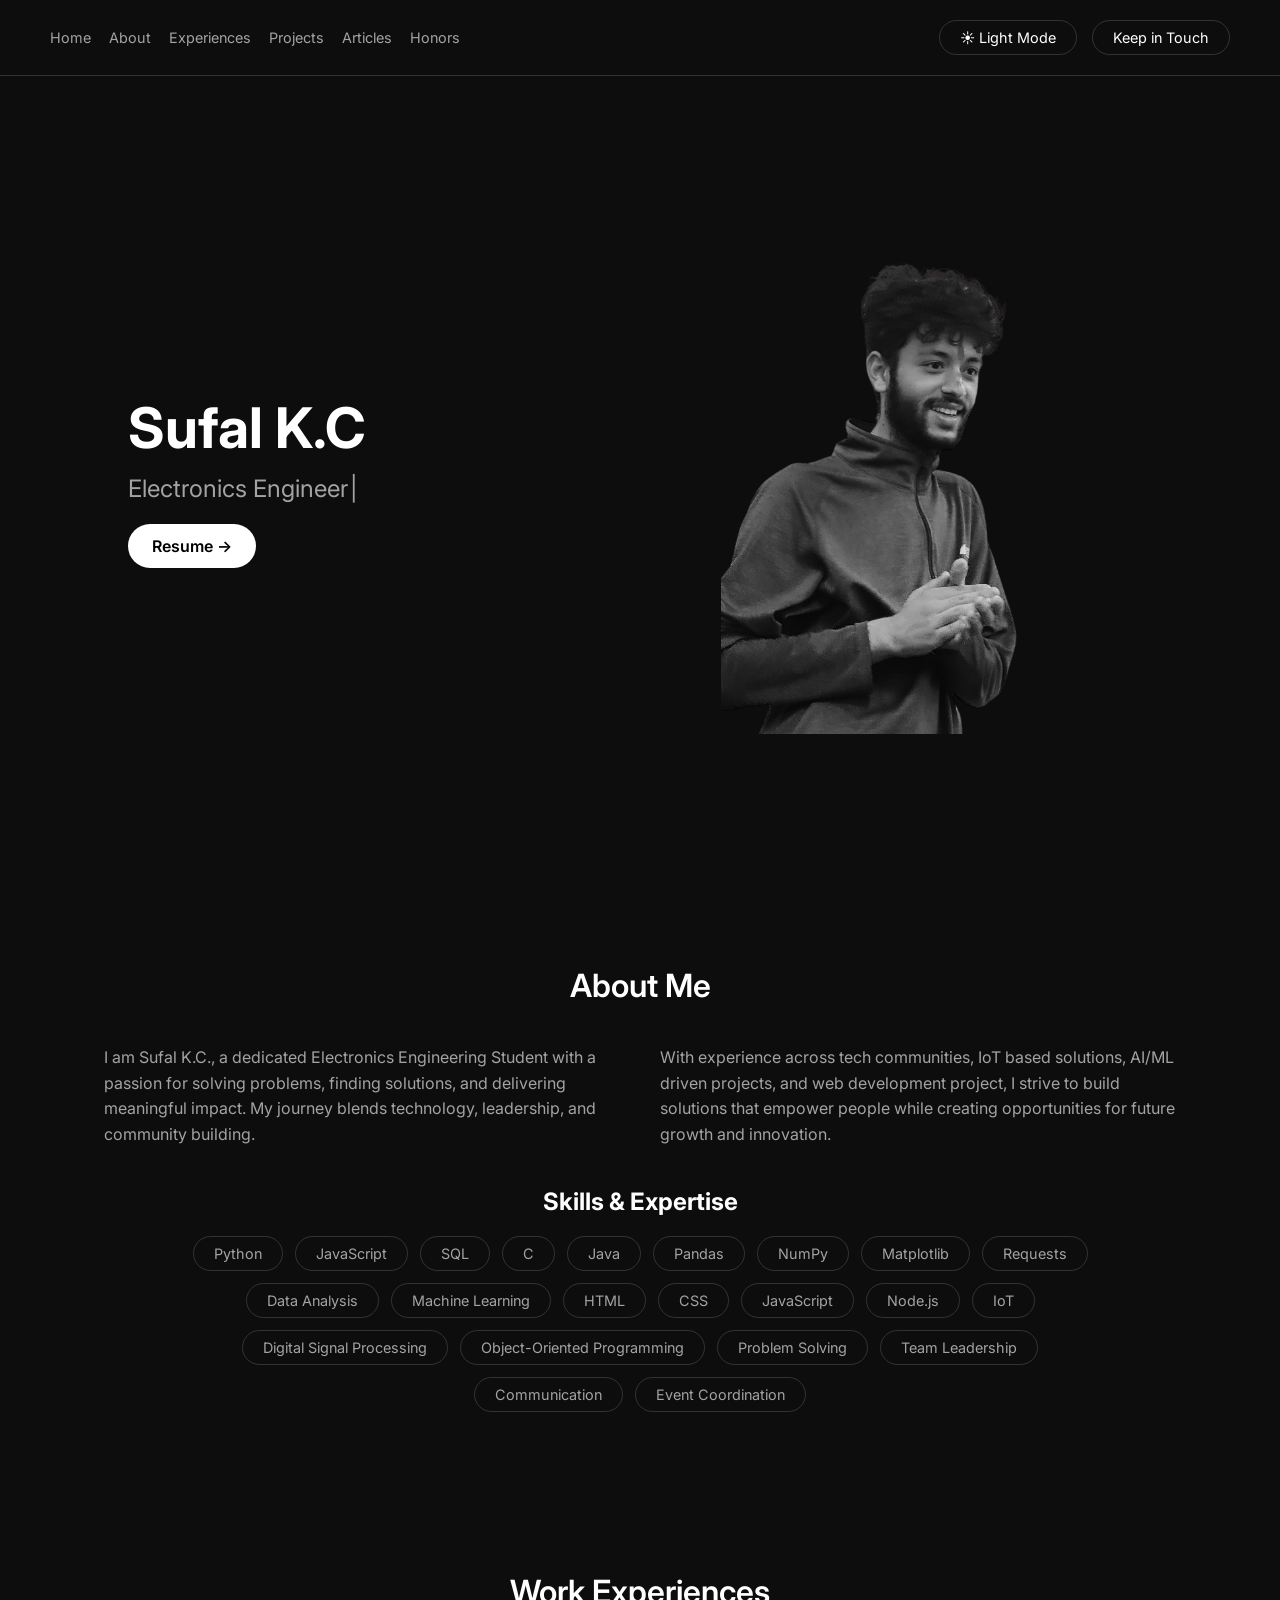
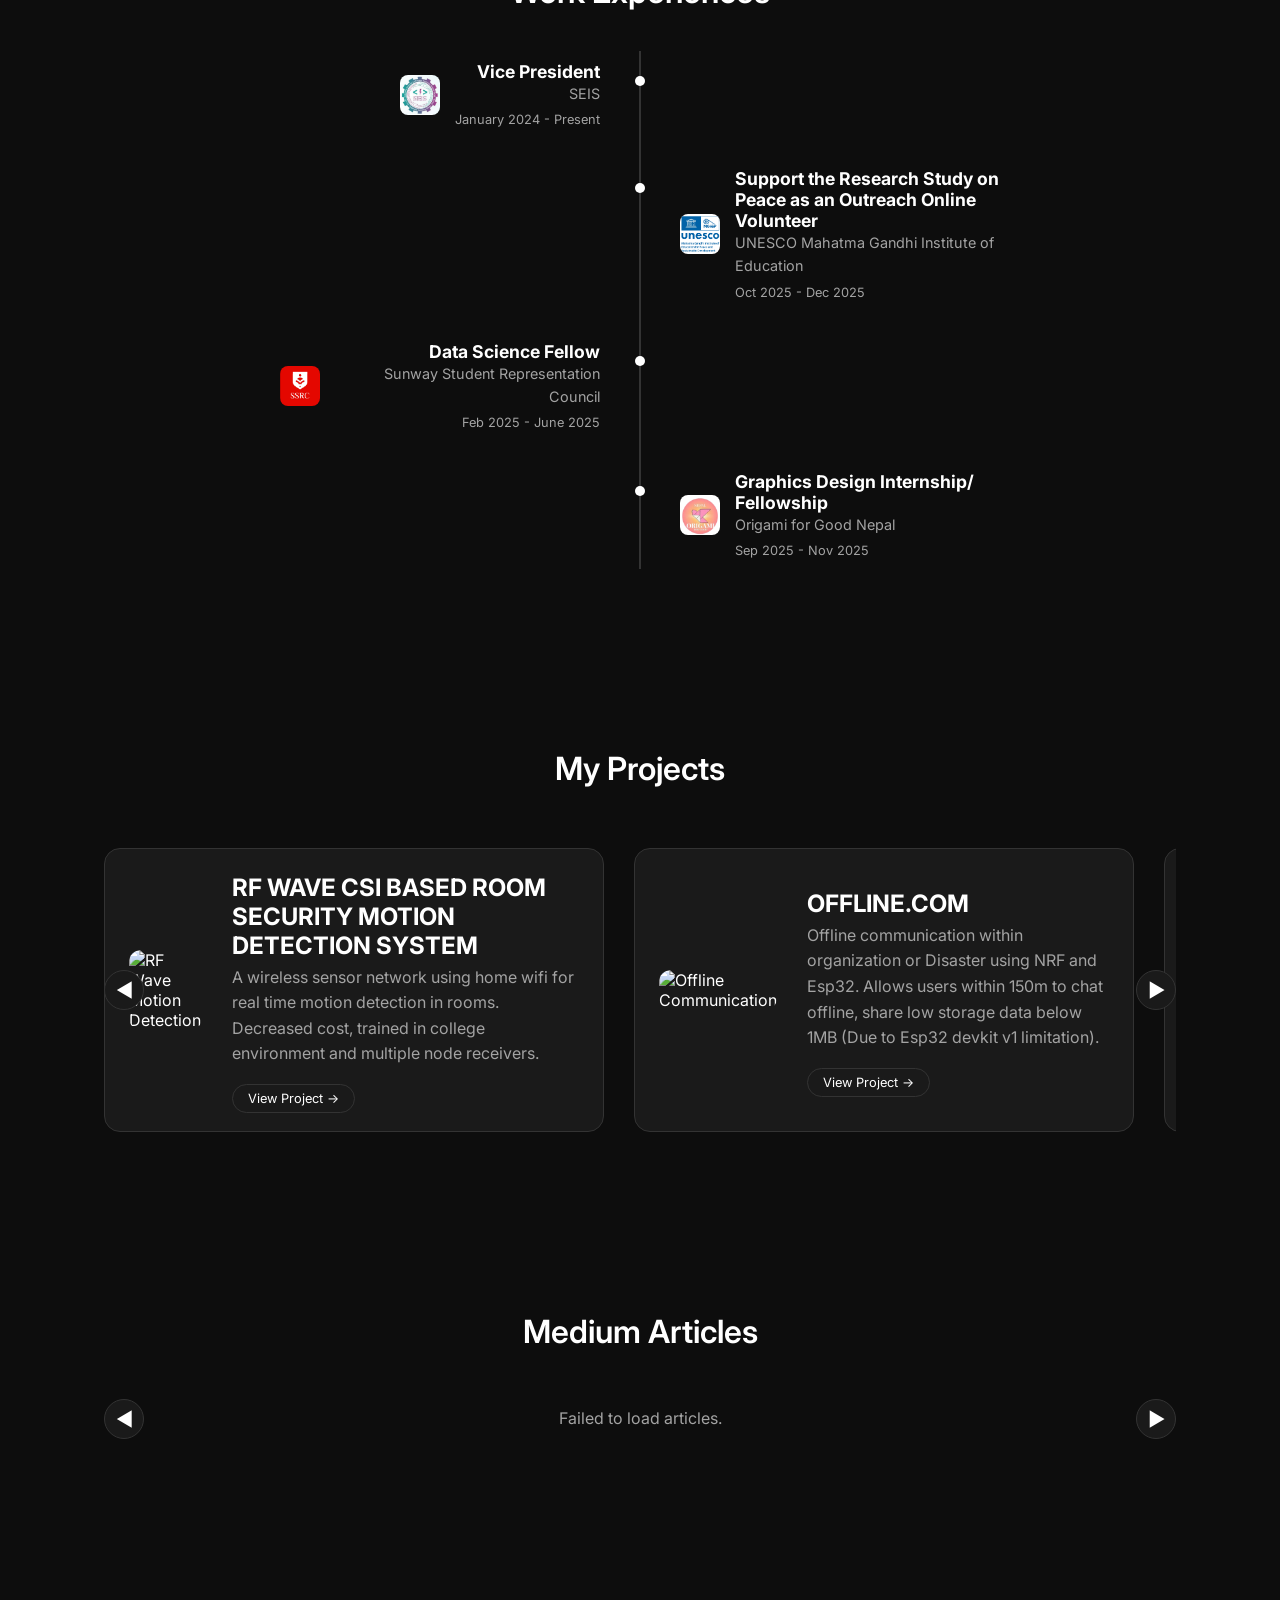
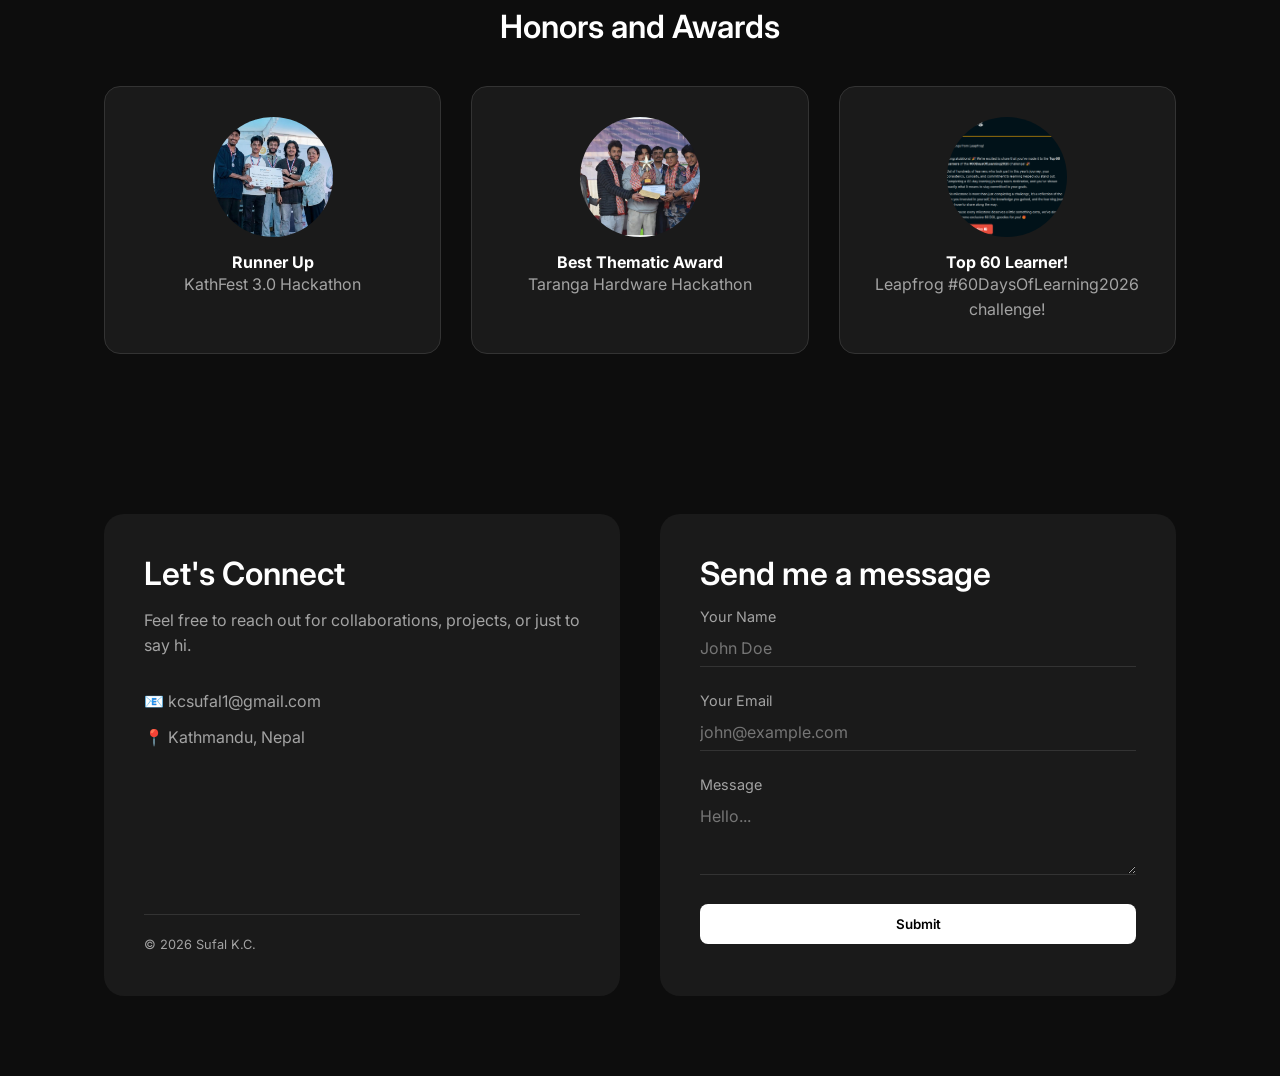
==== index.html @ 08787263 "Added image on click effect for image" ====
<!DOCTYPE html>
<html lang="en">
<head>
    <meta charset="UTF-8">
    <meta name="viewport" content="width=device-width, initial-scale=1.0">
    <title>Sufal K.C.</title>
    <link rel="stylesheet" href="./styles.css">
    <link href="https://fonts.googleapis.com/css2?family=Inter:wght@300;400;600;700&display=swap" rel="stylesheet">
</head>
<!-- Image Modal -->
<div id="image-modal" class="modal-overlay" aria-hidden="true">
    <div class="modal-content">
        <button class="modal-close" aria-label="Close modal">&times;</button>
        <img id="modal-img" src="" alt="Enlarged Honor Photo">
        <p id="modal-caption"></p>
    </div>
</div>
<body>

    <nav>
        <button class="menu-toggle" aria-label="Toggle navigation" aria-expanded="false">
            <span></span>
            <span></span>
            <span></span>
        </button>

        <div class="nav-menu">
            <div class="nav-links">
                <a href="#home">Home</a>
                <a href="#about">About</a>
                <a href="#experiences">Experiences</a>
                <a href="#projects">Projects</a>
                <a href="#articles">Articles</a>
                <a href="#honors">Honors</a>
            </div>

            <div class="nav-right">
                <button id="theme-toggle" class="btn-outline">☀️ Light Mode</button>
                <a href="#contact" class="btn-outline">Keep in Touch</a>
            </div>
        </div>
    </nav>

    <section id="home" class="hero">
        <div class="hero-content">
            <h1>Sufal K.C</h1>
            <div class="typewriter-container">
                <span id="typed-text"></span><span class="cursor">|</span>
            </div>
            <a href="/assets/resume/Sufal.pdf" class="btn-primary">Resume &rarr;</a>
        </div>
        <div class="hero-image">
            <img src="assets/img/hero/hero_1.png" alt="Sufal K.C">
        </div>
    </section>

    <section id="about" class="section">
        <h2>About Me</h2>
        <div class="about-grid">
            <p>I am Sufal K.C., a dedicated Electronics Engineering Student with a passion for solving problems, finding solutions, and delivering meaningful impact. My journey blends technology, leadership, and community building.</p>
            <p>With experience across tech communities, IoT based solutions, AI/ML driven projects, and web development project, I strive to build solutions that empower people while creating opportunities for future growth and innovation.</p>
        </div>

        
<h3>Skills & Expertise</h3>
        <div class="skills-container">

            <!-- Programming Languages -->
            <span class="skill-tag">Python</span>
            <span class="skill-tag">JavaScript</span>
            <span class="skill-tag">SQL</span>
            <span class="skill-tag">C</span>
            <span class="skill-tag">Java</span>

            <!-- AI / ML & Data -->
            <span class="skill-tag">Pandas</span>
            <span class="skill-tag">NumPy</span>
            <span class="skill-tag">Matplotlib</span>
            <span class="skill-tag">Requests</span>
            <span class="skill-tag">Data Analysis</span>
            <span class="skill-tag">Machine Learning</span>

            <!-- Web Development -->
            <span class="skill-tag">HTML</span>
            <span class="skill-tag">CSS</span>
            <span class="skill-tag">JavaScript</span>
            <span class="skill-tag">Node.js</span>

            <!-- Engineering & Concepts -->
            <span class="skill-tag">IoT</span>
            <span class="skill-tag">Digital Signal Processing</span>
            <span class="skill-tag">Object-Oriented Programming</span>

            <!-- Soft Skills -->
            <span class="skill-tag">Problem Solving</span>
            <span class="skill-tag">Team Leadership</span>
            <span class="skill-tag">Communication</span>
            <span class="skill-tag">Event Coordination</span>

        </div>

        <!-- <div class="skills-container">
            <span class="skill-tag">Agile Methodologies</span>
            <span class="skill-tag">Risk Mitigation</span>
            <span class="skill-tag">Team Leadership</span>
            <span class="skill-tag">Communication Skills</span>
            <span class="skill-tag">Python</span>
            <span class="skill-tag">Data Analysis</span>
            <span class="skill-tag">Machine Learning</span>
            <span class="skill-tag">IoT Development</span>
            <span class="skill-tag">Community Building</span>
            <span class="skill-tag">Moderator</span>
            <span class="skill-tag">Event Coordination</span>
        </div> -->
    </section>

    <section id="experiences" class="section">
        <h2>Work Experiences</h2>
        <div class="timeline">
            <div class="timeline-item left">
                <div class="timeline-content">
                    <img src="assets/img/company/seis.png" alt="Logo" class="company-logo">
                    <div>
                        <h4>Vice President</h4>
                        <p>SEIS</p>
                        <span>January 2024 - Present</span>
                    </div>
                </div>
            </div>
            <div class="timeline-item right">
                <div class="timeline-content">
                    <img src="assets/img/company/unesco.png" alt="Logo" class="company-logo">
                    <div>
                        <h4>Support the Research Study on Peace as an Outreach Online Volunteer</h4>
                        <p>UNESCO Mahatma Gandhi Institute of Education</p>
                        <span>Oct 2025 - Dec 2025</span>
                    </div>
                </div>
            </div>
            <div class="timeline-item left">
                <div class="timeline-content">
                    <img src="assets/img/company/sunway.png" alt="Logo" class="company-logo">
                    <div>
                        <h4>Data Science Fellow</h4>
                        <p>Sunway Student Representation Council</p>
                        <span>Feb 2025 - June 2025</span>
                    </div>
                </div>
            </div>
            
            <div class="timeline-item right">
                <div class="timeline-content">
                    <img src="assets/img/company/origami.png" alt="Logo" class="company-logo">
                    <div>
                        <h4>Graphics Design Internship/ Fellowship</h4>
                        <p>Origami for Good Nepal</p>
                        <span>Sep 2025 - Nov 2025</span>
                    </div>
                </div>
            </div>
        </div>
    </section>

    <section id="projects" class="section">
    <h2>My Projects</h2>
    <div class="carousel-wrapper">
        <!-- Left Arrow Button -->
        <button class="scroll-btn left-btn" onclick="scrollProjects(-350)">&#9664;</button>
        
        <!-- Carousel Container with Unique ID -->
        <div class="carousel project-carousel" id="projects-scroll">
            <div class="project-card">
                <img src="https://via.placeholder.com/200" alt="RF Wave Motion Detection">
                <div class="project-info">
                    <h4>RF WAVE CSI BASED ROOM SECURITY MOTION DETECTION SYSTEM</h4>
                    <p>A wireless sensor network using home wifi for real time motion detection in rooms. Decreased cost, trained in college environment and multiple node receivers.</p>
                    <a href="https://github.com/Sufal-kc/RF-WAVE-CSI-BASED-ROOM-SECURITY-MOTION-DETECTION-SYSTEM.git" class="btn-outline small-btn" target="_blank">View Project &rarr;</a>
                </div>
            </div>
            
            <div class="project-card">
                <img src="https://via.placeholder.com/200" alt="Offline Communication">
                <div class="project-info">
                    <h4>OFFLINE.COM</h4>
                    <p>Offline communication within organization or Disaster using NRF and Esp32. Allows users within 150m to chat offline, share low storage data below 1MB (Due to Esp32 devkit v1 limitation).</p>
                    <a href="https://github.com/Sufal-kc/offline.com.git" class="btn-outline small-btn" target="_blank">View Project &rarr;</a>
                </div>
            </div>

            <div class="project-card">
                <img src="https://via.placeholder.com/200" alt="Bus Route Navigator">
                <div class="project-info">
                    <h4>AI POWERED BUS ROUTE NAVIGATOR</h4>
                    <p>Allows tourist to naviagate to Kathmandu valley with Proper fare. Also has emergency, student discount, disability discount and user interface to add new routes too.</p>
                    <a href="https://github.com/Sufal-kc/AI-Powered-Bus-Route-Navigator.git" class="btn-outline small-btn" target="_blank">View Project &rarr;</a>
                </div>
            </div>

            <div class="project-card">
                <img src="https://via.placeholder.com/200" alt="Eye Controlled Wheelchair">
                <div class="project-info">
                    <h4>AI POWERED EYE CONTROLLED WHEELCHAIR</h4>
                    <p>A prototype assistive mobility system that maps eye blink and head pose gestures to vehicle movement commands. Additionally worked on joystick based and emergency features.</p>
                    <a href="https://github.com/Sufal-kc/AI-Powered-Eye-controlled-Wheelchair.git" class="btn-outline small-btn" target="_blank">View Project &rarr;</a>
                </div>
            </div>

            <div class="project-card">
                <img src="https://via.placeholder.com/200" alt="Eye Controlled Wheelchair">
                <div class="project-info">
                    <h4>QR code attendance system</h4>
                    <p>A Web app containing admin(Teacher) and user(Student) for attendance using QR Code built as project of Java and mysql database.
                        Implemented RESTful APIs to handle user authentication and secure data retrieval
                    </p>
                    <a href="https://github.com/Sufal-kc/QR-code-attendance-.git" class="btn-outline small-btn" target="_blank">View Project &rarr;</a>
                </div>
            </div>
        </div>

        <!-- Right Arrow Button -->
        <button class="scroll-btn right-btn" onclick="scrollProjects(350)">&#9654;</button>
    </div>
    </section>
    
<section id="articles" class="section">
    <h2>Medium Articles</h2>
    <div class="carousel-wrapper">
        <!-- Scroll Left Button -->
        <button class="scroll-btn left-btn" onclick="scrollArticles(-320)">&#9664;</button>
        
        <!-- Articles Dynamic Container -->
        <div class="carousel articles-carousel" id="articles-scroll">
            <p id="articles-loading" style="color: var(--text-muted); padding: 20px;">Loading articles from Medium...</p>
        </div>

        <!-- Scroll Right Button -->
        <button class="scroll-btn right-btn" onclick="scrollArticles(320)">&#9654;</button>
    </div>
</section>


    <section id="honors" class="section">
        <h2>Honors and Awards</h2>
        <div class="honors-grid">
            <div class="honor-card">
                <img src="assets/img/honor/kathfest.jpg" alt="Trophy" class="circle-img">
                <h4>Runner Up</h4>
                <p>KathFest 3.0 Hackathon</p>
            </div>
            <div class="honor-card">
                <img src="assets/img/honor/Taranga.png" alt="Award" class="circle-img">
                <h4>Best Thematic Award</h4>
                <p>Taranga Hardware Hackathon</p>
            </div>
            <div class="honor-card">
                <img src="assets/img/honor/lsp2.png" alt="Trophy" class="circle-img">
                <h4>Top 60 Learner!</h4>
                <p>Leapfrog #60DaysOfLearning2026 challenge!</p>
            </div>
            <!-- <div class="honor-card">
                <img src="https://via.placeholder.com/150" alt="Award" class="circle-img">
                <h4>Best Pitch Award</h4>
                <p>Deerhack'23</p>
            </div> -->
        </div>
    </section>

    <section id="contact" class="section contact-section">
        <div class="contact-card">
            <div class="contact-info">
                <h2>Let's Connect</h2>
                <p>Feel free to reach out for collaborations, projects, or just to say hi.</p>
                <div class="contact-details">
                    <p>📧 kcsufal1@gmail.com</p>
                    <p>📍 Kathmandu, Nepal</p>
                </div>
                <div class="footer-copy">
                    <p>&copy; <span id="year"></span> Sufal K.C.</p>
                </div>
            </div>
            <!-- <div class="contact-form">
                <h2>Send me a message</h2>
                <form>
                    <div class="input-group">
                        <label>Your Name</label>
                        <input type="text" placeholder="">
                    </div>
                    <div class="input-group">
                        <label>Your Email</label>
                        <input type="email" placeholder="">
                    </div>
                    <div class="input-group">
                        <label>Message</label>
                        <textarea rows="3" placeholder=""></textarea>
                    </div>
                    <button type="submit" class="btn-submit">Submit</button>
                </form>
            </div> -->
            <div class="contact-form">
                <h2>Send me a message</h2>
                <form id="contact-form">
                    <!-- Paste my Web3Forms Access Key here -->
                    <input type="hidden" name="access_key" value="34ba28f0-e757-4d7f-a1b6-13ea565d9683">

                    <div class="input-group">
                        <label for="userName">Your Name</label>
                        <input type="text" id="userName" name="name" placeholder="John Doe" required>
                    </div>
                    <div class="input-group">
                        <label for="userEmail">Your Email</label>
                        <input type="email" id="userEmail" name="email" placeholder="john@example.com" required>
                    </div>
                    <div class="input-group">
                        <label for="userMessage">Message</label>
                        <textarea id="userMessage" name="message" rows="3" placeholder="Hello..." required></textarea>
                    </div>
                    <button type="submit" id="btn-submit" class="btn-submit">Submit</button>
                    <p id="form-status" style="margin-top: 12px; font-size: 0.9rem;"></p>
                </form>
            </div>
        </div>
    </section>

    <script src="script.js"></script>
</body>
</html>
---- styles.css ----
:root {
    --bg-color: #0d0d0d;
    --card-bg: #1a1a1a;
    --text-main: #ffffff;
    --text-muted: #a3a3a3;
    --border-color: #333333;
    --accent: #2c2c2c;
    --btn-bg: #ffffff;
    --btn-text: #000000;
}
[data-theme="light"] {
    /* Inverted Light Mode (Light background, Dark text) */
    --bg-color: #ffffff;
    --card-bg: #f0f0f0;
    --text-main: #0d0d0d;
    --text-muted: #555555;
    --border-color: #cccccc;
    --accent: #e0e0e0;
    --btn-bg: #000000;
    --btn-text: #ffffff;
}
/* Container for right-aligned nav items */
.nav-right {
    display: flex;
    align-items: center;
    justify-content: flex-end;
    gap: 15px;
    flex-wrap: wrap;
}

.nav-menu {
    display: flex;
    align-items: center;
    justify-content: space-between;
    gap: 25px;
    width: 100%;
}

.nav-links {
    display: flex;
    align-items: center;
    flex-wrap: wrap;
    gap: 18px;
}

.menu-toggle {
    display: none;
    width: 48px;
    height: 48px;
    border-radius: 12px;
    border: 1px solid var(--border-color);
    background: transparent;
    padding: 10px 12px;
    cursor: pointer;
    z-index: 1002;
}

.menu-toggle span {
    display: block;
    width: 100%;
    height: 2px;
    background: var(--text-main);
    border-radius: 5px;
    margin: 5px 0;
    transition: transform 0.3s ease, opacity 0.3s ease;
}

.theme-toggle-btn {
    position: static;
    background-color: var(--btn-bg);
    color: var(--btn-text);
    border: 1px solid var(--border-color);
    border-radius: 20px;
    padding: 8px 16px;
    font-size: 0.85rem;
    font-weight: 600;
    cursor: pointer;
    transition: background-color 0.3s, color 0.3s;
}

* {
    margin: 0;
    padding: 0;
    box-sizing: border-box;
    font-family: 'Inter', sans-serif;
}

html {
    scroll-behavior: smooth;
}

body {
    background-color: var(--bg-color);
    color: var(--text-main);
    transition: background-color 0.3s ease, color 0.3s ease;
    overflow-x: hidden;
}

img {
    max-width: 100%;
    display: block;
}

/* Typography */
h1 { font-size: 3.5rem; font-weight: 700; margin-bottom: 10px; }
h2 { font-size: 2rem; text-align: center; margin-bottom: 40px; font-weight: 600; }
h3 { font-size: 1.5rem; text-align: center; margin: 40px 0 20px; }
p { color: var(--text-muted); line-height: 1.6; }

/* Navigation */
nav {
    display: flex;
    justify-content: space-between;
    align-items: center;
    padding: 20px 50px;
    position: sticky;
    top: 0;
    background-color: var(--bg-color);
    z-index: 1000;
    border-bottom: 1px solid var(--border-color);
}

.nav-links a {
    color: var(--text-muted);
    text-decoration: none;
    font-size: 0.9rem;
    transition: color 0.3s;
}

.nav-links a:hover { color: var(--text-main); }

/* Buttons */
.btn-primary {
    background: var(--btn-bg);
    color: var(--btn-text);
    padding: 12px 24px;
    border-radius: 30px;
    text-decoration: none;
    font-weight: 600;
    display: inline-block;
    transition: opacity 0.3s ease;
}

.btn-primary:hover { opacity: 0.8; }

.btn-outline {
    background: transparent;
    color: var(--text-main);
    border: 1px solid var(--border-color);
    padding: 8px 20px;
    border-radius: 30px;
    text-decoration: none;
    font-size: 0.9rem;
    white-space: nowrap;
    transition: background 0.3s ease;
}

.btn-outline:hover { background: var(--accent); }

/* Sections */
.section { padding: 80px 5vw; max-width: 1200px; margin: 0 auto; }

/* Hero */
.hero {
    display: flex;
    justify-content: center;
    align-items: center;
    min-height: 90vh;
    padding: 0 10vw;
    gap: 100px;
}

.hero-content {
    flex: 1;
}

.hero-content .cursor-line {
    font-size: 2rem;
    margin-bottom: 20px;
    color: var(--text-muted);
}

.hero-image {
    flex: 1;
    display: flex;
    justify-content: center;
}

.hero-image img {
    max-width: 400px;
    width: 100%;
    border-radius: 20px;
}

/* Typewriter effect */
.typewriter-container {
    font-size: 1.5rem;
    color: var(--text-muted);
    margin-bottom: 20px;
    height: 2rem;
    display: flex;
    align-items: center;
}

/* About */
.about-grid {
    display: grid;
    grid-template-columns: 1fr 1fr;
    gap: 40px;
    text-align: left;
}

.skills-container {
    display: flex;
    flex-wrap: wrap;
    justify-content: center;
    gap: 12px;
    max-width: 900px;
    margin: 0 auto;
}

.skill-tag {
    border: 1px solid var(--border-color);
    padding: 8px 20px;
    border-radius: 20px;
    font-size: 0.9rem;
    color: var(--text-muted);
}

/* Timeline */
.timeline {
    position: relative;
    max-width: 800px;
    margin: 0 auto;
}

.timeline::after {
    content: '';
    position: absolute;
    width: 2px;
    background-color: var(--border-color);
    top: 0;
    bottom: 0;
    left: 50%;
    margin-left: -1px;
}

.timeline-item {
    padding: 10px 40px;
    position: relative;
    width: 50%;
    margin-bottom: 20px;
}

.timeline-item.left { left: 0; text-align: right; }
.timeline-item.right { left: 50%; text-align: left; }

.timeline-item::after {
    content: '';
    position: absolute;
    width: 10px;
    height: 10px;
    right: -5px;
    background-color: var(--text-main);
    top: 25px;
    border-radius: 50%;
    z-index: 1;
}

.timeline-item.right::after { left: -5px; }

.timeline-content {
    display: flex;
    align-items: center;
    gap: 15px;
    justify-content: flex-end;
}
.timeline-item.right .timeline-content { justify-content: flex-start; }

.timeline-content h4 { font-size: 1.1rem; }
.timeline-content p { font-size: 0.9rem; margin-bottom: 3px; }
.timeline-content span { font-size: 0.8rem; color: var(--text-muted); }
.company-logo { width: 40px; height: 40px; border-radius: 8px; }

/* Carousels */
.carousel-wrapper {
    display: flex;
    align-items: center;
    position: relative;
}

.carousel {
    display: flex;
    gap: 30px;
    overflow-x: auto;
    scroll-behavior: smooth;
    padding: 20px 0;
    scrollbar-width: none;
    margin: 0 auto;
}
.carousel::-webkit-scrollbar { display: none; }

.scroll-btn {
    background: var(--card-bg);
    border: 1px solid var(--border-color);
    color: var(--text-main);
    width: 40px;
    height: 40px;
    border-radius: 50%;
    cursor: pointer;
    font-size: 1.2rem;
    position: absolute;
    z-index: 10;
    transition: background 0.3s ease;
}

.scroll-btn:hover {
    background: var(--accent);
}
.left-btn { left: 0; }
.right-btn { right: 0; }

.card {
    background: transparent;
    text-align: center;
    min-width: 300px;
}
.card img {
    width: 100%;
    border-radius: 12px;
    margin-bottom: 15px;
}

/* Projects */
.project-card {
    display: flex;
    background: transparent;
    align-items: center;
    gap: 30px;
    min-width: 500px;
    margin: 0 auto;
}
.project-card img {
    width: 250px;
    border-radius: 12px;
}
.project-info h4 { font-size: 1.5rem; margin-bottom: 5px; }
.project-info p { margin-bottom: 20px; }
.small-btn { font-size: 0.8rem; padding: 6px 15px; }

/* Honors Grid */
.honors-grid {
    display: grid;
    grid-template-columns: repeat(auto-fit, minmax(200px, 1fr));
    gap: 30px;
    text-align: center;
}
.honor-card {
    background: var(--card-bg);
    padding: 30px 20px;
    border-radius: 16px;
    display: flex;
    flex-direction: column;
    align-items: center;
}
.circle-img {
    width: 120px;
    height: 120px;
    border-radius: 50%;
    object-fit: cover;
    margin-bottom: 15px;
}

/* Contact */
.contact-card {
    display: grid;
    grid-template-columns: 1fr 1fr;
    gap: 40px;
}
.contact-info, .contact-form {
    background: var(--card-bg);
    padding: 40px;
    border-radius: 20px;
    display: flex;
    flex-direction: column;
}
.contact-info h2, .contact-form h2 {
    text-align: left;
    margin-bottom: 15px;
}
.contact-details { margin-top: 30px; flex-grow: 1;}
.contact-details p { margin-bottom: 10px; }
.footer-copy {
    border-top: 1px solid var(--border-color);
    padding-top: 20px;
    font-size: 0.8rem;
}

.input-group { margin-bottom: 25px; }
.input-group label {
    display: block;
    color: var(--text-muted);
    font-size: 0.9rem;
    margin-bottom: 5px;
}
.input-group input, .input-group textarea {
    width: 100%;
    background: transparent;
    border: none;
    border-bottom: 1px solid var(--border-color);
    color: var(--text-main);
    padding: 8px 0;
    font-size: 1rem;
    outline: none;
    transition: border-bottom-color 0.3s ease;
}
.input-group input:focus, .input-group textarea:focus {
    border-bottom-color: var(--text-main);
}
.btn-submit {
    background: var(--btn-bg);
    color: var(--btn-text);
    border: none;
    padding: 12px;
    border-radius: 8px;
    cursor: pointer;
    font-weight: 600;
    width: 100%;
    transition: opacity 0.3s ease;
}
.btn-submit:hover { opacity: 0.8; }

/* Responsive adjustments */
@media (max-width: 900px) {
    nav {
        flex-wrap: wrap;
        padding: 18px 20px;
    }

    .menu-toggle {
        display: inline-block;
    }

    .nav-menu {
        display: none;
        flex-direction: column;
        align-items: flex-start;
        width: 100%;
        gap: 18px;
        padding-top: 10px;
    }

    .nav-menu.open {
        display: flex;
    }

    .nav-links {
        flex-direction: column;
        align-items: flex-start;
        width: 100%;
        gap: 12px;
    }

    .nav-right {
        width: 100%;
        justify-content: flex-start;
        gap: 10px;
    }

    .hero {
        flex-direction: column;
        gap: 30px;
        padding: 40px 25px 20px;
        min-height: auto;
        text-align: center;
    }

    .about-grid,
    .contact-card {
        grid-template-columns: 1fr;
    }

    .project-card {
        flex-direction: column;
        min-width: 85vw;
    }

    .project-card img {
        width: 100%;
    }
}

@media (max-width: 768px) {
    .section {
        padding-top: 60px;
        padding-bottom: 60px;
    }

    h1 {
        font-size: 2.5rem;
    }

    h2 {
        font-size: 1.7rem;
    }

    .typewriter-container {
        font-size: 1.15rem;
    }

    .timeline::after { left: 31px; }
    .timeline-item { width: 100%; padding-left: 70px; padding-right: 25px; }
    .timeline-item.left, .timeline-item.right { left: 0; text-align: left; }
    .timeline-item.left::after, .timeline-item.right::after { left: 26px; }
    .timeline-item.left .timeline-content { flex-direction: row-reverse; justify-content: flex-end; }

    .contact-info, .contact-form {
        padding: 24px 18px;
    }

    .article-card {
        min-width: 260px;
        max-width: 260px;
    }
}

@media (max-width: 480px) {
    nav {
        padding: 14px 16px;
    }

    .btn-outline,
    .btn-primary {
        width: 100%;
        text-align: center;
    }

    .nav-right {
        flex-direction: column;
        align-items: stretch;
    }

    .scroll-btn {
        display: none;
    }

    .project-card {
        min-width: 100%;
    }

    .project-info h4 {
        font-size: 1.2rem;
    }

    .contact-details {
        margin-top: 20px;
    }
}

.cursor {
    display: inline-block;
    margin-left: 2px;
    animation: blink 0.7s infinite;
}

@keyframes blink {
    0%, 100% { opacity: 1; }
    50% { opacity: 0; }
}

/* Articles Carousel Specifics */
.articles-carousel {
    display: flex;
    gap: 20px;
    overflow-x: auto;
    scroll-behavior: smooth;
    padding: 15px 5px;
    scrollbar-width: none;
}

.articles-carousel::-webkit-scrollbar {
    display: none;
}

/* Card Container */
.article-card {
    min-width: 300px;
    max-width: 300px;
    background-color: var(--card-bg);
    border: 1px solid var(--border-color);
    border-radius: 12px;
    overflow: hidden;
    flex-shrink: 0;
    transition: transform 0.3s ease, border-color 0.3s ease, box-shadow 0.3s ease;
}

.article-card:hover {
    transform: translateY(-5px);
    border-color: var(--text-muted);
    box-shadow: 0 10px 20px rgba(0, 0, 0, 0.2);
}

/* Card Link Reset */
.article-link {
    text-decoration: none;
    color: inherit;
    display: flex;
    flex-direction: column;
    height: 100%;
}

/* Image & Badge Wrapper */
.image-wrapper {
    position: relative;
    width: 100%;
    height: 160px;
    overflow: hidden;
}

.image-wrapper img {
    width: 100%;
    height: 100%;
    object-fit: cover;
    transition: transform 0.4s ease;
}

.article-card:hover .image-wrapper img {
    transform: scale(1.05);
}

.badge {
    position: absolute;
    top: 12px;
    right: 12px;
    background: rgba(0, 0, 0, 0.7);
    color: #fff;
    font-size: 0.75rem;
    padding: 4px 10px;
    border-radius: 20px;
    backdrop-filter: blur(4px);
    border: 1px solid rgba(255, 255, 255, 0.2);
}

/* Article Text Content */
.article-content {
    padding: 18px;
    display: flex;
    flex-direction: column;
    justify-content: space-between;
    flex-grow: 1;
}

.article-content h4 {
    font-size: 1.05rem;
    font-weight: 600;
    line-height: 1.4;
    color: var(--text-main);
    margin-bottom: 15px;
    display: -webkit-box;
    line-clamp: 3;
    -webkit-line-clamp: 3;
    -webkit-box-orient: vertical;
    max-height: calc(1.4em * 3);
    overflow: hidden;
}

.read-more {
    font-size: 0.85rem;
    font-weight: 600;
    color: var(--text-muted);
    transition: color 0.3s ease;
}

.article-card:hover .read-more {
    color: var(--text-main);
}

/* ==========================================
   Project Cards Hover Animation
   ========================================== */
.project-card {
    display: flex;
    background: var(--card-bg);
    border: 1px solid var(--border-color);
    padding: 24px;
    border-radius: 16px;
    align-items: center;
    gap: 30px;
    min-width: 500px;
    margin: 0 auto;
    transition: transform 0.3s ease, border-color 0.3s ease, box-shadow 0.3s ease;
}

.project-card:hover {
    transform: translateY(-5px);
    border-color: var(--text-muted);
    box-shadow: 0 10px 20px rgba(0, 0, 0, 0.2);
}

.project-card img {
    width: 250px;
    border-radius: 12px;
    transition: transform 0.3s ease;
}

.project-card:hover img {
    transform: scale(1.03);
}


/* ==========================================
   Honor Cards Hover Animation
   ========================================== */
.honor-card {
    background: var(--card-bg);
    border: 1px solid var(--border-color);
    padding: 30px 20px;
    border-radius: 16px;
    display: flex;
    flex-direction: column;
    align-items: center;
    transition: transform 0.3s ease, border-color 0.3s ease, box-shadow 0.3s ease;
}

.honor-card:hover {
    transform: translateY(-5px);
    border-color: var(--text-muted);
    box-shadow: 0 10px 20px rgba(0, 0, 0, 0.2);
}

.honor-card .circle-img {
    transition: transform 0.3s ease;
}

.honor-card:hover .circle-img {
    transform: scale(1.08);
}

/* Honor Card Cursor & Modal Styling */
.honor-card {
    cursor: pointer;
}

.modal-overlay {
    position: fixed;
    top: 0;
    left: 0;
    width: 100%;
    height: 100%;
    background: rgba(0, 0, 0, 0.7);
    backdrop-filter: blur(4px);
    display: flex;
    align-items: center;
    justify-content: center;
    z-index: 2000;
    opacity: 0;
    pointer-events: none;
    transition: opacity 0.3s ease;
}

.modal-overlay.active {
    opacity: 1;
    pointer-events: auto;
}

/* Modal Content Container - Controlled max dimensions */
.modal-content {
    background: var(--card-bg);
    border: 1px solid var(--border-color);
    padding: 24px;
    border-radius: 16px;
    position: relative;
    max-width: 450px;
    width: 90%;
    display: flex;
    flex-direction: column;
    align-items: center;
    box-shadow: 0 15px 30px rgba(0, 0, 0, 0.4);
    transform: scale(0.9);
    transition: transform 0.3s ease;
}

.modal-overlay.active .modal-content {
    transform: scale(1);
}

.modal-content img {
    max-width: 100%;
    max-height: 50vh;
    object-fit: contain;
    border-radius: 12px;
}

.modal-close {
    position: absolute;
    top: 10px;
    right: 16px;
    background: transparent;
    border: none;
    color: var(--text-main);
    font-size: 1.8rem;
    cursor: pointer;
    line-height: 1;
}

#modal-caption {
    margin-top: 14px;
    font-weight: 600;
    color: var(--text-main);
    text-align: center;
}
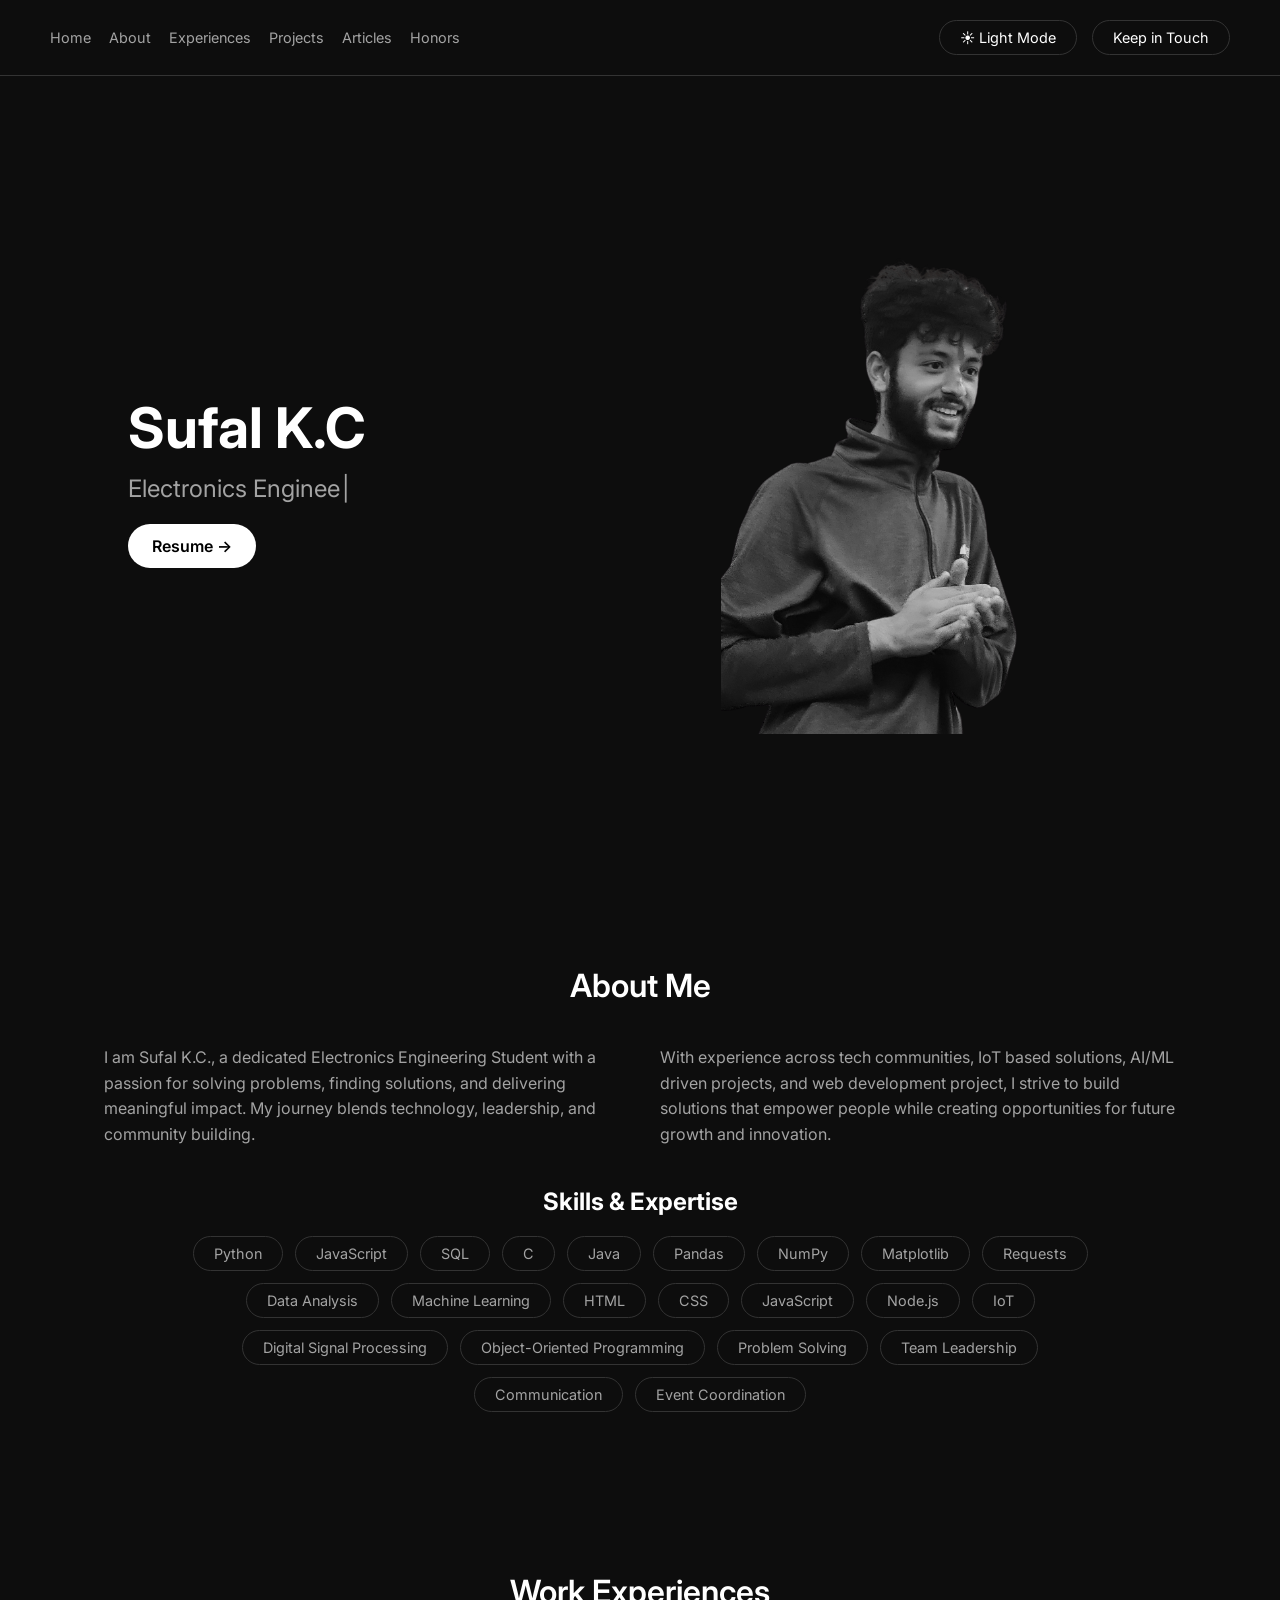
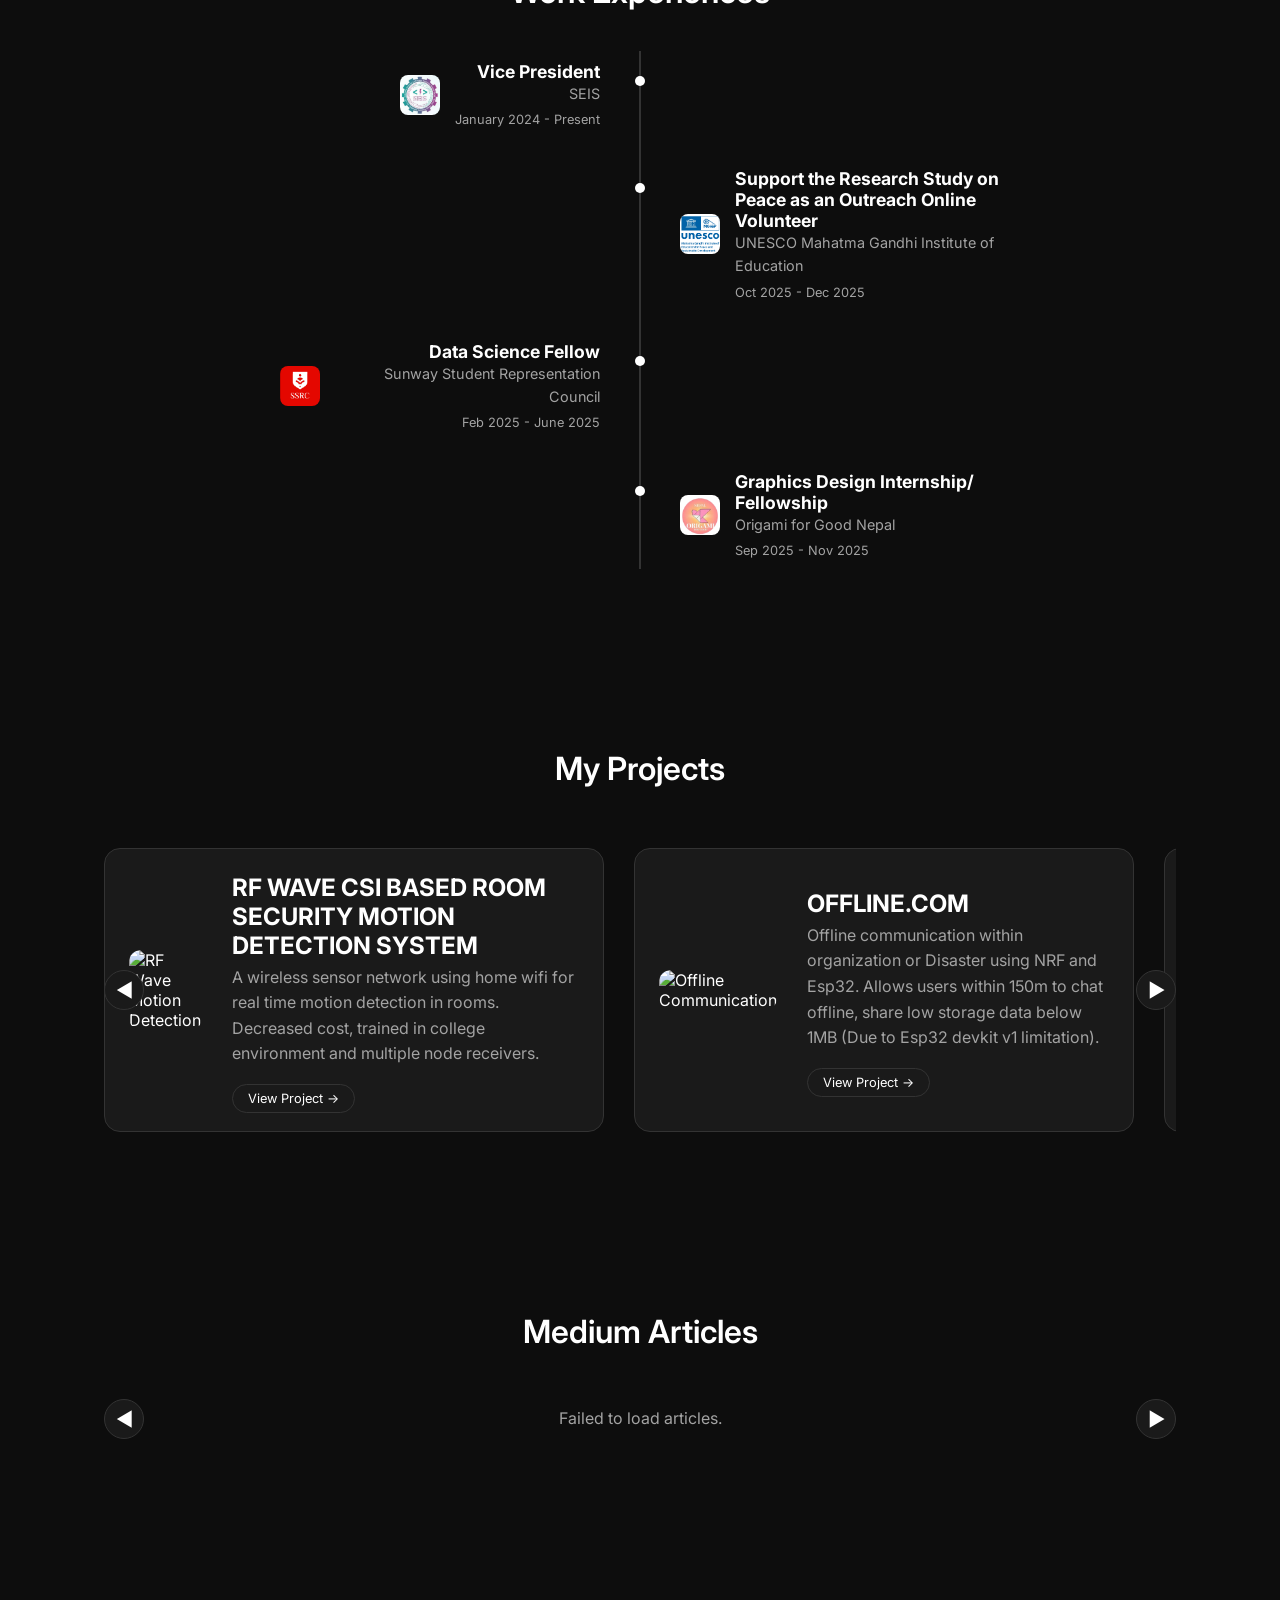
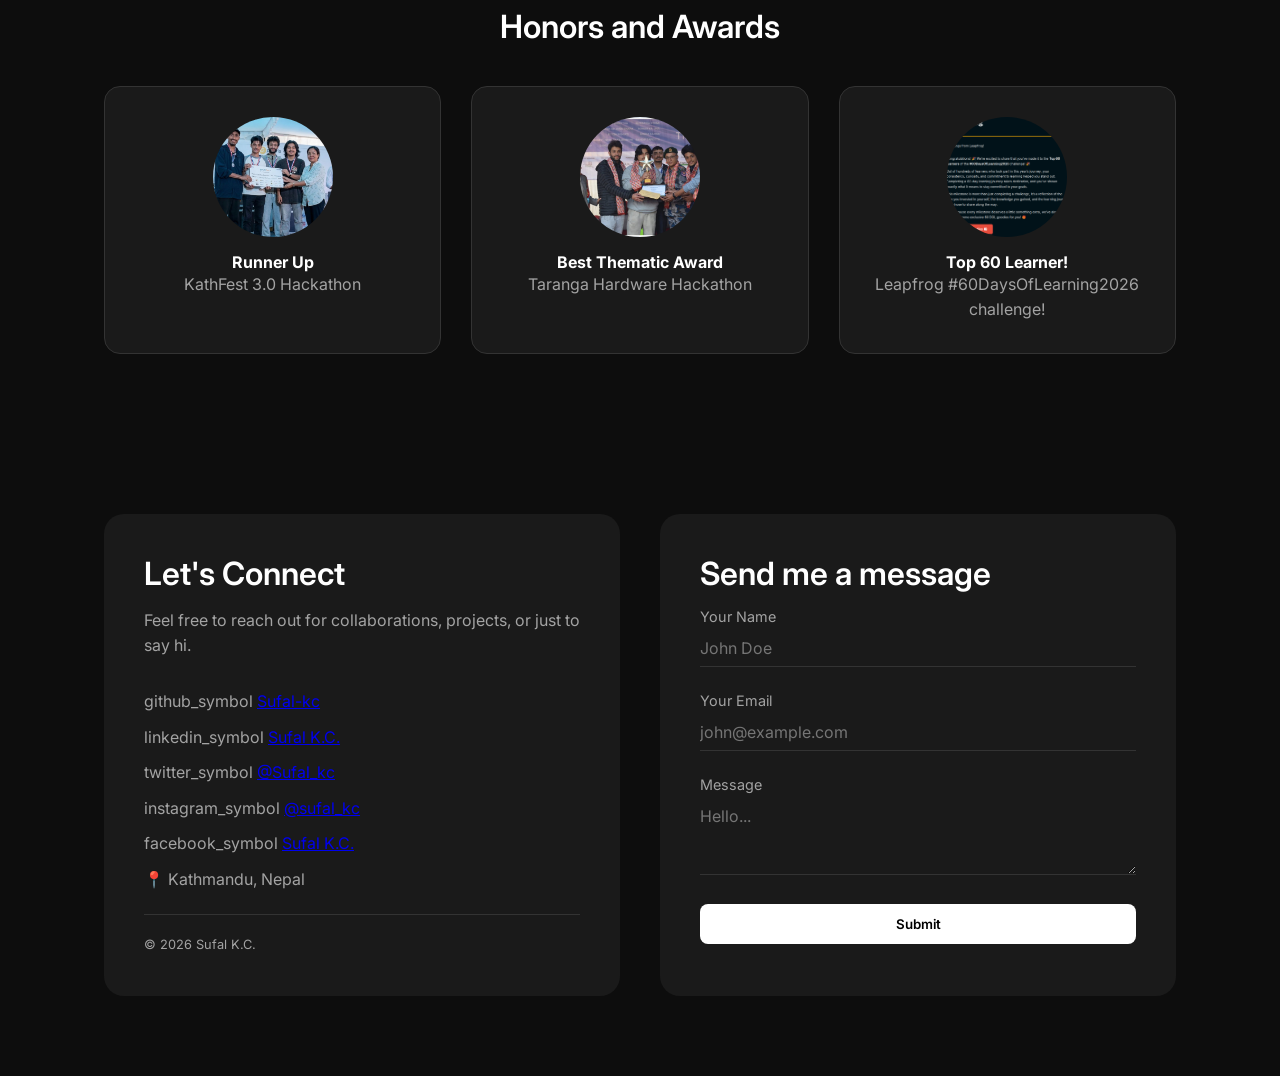
==== commit 7cd75fa0: "Added social media handles" ====
--- a/index.html
+++ b/index.html
@@ -271,7 +271,11 @@
                 <h2>Let's Connect</h2>
                 <p>Feel free to reach out for collaborations, projects, or just to say hi.</p>
                 <div class="contact-details">
-                    <p>📧 kcsufal1@gmail.com</p>
+                    <p>github_symbol <a href="https://github.com/Sufal-kc" target="_blank" rel="noopener noreferrer">Sufal-kc</a></p>
+                    <p>linkedin_symbol <a href="https://www.linkedin.com/in/sufal-kc/" target="_blank" rel="noopener noreferrer">Sufal K.C.</a></p>
+                    <p>twitter_symbol <a href="https://twitter.com/Sufal_kc" target="_blank" rel="noopener noreferrer">@Sufal_kc</a></p>
+                    <p>instagram_symbol <a href="https://www.instagram.com/sufal_kc/" target="_blank" rel="noopener noreferrer">@sufal_kc</a></p>
+                    <p>facebook_symbol <a href="https://www.facebook.com/sufal.kc.3" target="_blank" rel="noopener noreferrer">Sufal K.C.</a></p>
                     <p>📍 Kathmandu, Nepal</p>
                 </div>
                 <div class="footer-copy">
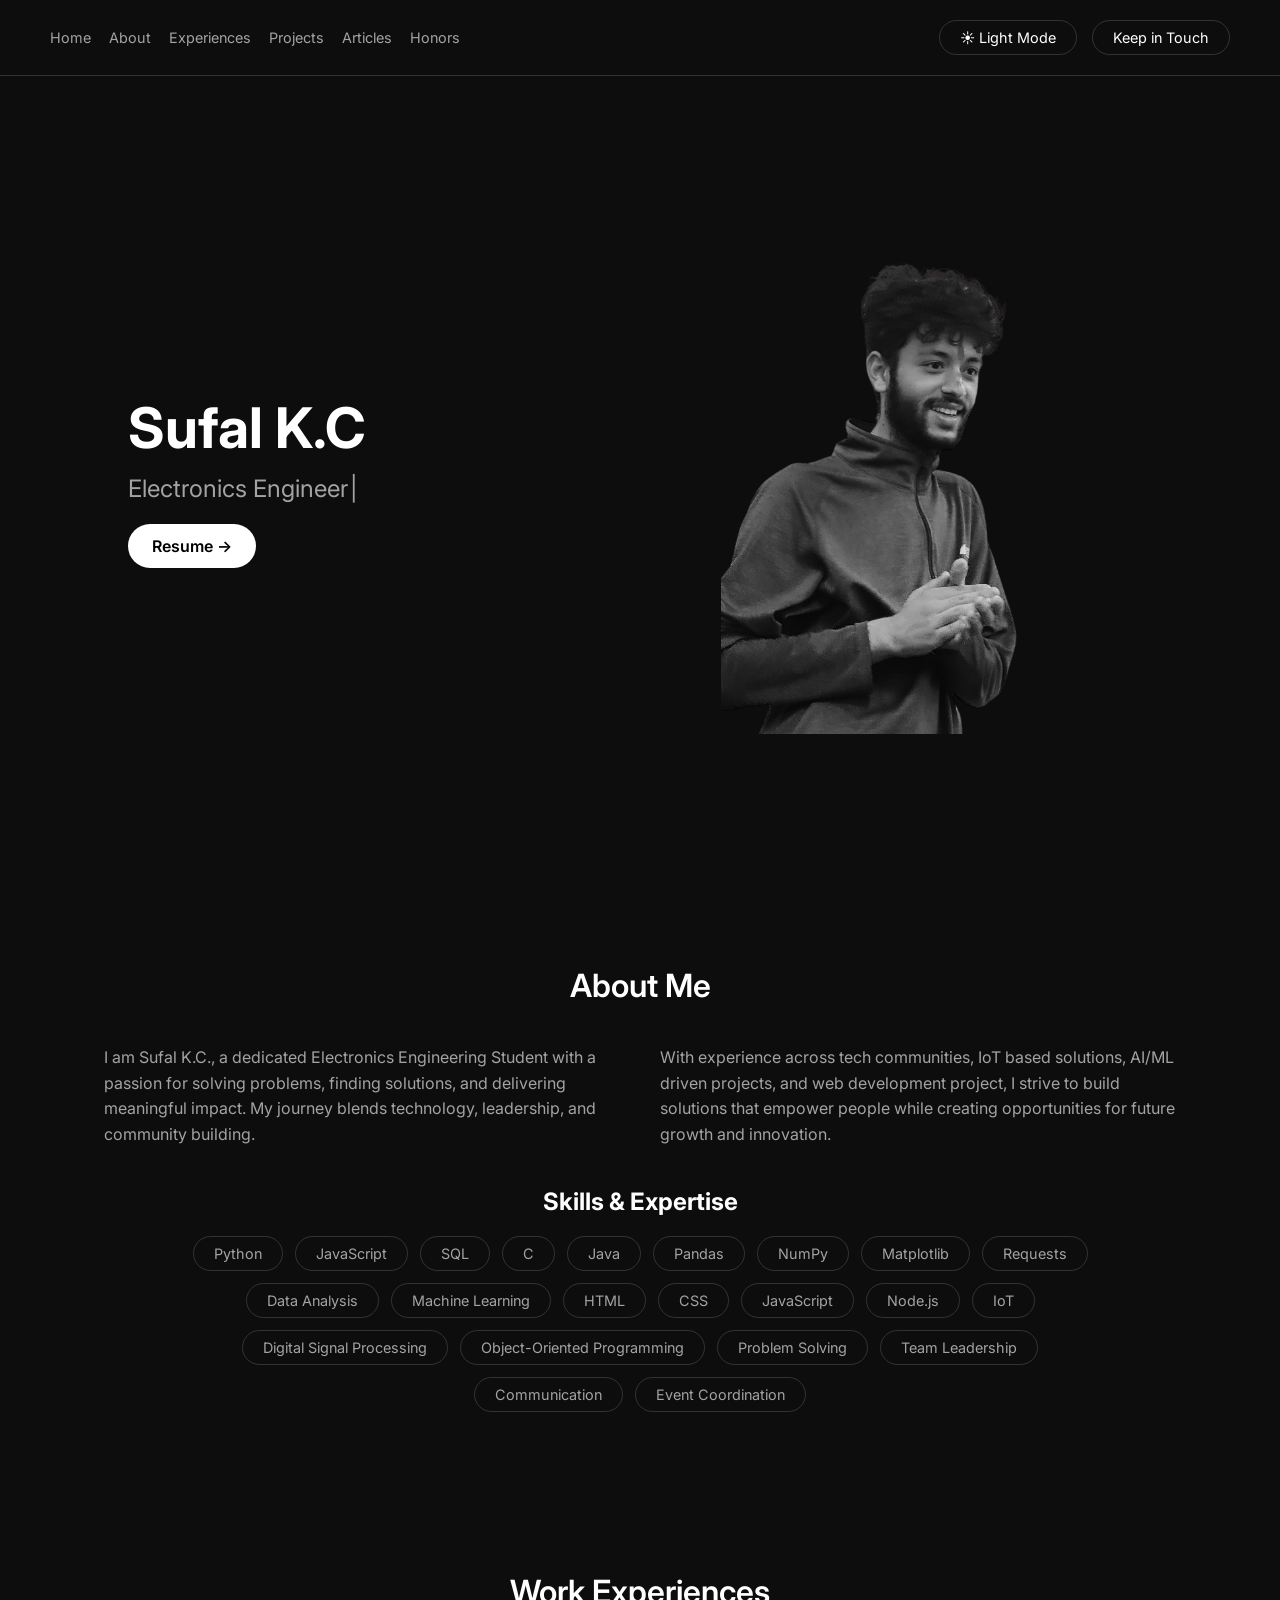
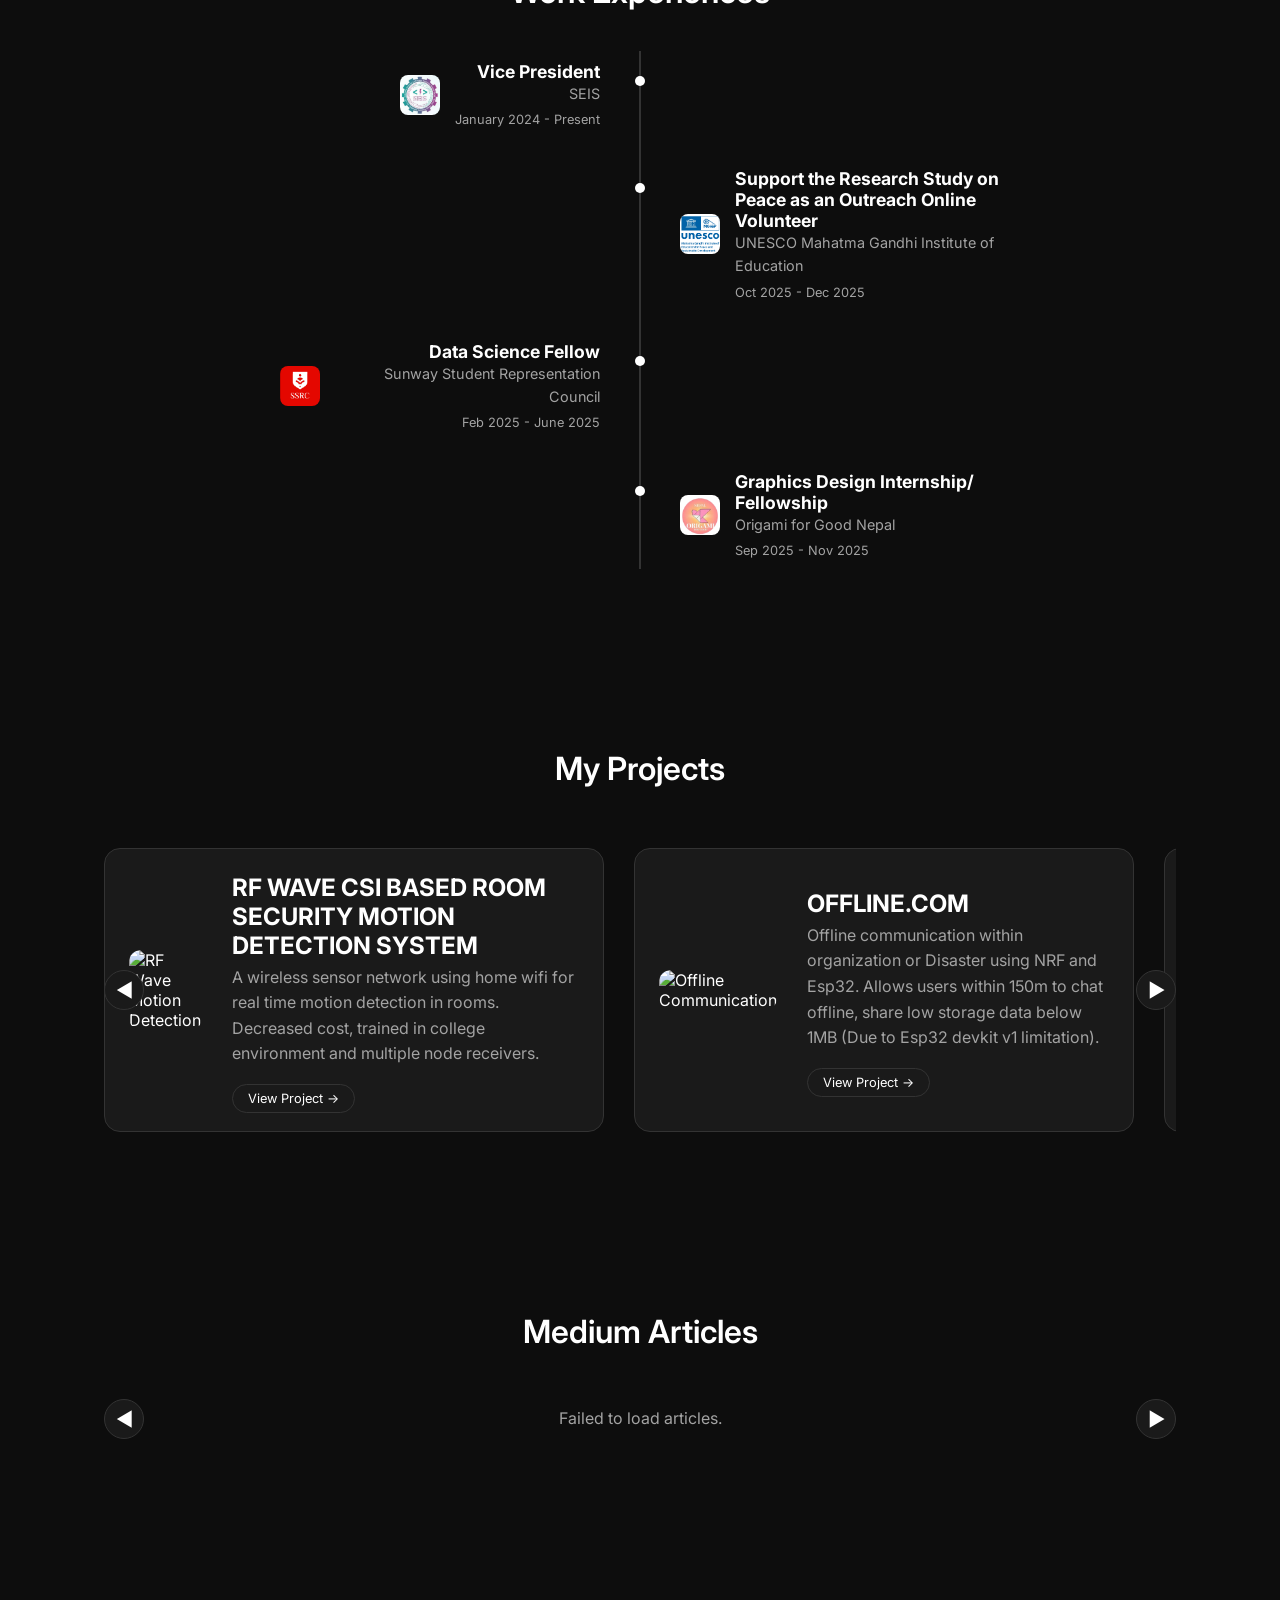
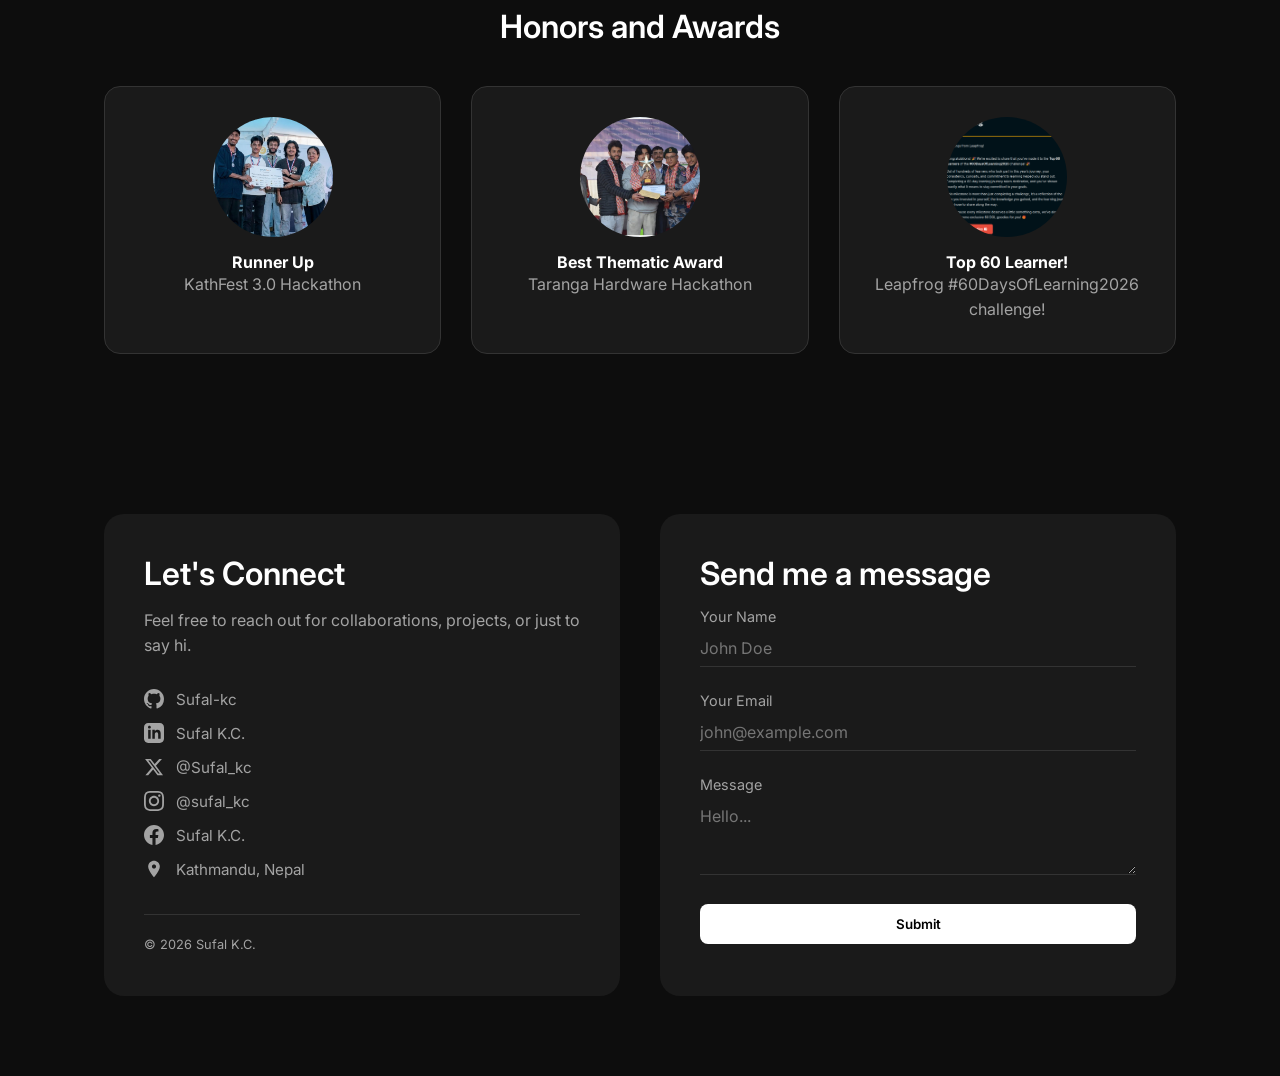
==== commit 41529e47: "Updated link; x left" ====
--- a/index.html
+++ b/index.html
@@ -267,39 +267,54 @@
 
     <section id="contact" class="section contact-section">
         <div class="contact-card">
-            <div class="contact-info">
-                <h2>Let's Connect</h2>
-                <p>Feel free to reach out for collaborations, projects, or just to say hi.</p>
-                <div class="contact-details">
-                    <p>github_symbol <a href="https://github.com/Sufal-kc" target="_blank" rel="noopener noreferrer">Sufal-kc</a></p>
-                    <p>linkedin_symbol <a href="https://www.linkedin.com/in/sufal-kc/" target="_blank" rel="noopener noreferrer">Sufal K.C.</a></p>
-                    <p>twitter_symbol <a href="https://twitter.com/Sufal_kc" target="_blank" rel="noopener noreferrer">@Sufal_kc</a></p>
-                    <p>instagram_symbol <a href="https://www.instagram.com/sufal_kc/" target="_blank" rel="noopener noreferrer">@sufal_kc</a></p>
-                    <p>facebook_symbol <a href="https://www.facebook.com/sufal.kc.3" target="_blank" rel="noopener noreferrer">Sufal K.C.</a></p>
-                    <p>📍 Kathmandu, Nepal</p>
-                </div>
-                <div class="footer-copy">
-                    <p>&copy; <span id="year"></span> Sufal K.C.</p>
-                </div>
-            </div>
-            <!-- <div class="contact-form">
-                <h2>Send me a message</h2>
-                <form>
-                    <div class="input-group">
-                        <label>Your Name</label>
-                        <input type="text" placeholder="">
-                    </div>
-                    <div class="input-group">
-                        <label>Your Email</label>
-                        <input type="email" placeholder="">
-                    </div>
-                    <div class="input-group">
-                        <label>Message</label>
-                        <textarea rows="3" placeholder=""></textarea>
-                    </div>
-                    <button type="submit" class="btn-submit">Submit</button>
-                </form>
-            </div> -->
+                <div class="contact-info">
+                    <h2>Let's Connect</h2>
+                    <p>Feel free to reach out for collaborations, projects, or just to say hi.</p>
+
+                    <div class="contact-details">
+                        <ul class="social-links">
+                            <li>
+                                <a href="https://github.com/Sufal-kc" target="_blank" rel="noopener noreferrer">
+                                    <svg class="social-icon" width="20" height="20" viewBox="0 0 24 24"><path d="M12 0C5.37 0 0 5.37 0 12c0 5.31 3.435 9.795 8.205 11.385.6.105.825-.255.825-.57 0-.285-.015-1.23-.015-2.235-3.015.555-3.795-.735-4.035-1.41-.135-.345-.72-1.41-1.23-1.695-.42-.225-1.02-.78-.015-.795.945-.015 1.62.87 1.845 1.23 1.08 1.815 2.805 1.305 3.495.99.105-.78.42-1.305.765-1.605-2.67-.3-5.46-1.335-5.46-5.925 0-1.305.465-2.385 1.23-3.225-.12-.3-.54-1.53.12-3.18 0 0 1.005-.315 3.3 1.23.96-.27 1.98-.405 3-.405s2.04.135 3 .405c2.295-1.56 3.3-1.23 3.3-1.23.66 1.65.24 2.88.12 3.18.765.84 1.23 1.905 1.23 3.225 0 4.605-2.805 5.625-5.475 5.925.435.375.81 1.095.81 2.22 0 1.605-.015 2.895-.015 3.3 0 .315.225.69.825.57A12.02 12.02 0 0024 12c0-6.63-5.37-12-12-12z"/></svg>
+                                    <span>Sufal-kc</span>
+                                </a>
+                            </li>
+                            <li>
+                                <a href="https://www.linkedin.com/in/sufal-kc/" target="_blank" rel="noopener noreferrer">
+                                    <svg class="social-icon" width="20" height="20" viewBox="0 0 24 24"><path d="M19 0h-14c-2.761 0-5 2.239-5 5v14c0 2.761 2.239 5 5 5h14c2.762 0 5-2.239 5-5v-14c0-2.761-2.238-5-5-5zm-11 19h-3v-11h3v11zm-1.5-12.268c-.966 0-1.75-.79-1.75-1.764s.784-1.764 1.75-1.764 1.75.79 1.75 1.764-.783 1.764-1.75 1.764zm13.5 12.268h-3v-5.604c0-3.368-4-3.113-4 0v5.604h-3v-11h3v1.765c1.396-2.586 7-2.777 7 2.476v6.759z"/></svg>
+                                    <span>Sufal K.C.</span>
+                                </a>
+                            </li>
+                            <li>
+                                <a href="https://twitter.com/Sufal_kc" target="_blank" rel="noopener noreferrer">
+                                    <svg class="social-icon" width="20" height="20" viewBox="0 0 24 24"><path d="M18.244 2.25h3.308l-7.227 8.26 8.502 11.24H16.17l-5.214-6.817L4.99 21.75H1.68l7.73-8.835L1.254 2.25H8.08l4.713 6.231zm-1.161 17.52h1.833L7.084 4.126H5.117z"/></svg>
+                                    <span>@Sufal_kc</span>
+                                </a>
+                            </li>
+                            <li>
+                                <a href="https://www.instagram.com/sufalkc__" target="_blank" rel="noopener noreferrer">
+                                    <svg class="social-icon" width="20" height="20" viewBox="0 0 24 24"><path d="M12 2.163c3.204 0 3.584.012 4.85.07 3.252.148 4.771 1.691 4.919 4.919.058 1.265.069 1.645.069 4.849 0 3.205-.012 3.584-.069 4.849-.149 3.225-1.664 4.771-4.919 4.919-1.266.058-1.644.07-4.85.07-3.204 0-3.584-.012-4.849-.07-3.26-.149-4.771-1.699-4.919-4.92-.058-1.265-.07-1.644-.07-4.849 0-3.204.013-3.583.07-4.849.149-3.227 1.664-4.771 4.919-4.919 1.266-.057 1.645-.069 4.849-.069zm0-2.163c-3.259 0-3.667.014-4.947.072-4.358.2-6.78 2.618-6.98 6.98-.059 1.281-.073 1.689-.073 4.948 0 3.259.014 3.668.072 4.948.2 4.358 2.618 6.78 6.98 6.98 1.281.058 1.689.072 4.948.072 3.259 0 3.668-.014 4.948-.072 4.354-.2 6.782-2.618 6.979-6.98.059-1.28.073-1.689.073-4.948 0-3.259-.014-3.667-.072-4.947-.196-4.354-2.617-6.78-6.979-6.98-1.281-.059-1.69-.073-4.949-.073zm0 5.838c-3.403 0-6.162 2.759-6.162 6.162s2.759 6.163 6.162 6.163 6.162-2.759 6.162-6.163c0-3.403-2.759-6.162-6.162-6.162zm0 10.162c-2.209 0-4-1.79-4-4 0-2.209 1.791-4 4-4s4 1.791 4 4c0 2.21-1.791 4-4 4zm6.406-11.845c-.796 0-1.441.645-1.441 1.44s.645 1.44 1.441 1.44c.795 0 1.439-.645 1.439-1.44s-.644-1.44-1.439-1.44z"/></svg>
+                                    <span>@sufal_kc</span>
+                                </a>
+                            </li>
+                            <li>
+                                <a href="https://www.facebook.com/sufal.chettri.2025" target="_blank" rel="noopener noreferrer">
+                                    <svg class="social-icon" width="20" height="20" viewBox="0 0 24 24"><path d="M24 12.073c0-6.627-5.373-12-12-12s-12 5.373-12 12c0 5.99 4.388 10.954 10.125 11.854v-8.385H7.078v-3.47h3.047V9.43c0-3.007 1.792-4.669 4.533-4.669 1.312 0 2.686.235 2.686.235v2.953H15.83c-1.491 0-1.956.925-1.956 1.874v2.25h3.328l-.532 3.47h-2.796v8.385C19.612 23.027 24 18.062 24 12.073z"/></svg>
+                                    <span>Sufal K.C.</span>
+                                </a>
+                            </li>
+                        </ul>
+
+                        <div class="location-detail" style="margin-top: 14px;">
+                            <svg class="social-icon" width="20" height="20" viewBox="0 0 24 24"><path d="M12 2C8.13 2 5 5.13 5 9c0 5.25 7 13 7 13s7-7.75 7-13c0-3.87-3.13-7-7-7zm0 9.5c-1.38 0-2.5-1.12-2.5-2.5s1.12-2.5 2.5-2.5 2.5 1.12 2.5 2.5-1.12 2.5-2.5 2.5z"/></svg>
+                            <span>Kathmandu, Nepal</span>
+                        </div>
+                    </div>
+
+    <div class="footer-copy">
+        <p>&copy; <span id="year"></span> Sufal K.C.</p>
+    </div>
+</div>
             <div class="contact-form">
                 <h2>Send me a message</h2>
                 <form id="contact-form">
--- a/styles.css
+++ b/styles.css
@@ -808,4 +808,45 @@
     font-weight: 600;
     color: var(--text-main);
     text-align: center;
+}
+/* Remove default list bullets and padding */
+.social-links {
+    list-style: none !important;
+    padding: 0 !important;
+    margin: 0 !important;
+    display: flex;
+    flex-direction: column;
+    gap: 14px;
+}
+
+.social-links li {
+    list-style: none !important;
+    margin: 0;
+    padding: 0;
+}
+
+/* Align links & remove underline */
+.social-links a,
+.location-detail {
+    display: flex;
+    align-items: center;
+    gap: 12px;
+    color: var(--text-muted, #a1a1aa);
+    text-decoration: none;
+    font-size: 0.95rem;
+    transition: color 0.3s ease;
+}
+
+.social-links a:hover {
+    color: var(--text-main, #ffffff);
+}
+
+/* STRICT SVG SIZING (Fixes giant icons) */
+.social-icon {
+    width: 20px !important;
+    height: 20px !important;
+    max-width: 20px !important;
+    max-height: 20px !important;
+    flex-shrink: 0;
+    fill: currentColor;
 }
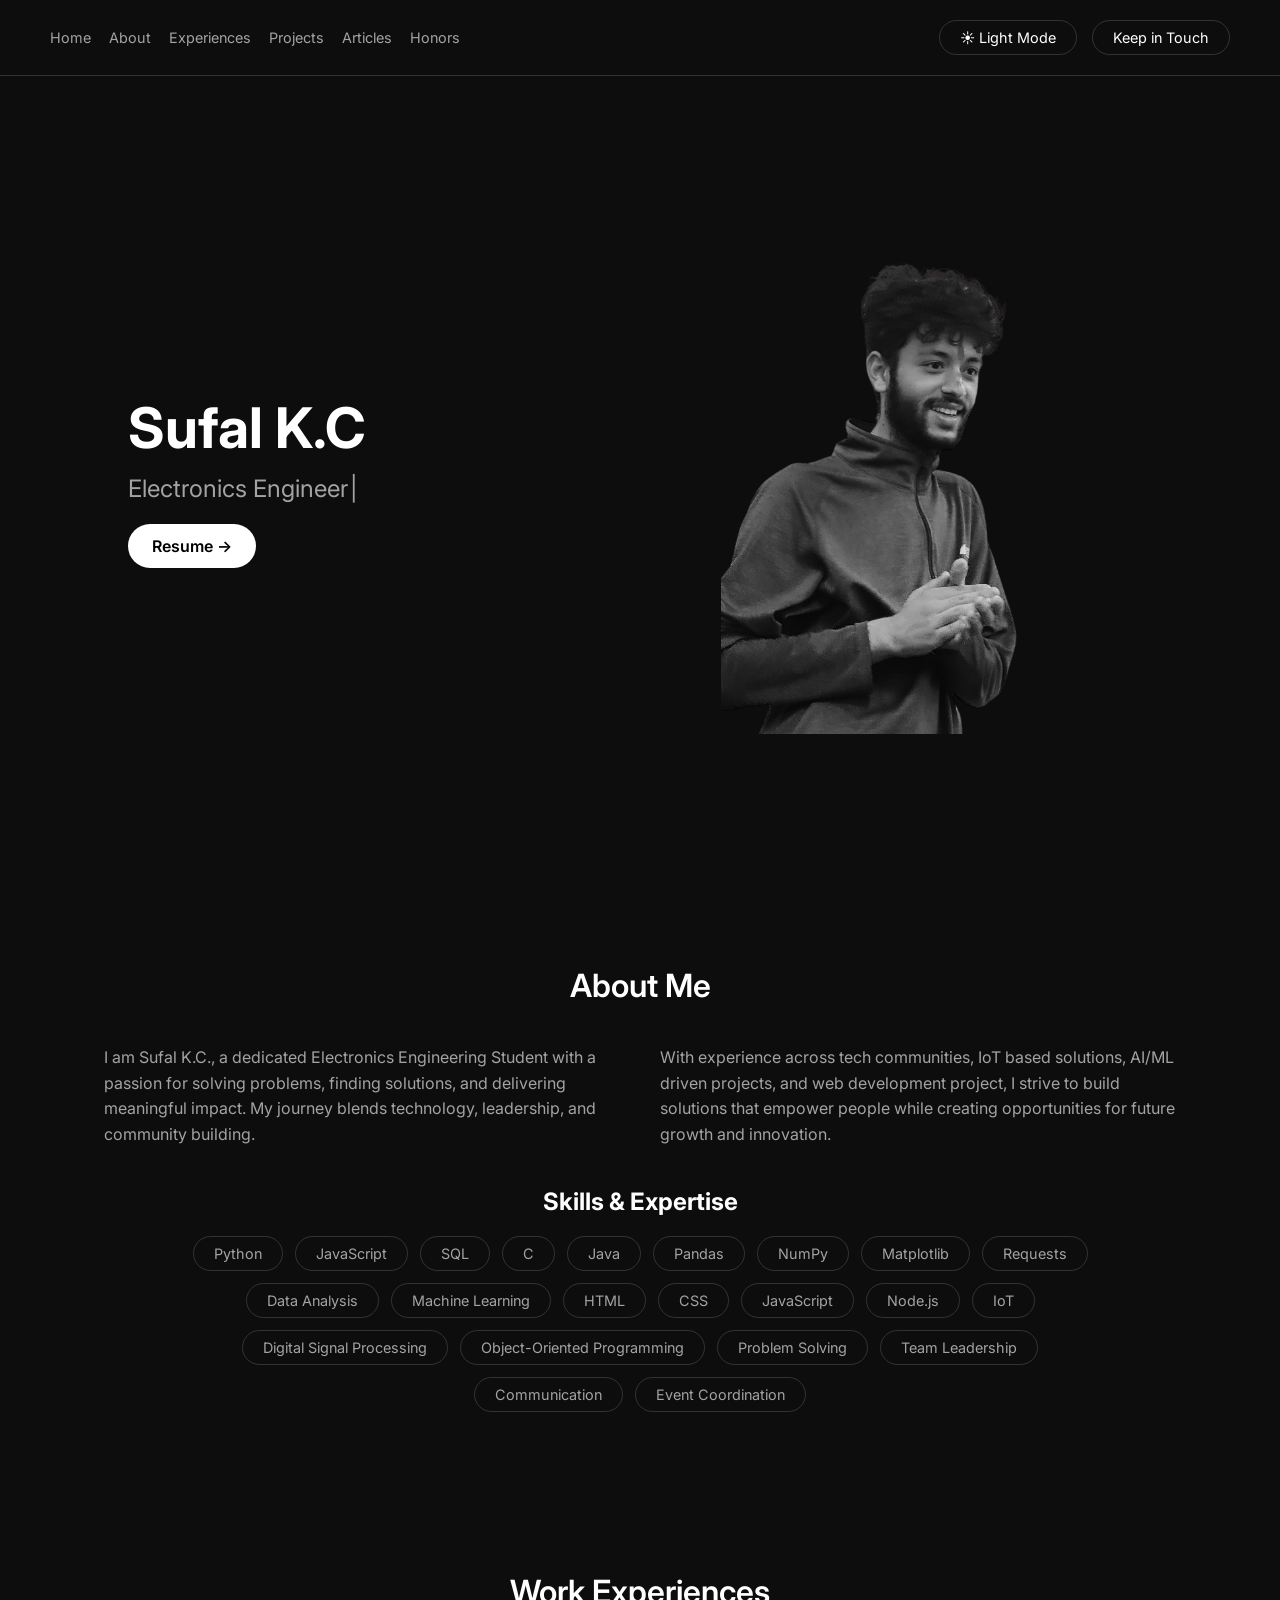
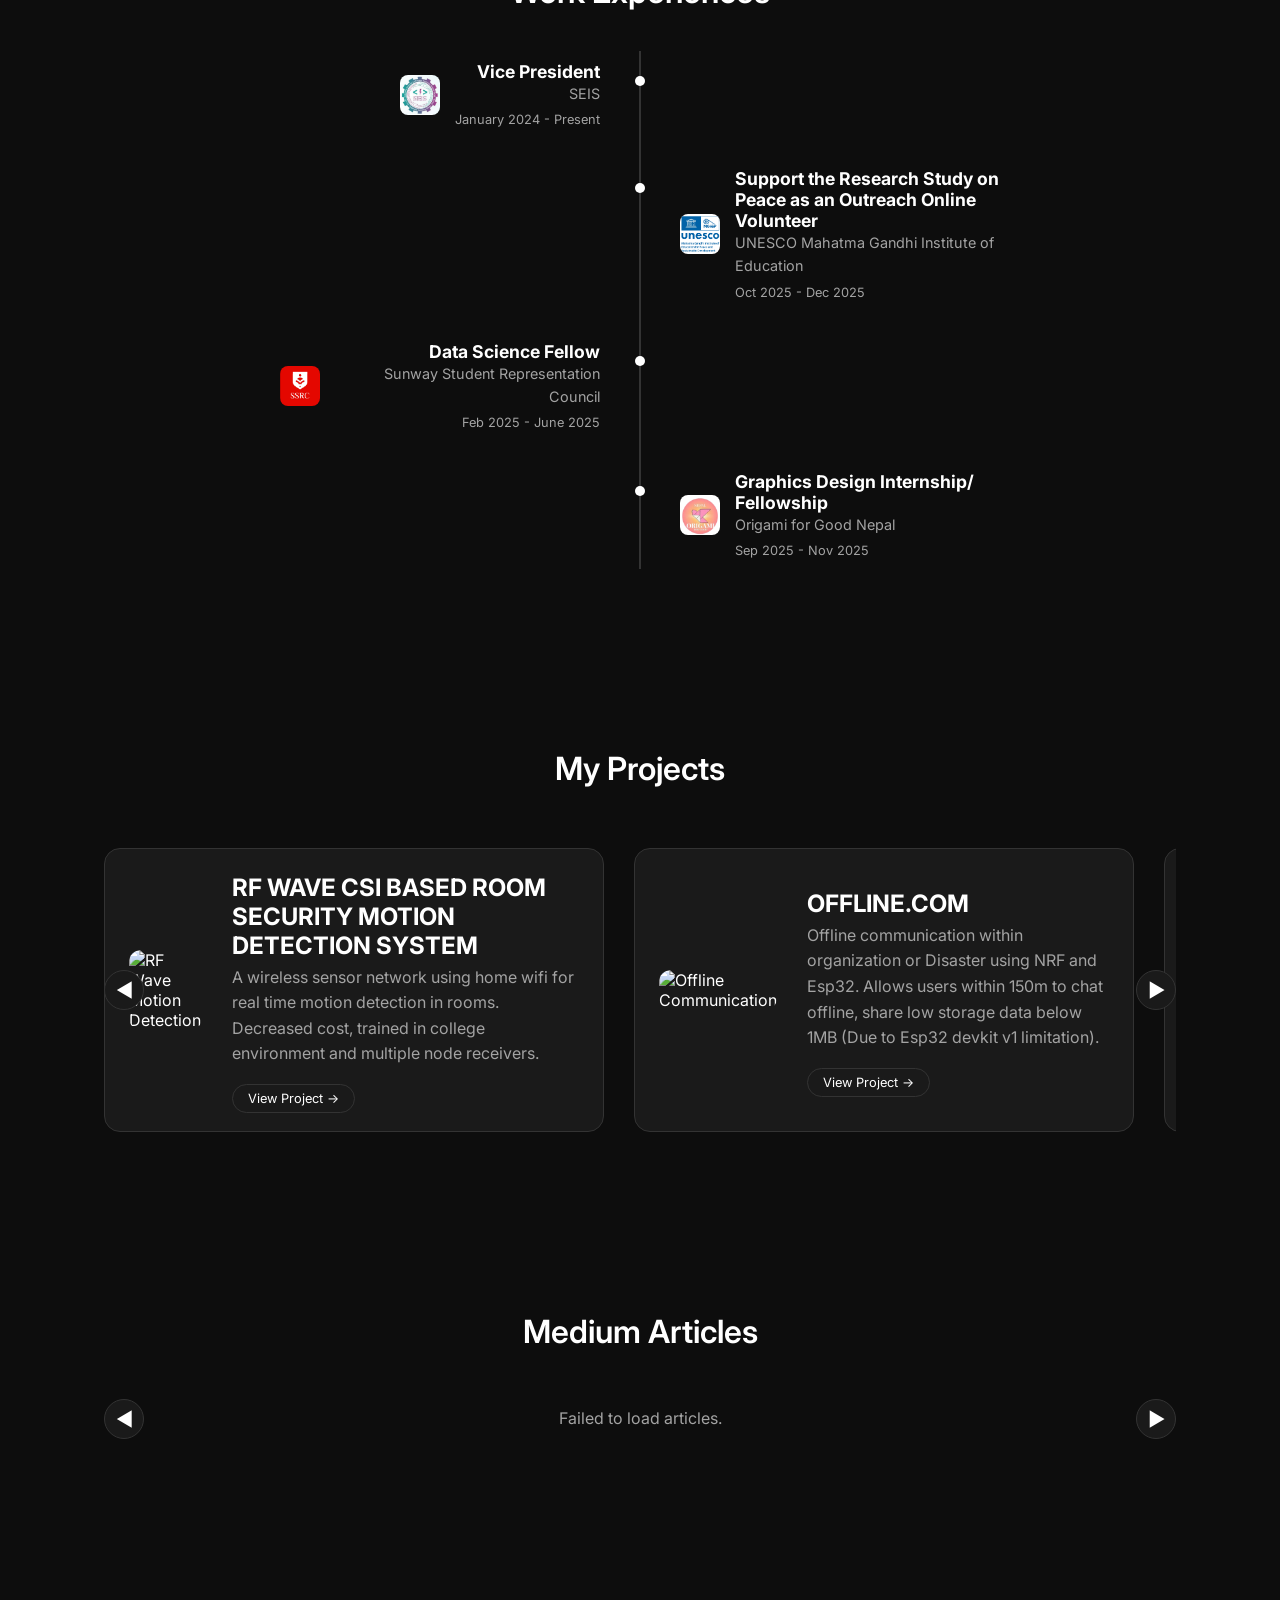
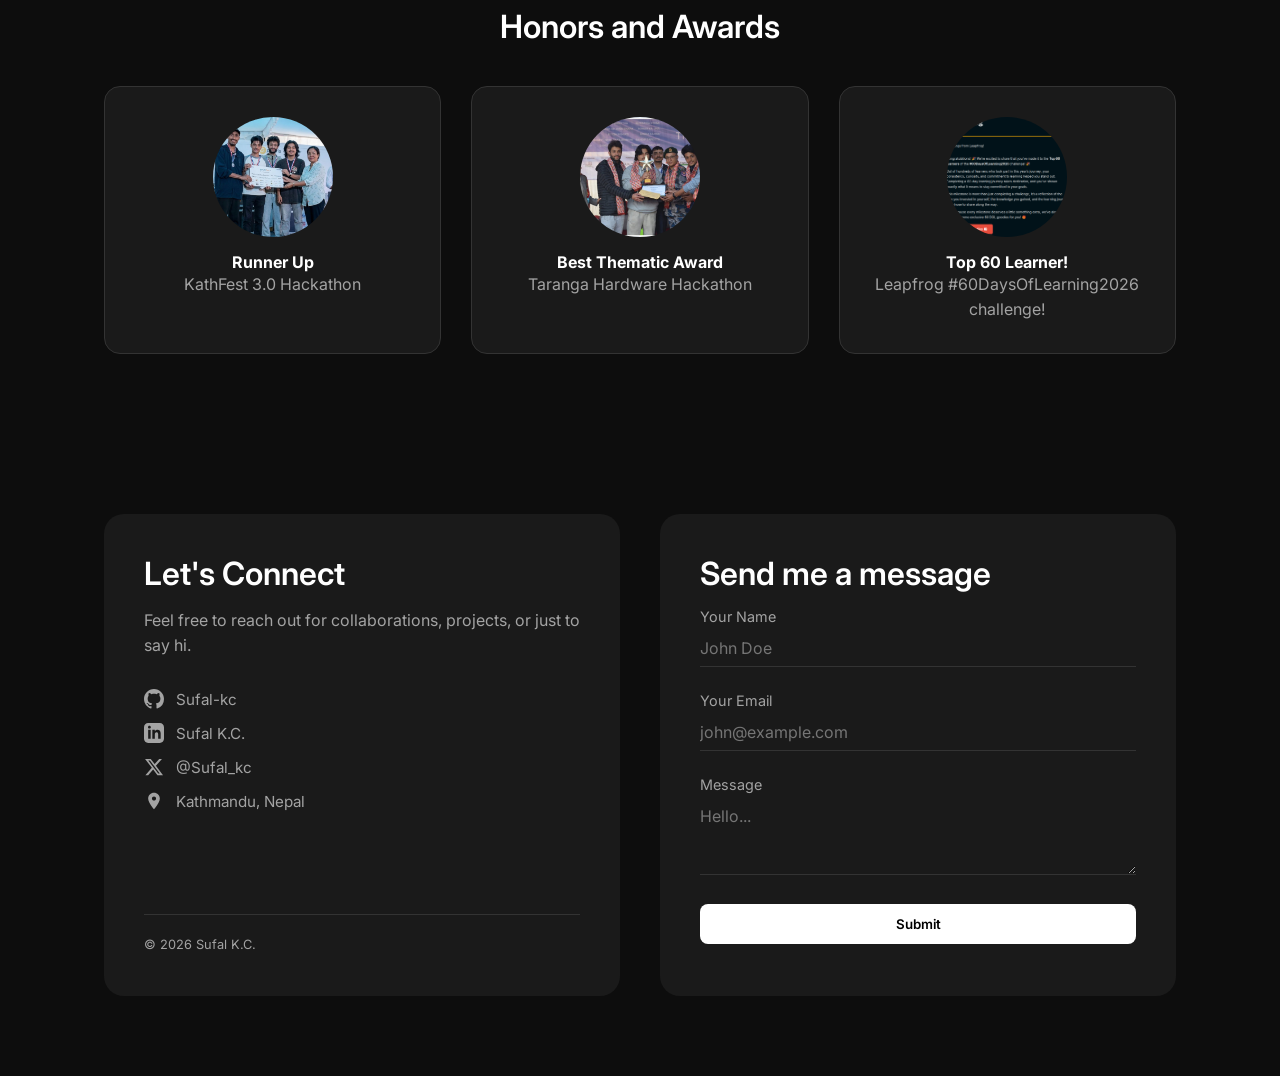
==== commit 17af3faa: "Updated x and other link" ====
--- a/index.html
+++ b/index.html
@@ -286,23 +286,23 @@
                                 </a>
                             </li>
                             <li>
-                                <a href="https://twitter.com/Sufal_kc" target="_blank" rel="noopener noreferrer">
+                                <a href="https://x.com/KcSufal" target="_blank" rel="noopener noreferrer">
                                     <svg class="social-icon" width="20" height="20" viewBox="0 0 24 24"><path d="M18.244 2.25h3.308l-7.227 8.26 8.502 11.24H16.17l-5.214-6.817L4.99 21.75H1.68l7.73-8.835L1.254 2.25H8.08l4.713 6.231zm-1.161 17.52h1.833L7.084 4.126H5.117z"/></svg>
                                     <span>@Sufal_kc</span>
                                 </a>
                             </li>
-                            <li>
+                            <!-- <li>
                                 <a href="https://www.instagram.com/sufalkc__" target="_blank" rel="noopener noreferrer">
                                     <svg class="social-icon" width="20" height="20" viewBox="0 0 24 24"><path d="M12 2.163c3.204 0 3.584.012 4.85.07 3.252.148 4.771 1.691 4.919 4.919.058 1.265.069 1.645.069 4.849 0 3.205-.012 3.584-.069 4.849-.149 3.225-1.664 4.771-4.919 4.919-1.266.058-1.644.07-4.85.07-3.204 0-3.584-.012-4.849-.07-3.26-.149-4.771-1.699-4.919-4.92-.058-1.265-.07-1.644-.07-4.849 0-3.204.013-3.583.07-4.849.149-3.227 1.664-4.771 4.919-4.919 1.266-.057 1.645-.069 4.849-.069zm0-2.163c-3.259 0-3.667.014-4.947.072-4.358.2-6.78 2.618-6.98 6.98-.059 1.281-.073 1.689-.073 4.948 0 3.259.014 3.668.072 4.948.2 4.358 2.618 6.78 6.98 6.98 1.281.058 1.689.072 4.948.072 3.259 0 3.668-.014 4.948-.072 4.354-.2 6.782-2.618 6.979-6.98.059-1.28.073-1.689.073-4.948 0-3.259-.014-3.667-.072-4.947-.196-4.354-2.617-6.78-6.979-6.98-1.281-.059-1.69-.073-4.949-.073zm0 5.838c-3.403 0-6.162 2.759-6.162 6.162s2.759 6.163 6.162 6.163 6.162-2.759 6.162-6.163c0-3.403-2.759-6.162-6.162-6.162zm0 10.162c-2.209 0-4-1.79-4-4 0-2.209 1.791-4 4-4s4 1.791 4 4c0 2.21-1.791 4-4 4zm6.406-11.845c-.796 0-1.441.645-1.441 1.44s.645 1.44 1.441 1.44c.795 0 1.439-.645 1.439-1.44s-.644-1.44-1.439-1.44z"/></svg>
                                     <span>@sufal_kc</span>
                                 </a>
-                            </li>
-                            <li>
+                            </li> -->
+                            <!-- <li>
                                 <a href="https://www.facebook.com/sufal.chettri.2025" target="_blank" rel="noopener noreferrer">
                                     <svg class="social-icon" width="20" height="20" viewBox="0 0 24 24"><path d="M24 12.073c0-6.627-5.373-12-12-12s-12 5.373-12 12c0 5.99 4.388 10.954 10.125 11.854v-8.385H7.078v-3.47h3.047V9.43c0-3.007 1.792-4.669 4.533-4.669 1.312 0 2.686.235 2.686.235v2.953H15.83c-1.491 0-1.956.925-1.956 1.874v2.25h3.328l-.532 3.47h-2.796v8.385C19.612 23.027 24 18.062 24 12.073z"/></svg>
                                     <span>Sufal K.C.</span>
                                 </a>
-                            </li>
+                            </li> -->
                         </ul>
 
                         <div class="location-detail" style="margin-top: 14px;">
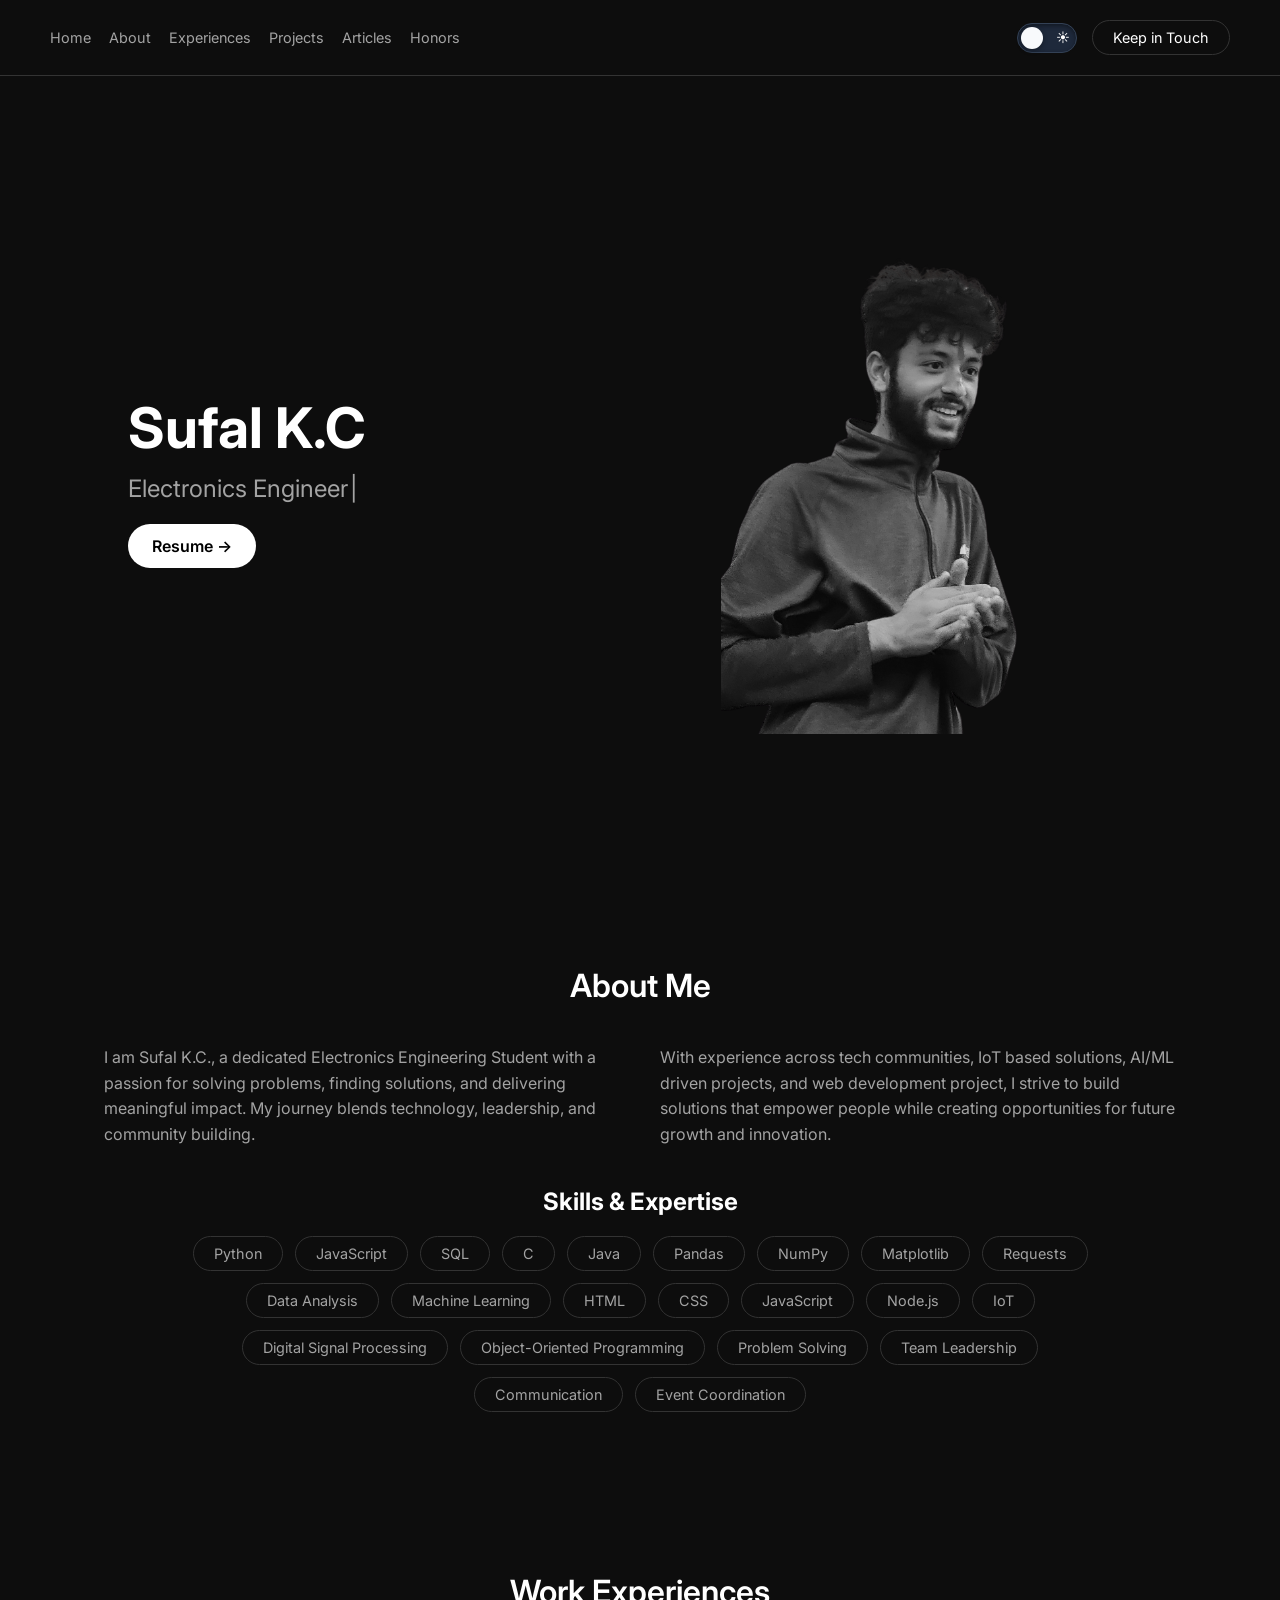
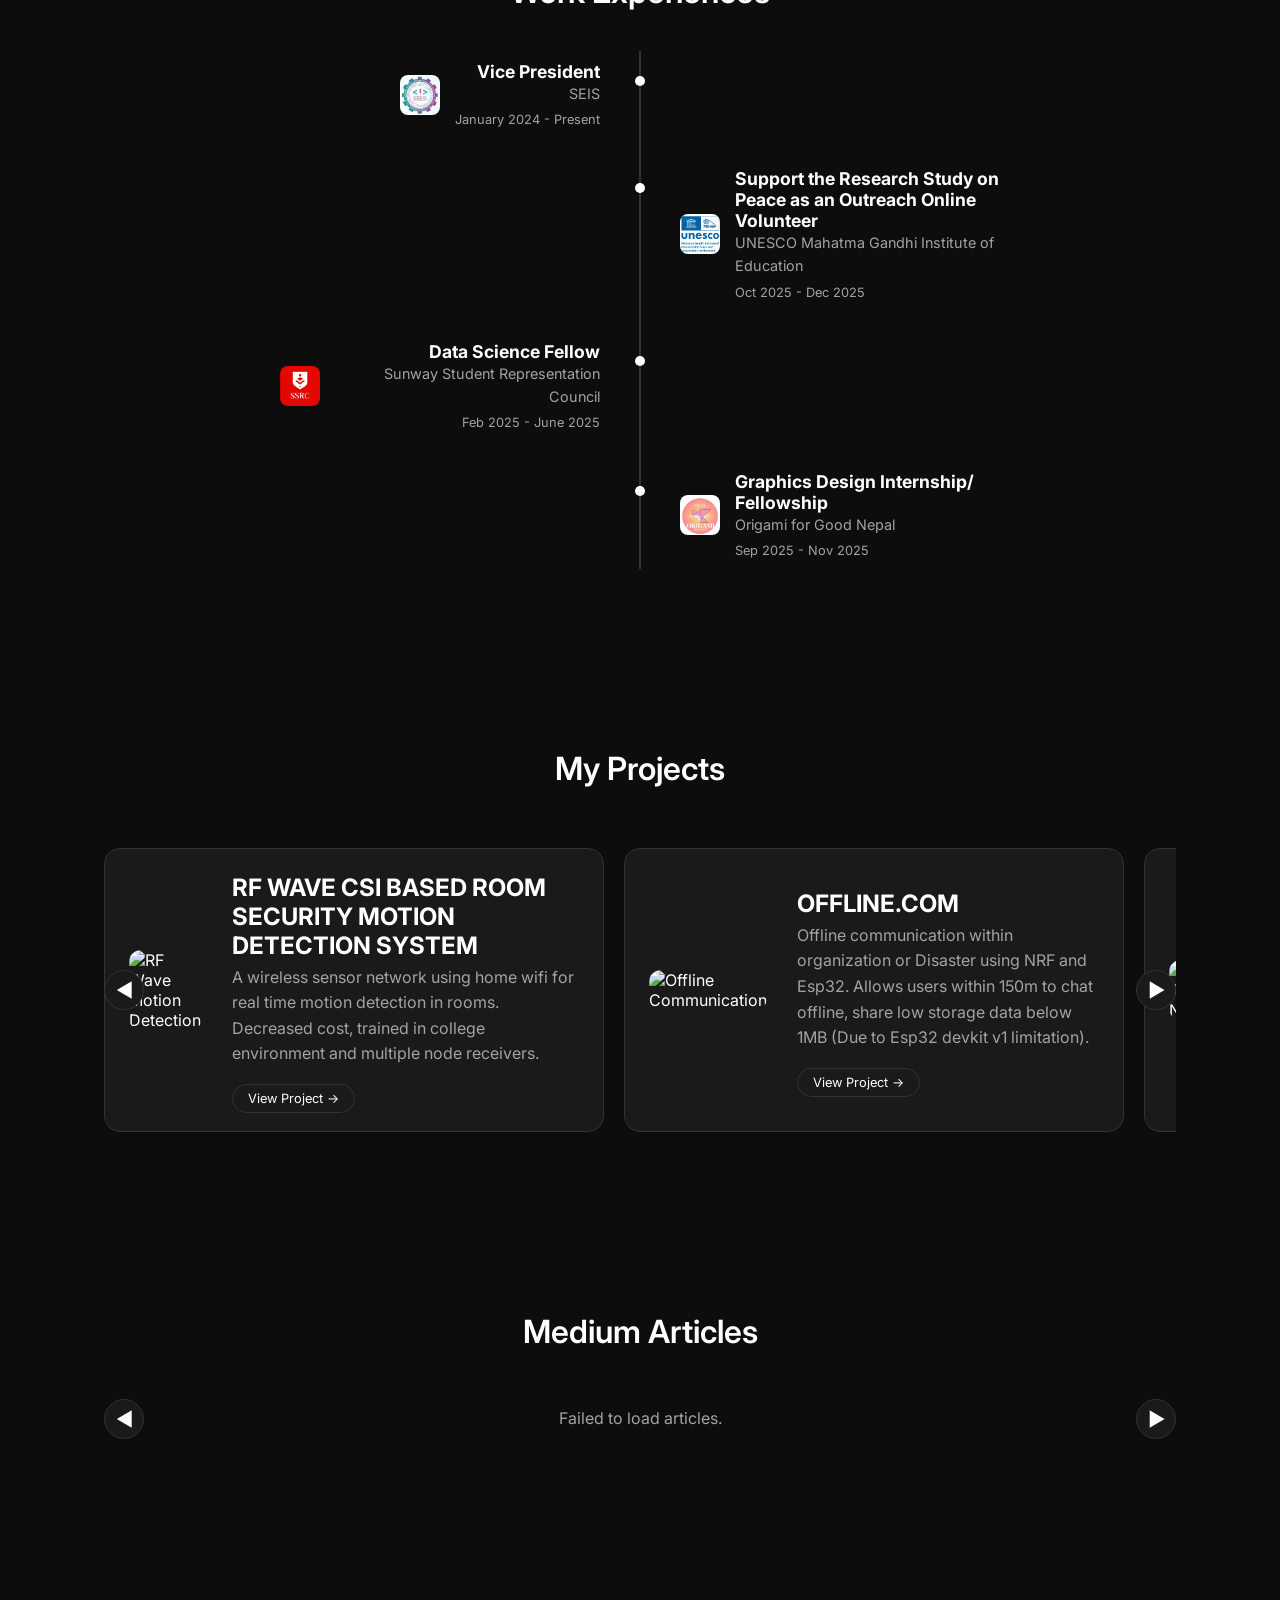
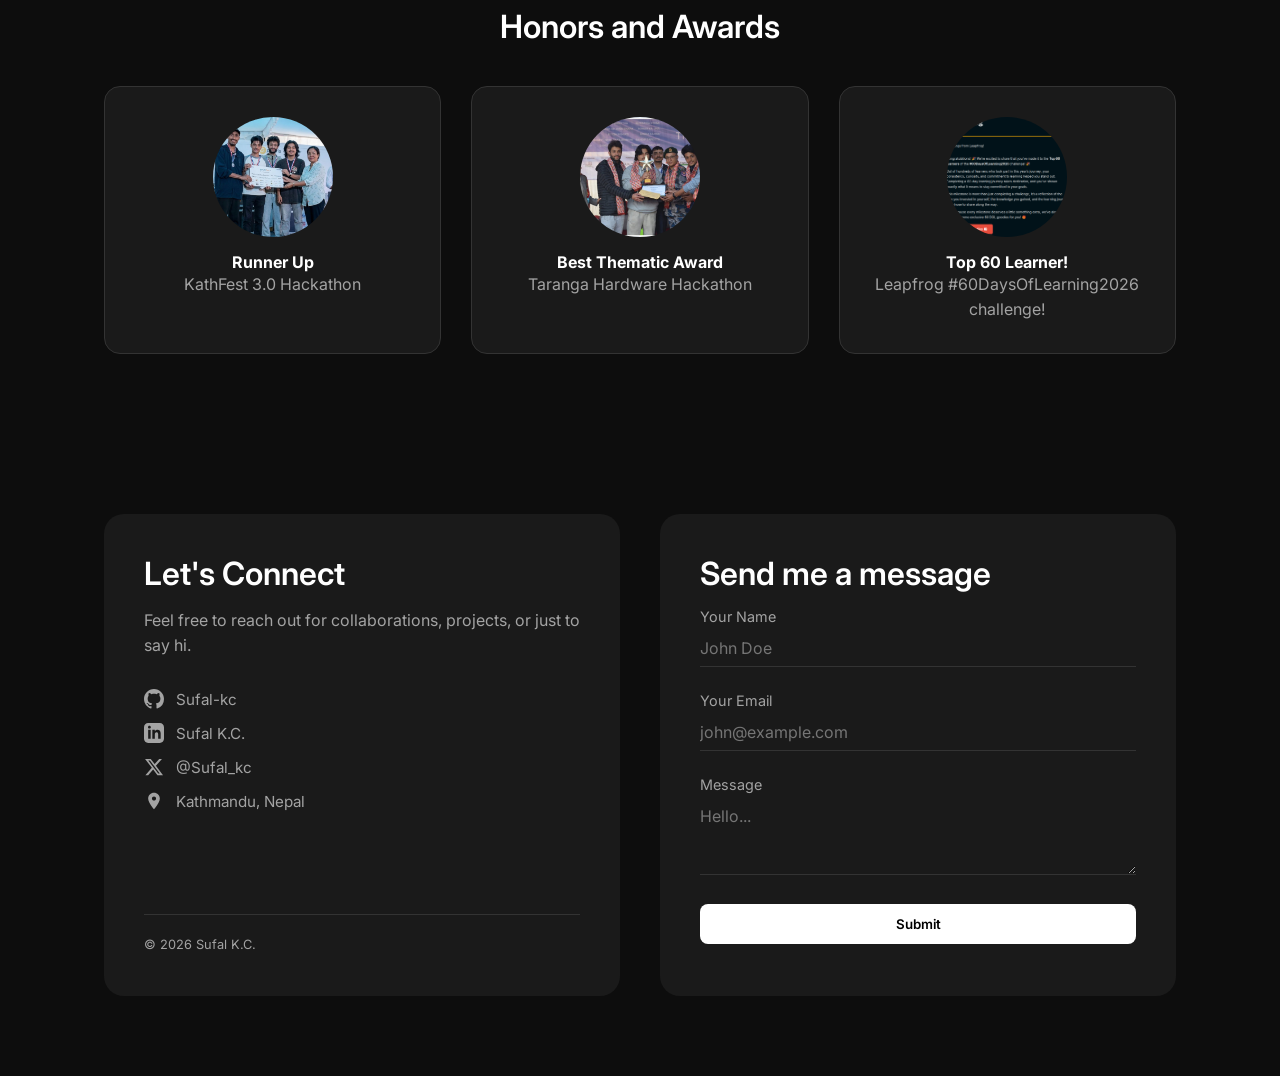
==== commit 58fe2724: "ADDED HTML AND CSS FOR BETTER THEME TOGGLE" ====
--- a/index.html
+++ b/index.html
@@ -35,7 +35,14 @@
             </div>
 
             <div class="nav-right">
-                <button id="theme-toggle" class="btn-outline">☀️ Light Mode</button>
+                <!-- <button id="theme-toggle" class="btn-outline">☀️ Light Mode</button> -->
+                    <label class="theme-switch" for="theme-toggle" aria-label="Toggle Theme">
+                    <input type="checkbox" id="theme-toggle">
+                    <span class="switch-slider">
+                        <span class="switch-icon moon">🌙</span>
+                        <span class="switch-icon sun">☀️</span>
+                    </span>
+                </label>
                 <a href="#contact" class="btn-outline">Keep in Touch</a>
             </div>
         </div>
--- a/styles.css
+++ b/styles.css
@@ -849,4 +849,138 @@
     max-height: 20px !important;
     flex-shrink: 0;
     fill: currentColor;
+}
+
+.carousel {
+    display: flex;
+    gap: 20px;
+    overflow-x: auto;
+    scroll-behavior: smooth;
+    scrollbar-width: none; /* Firefox */
+    -ms-overflow-style: none; /* IE/Edge */
+}
+
+.carousel::-webkit-scrollbar {
+    display: none; /* Chrome/Safari */
+}
+
+/* over animation for skills section */
+/* Base skill tag styling - ensures smooth animation transition */
+.skill-card,
+.skill-tag,
+.skills-container span,
+.skills-list li {
+    display: inline-block;
+    transition: transform 0.25s cubic-bezier(0.4, 0, 0.2, 1),
+                border-color 0.25s ease,
+                box-shadow 0.25s ease,
+                background-color 0.25s ease;
+    cursor: pointer;
+    will-change: transform;
+}
+
+/* On-hover effect */
+/* On-hover effect for skills (Greyish-White Theme) */
+.skill-card:hover,
+.skill-tag:hover,
+.skills-container span:hover,
+.skills-list li:hover {
+    /* Lift and scale */
+    transform: translateY(-3px) scale(1.04);
+
+    /* Greyish-white background fill */
+    background-color: #e2e8f0;
+
+    /* Matching border tone */
+    border-color: #cbd5e1;
+
+    /* Text contrast adjustment */
+    color: #0f172a;
+
+    /* Soft greyish-white matching shadow */
+    box-shadow: 0 6px 16px rgba(226, 232, 240, 0.35);
+}
+[data-theme="dark"] .skill-card:hover,
+[data-theme="dark"] .skill-tag:hover,
+[data-theme="dark"] .skills-container span:hover,
+[data-theme="dark"] .skills-list li:hover {
+    background-color: #f1f5f9;
+    border-color: #ffffff;
+    color: #0f172a;
+    box-shadow: 0 6px 16px rgba(241, 245, 249, 0.2);
+}
+
+/* Container Switch Label */
+.theme-switch {
+    position: relative;
+    display: inline-block;
+    width: 60px;
+    height: 30px;
+    cursor: pointer;
+}
+
+/* Hide native checkbox */
+.theme-switch input {
+    opacity: 0;
+    width: 0;
+    height: 0;
+}
+
+/* Switch Track */
+.switch-slider {
+    position: absolute;
+    top: 0;
+    left: 0;
+    right: 0;
+    bottom: 0;
+    background-color: #1e293b;
+    border: 1.5px solid #334155;
+    border-radius: 30px;
+    transition: background-color 0.3s ease, border-color 0.3s ease;
+    display: flex;
+    align-items: center;
+    justify-content: space-between;
+    padding: 0 6px;
+    box-shadow: inset 0 2px 4px rgba(0, 0, 0, 0.4);
+}
+
+/* Icons inside the track */
+.switch-icon {
+    font-size: 13px;
+    user-select: none;
+    z-index: 1;
+    line-height: 1;
+}
+
+/* Sliding Circle Thumb */
+.switch-slider::before {
+    content: "";
+    position: absolute;
+    height: 22px;
+    width: 22px;
+    left: 3px;
+    bottom: 2.5px;
+    background-color: #f8fafc;
+    border-radius: 50%;
+    transition: transform 0.3s cubic-bezier(0.4, 0, 0.2, 1), background-color 0.3s ease;
+    box-shadow: 0 2px 5px rgba(0, 0, 0, 0.3);
+    z-index: 2;
+}
+
+/* Light Mode Checked State */
+.theme-switch input:checked + .switch-slider {
+    background-color: #e2e8f0;
+    border-color: #cbd5e1;
+}
+
+/* Slide knob to the right on check */
+.theme-switch input:checked + .switch-slider::before {
+    transform: translateX(30px);
+    background-color: #ffffff;
+    box-shadow: 0 2px 6px rgba(0, 0, 0, 0.15);
+}
+
+/* Hover glow effect */
+.theme-switch:hover .switch-slider {
+    box-shadow: 0 0 10px rgba(255, 255, 255, 0.15);
 }
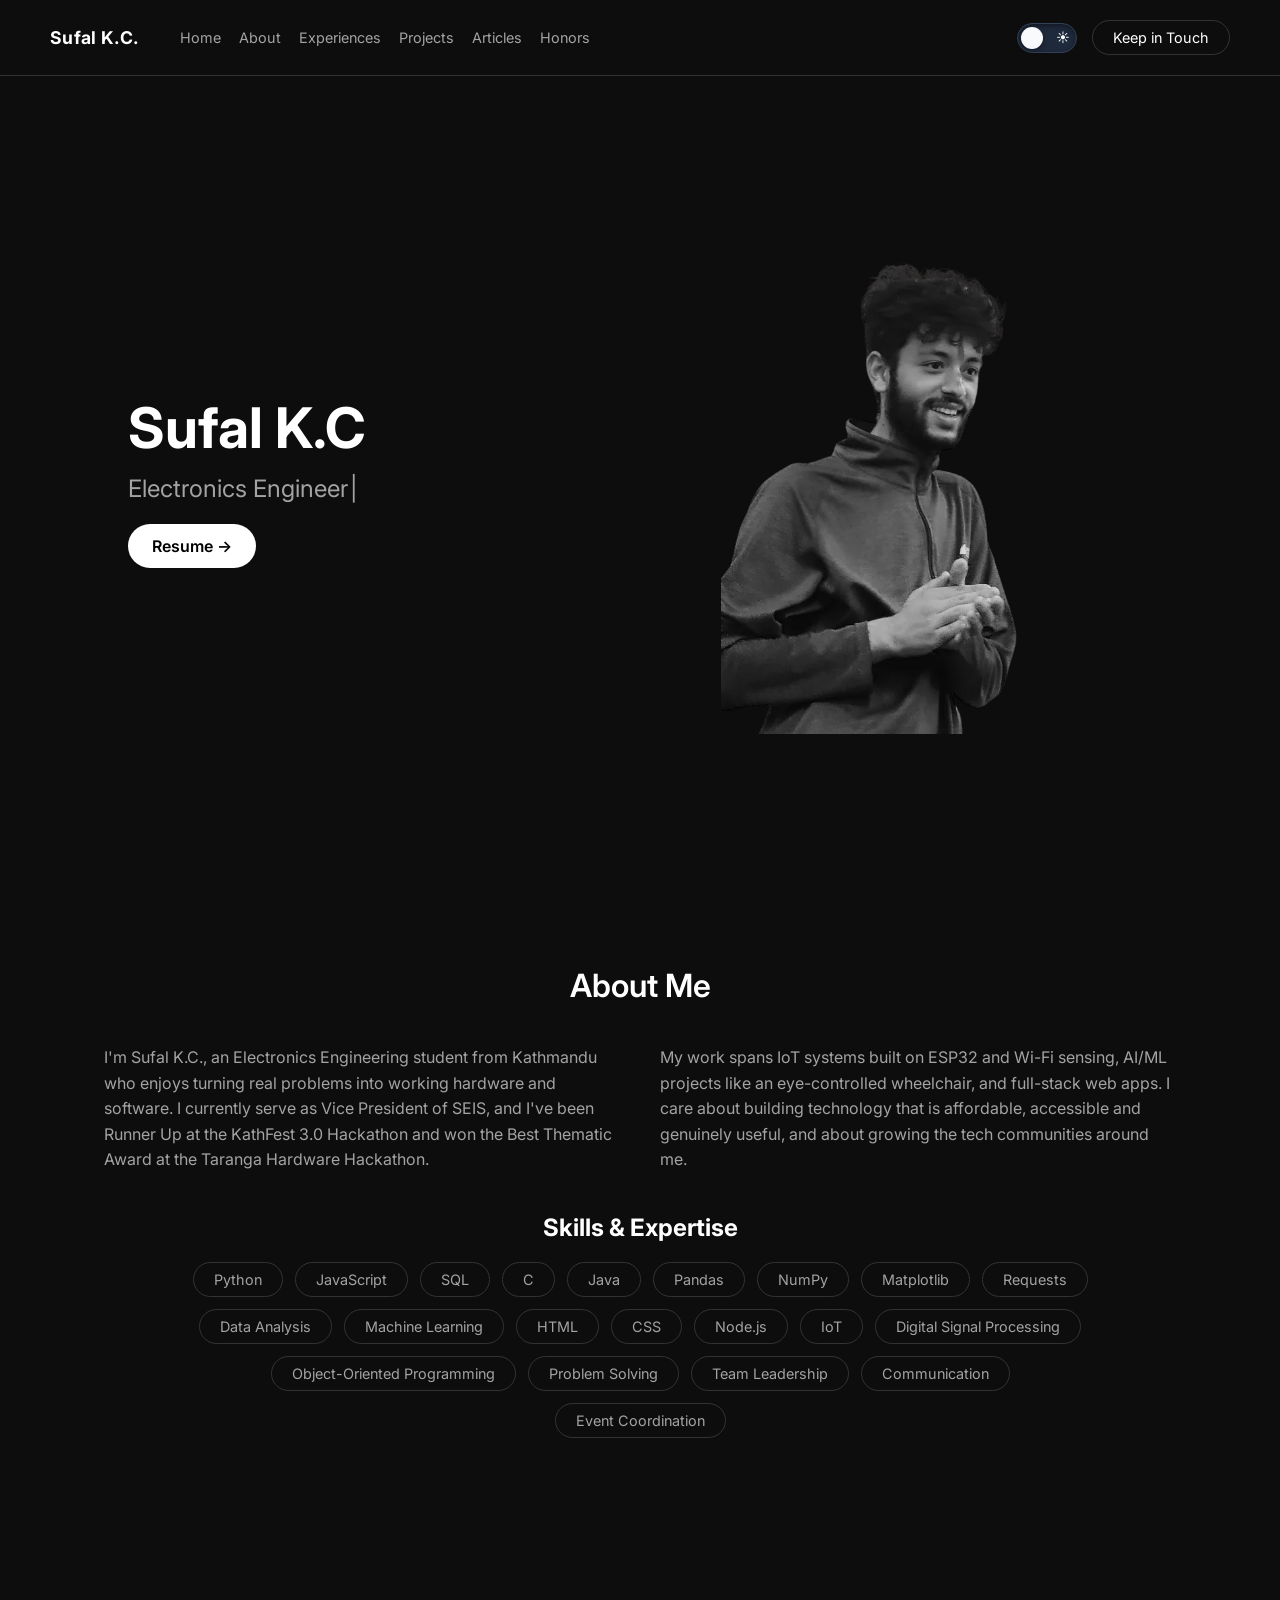
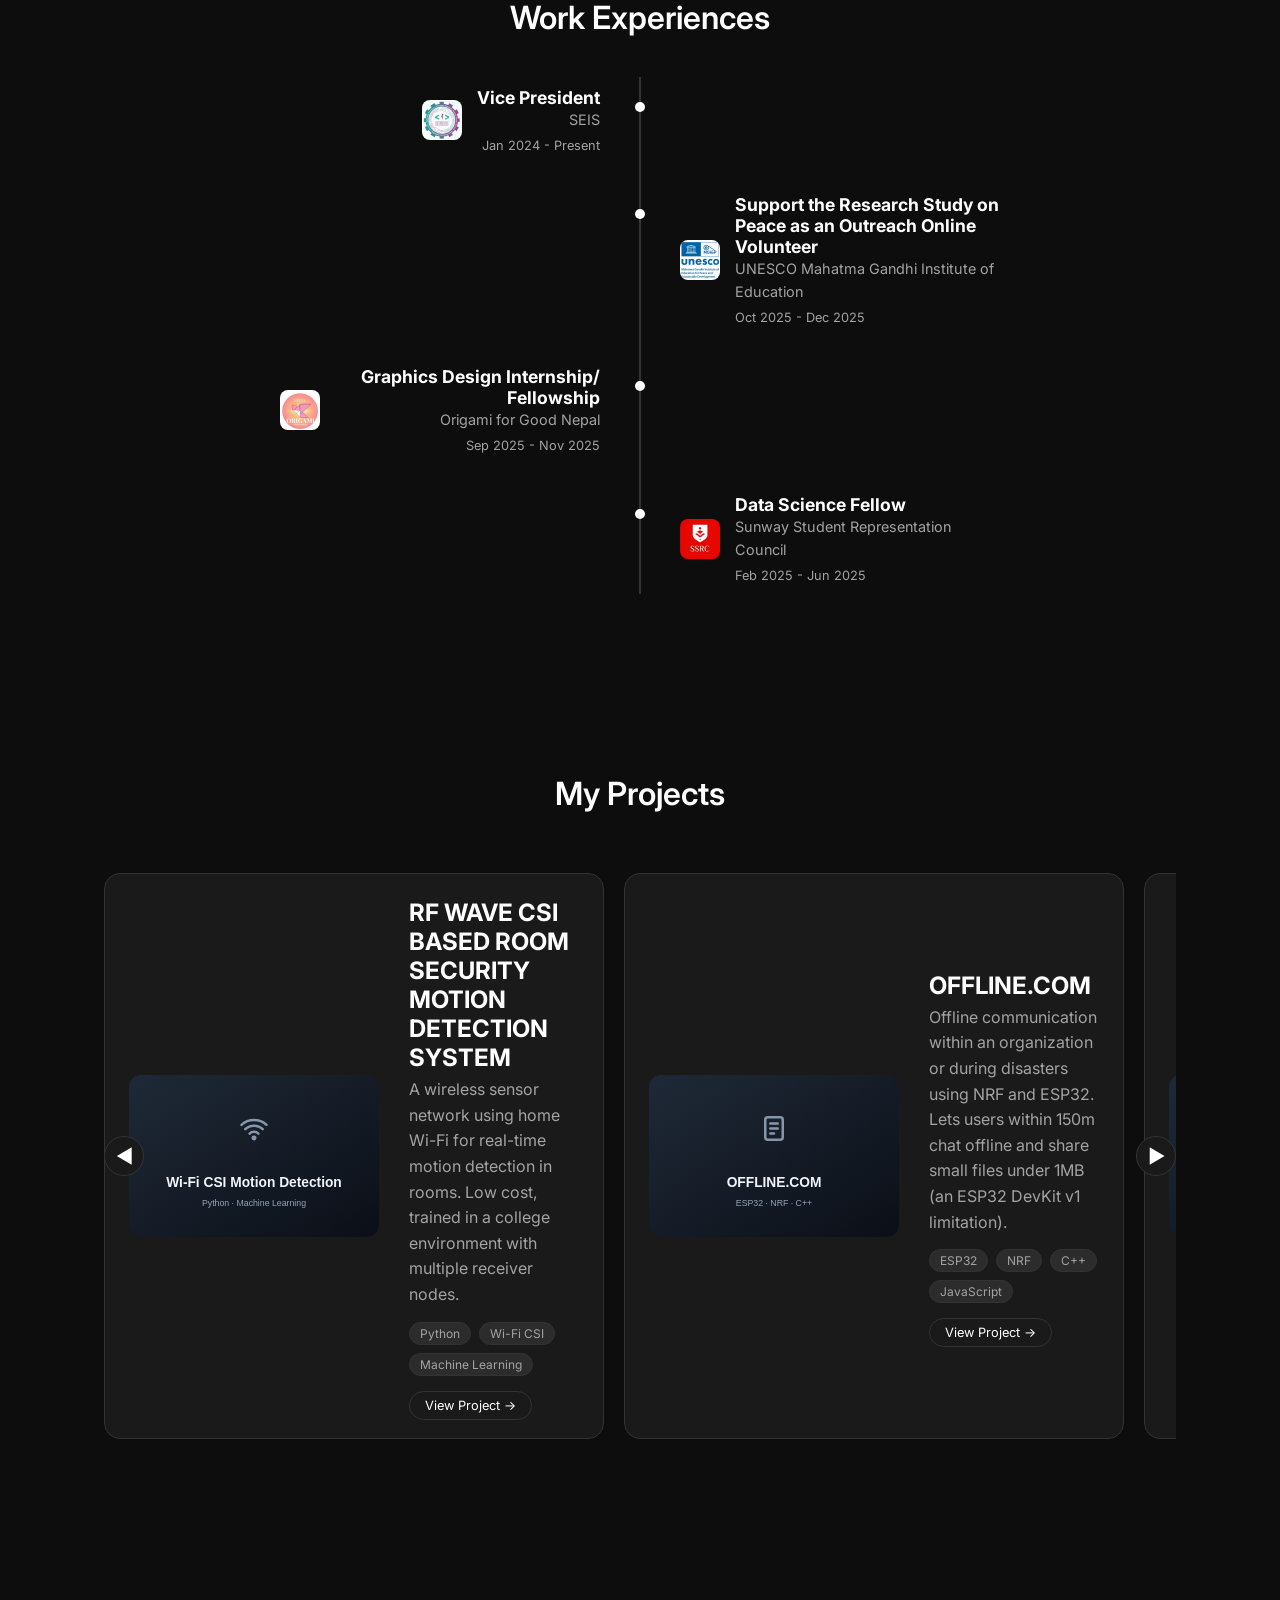
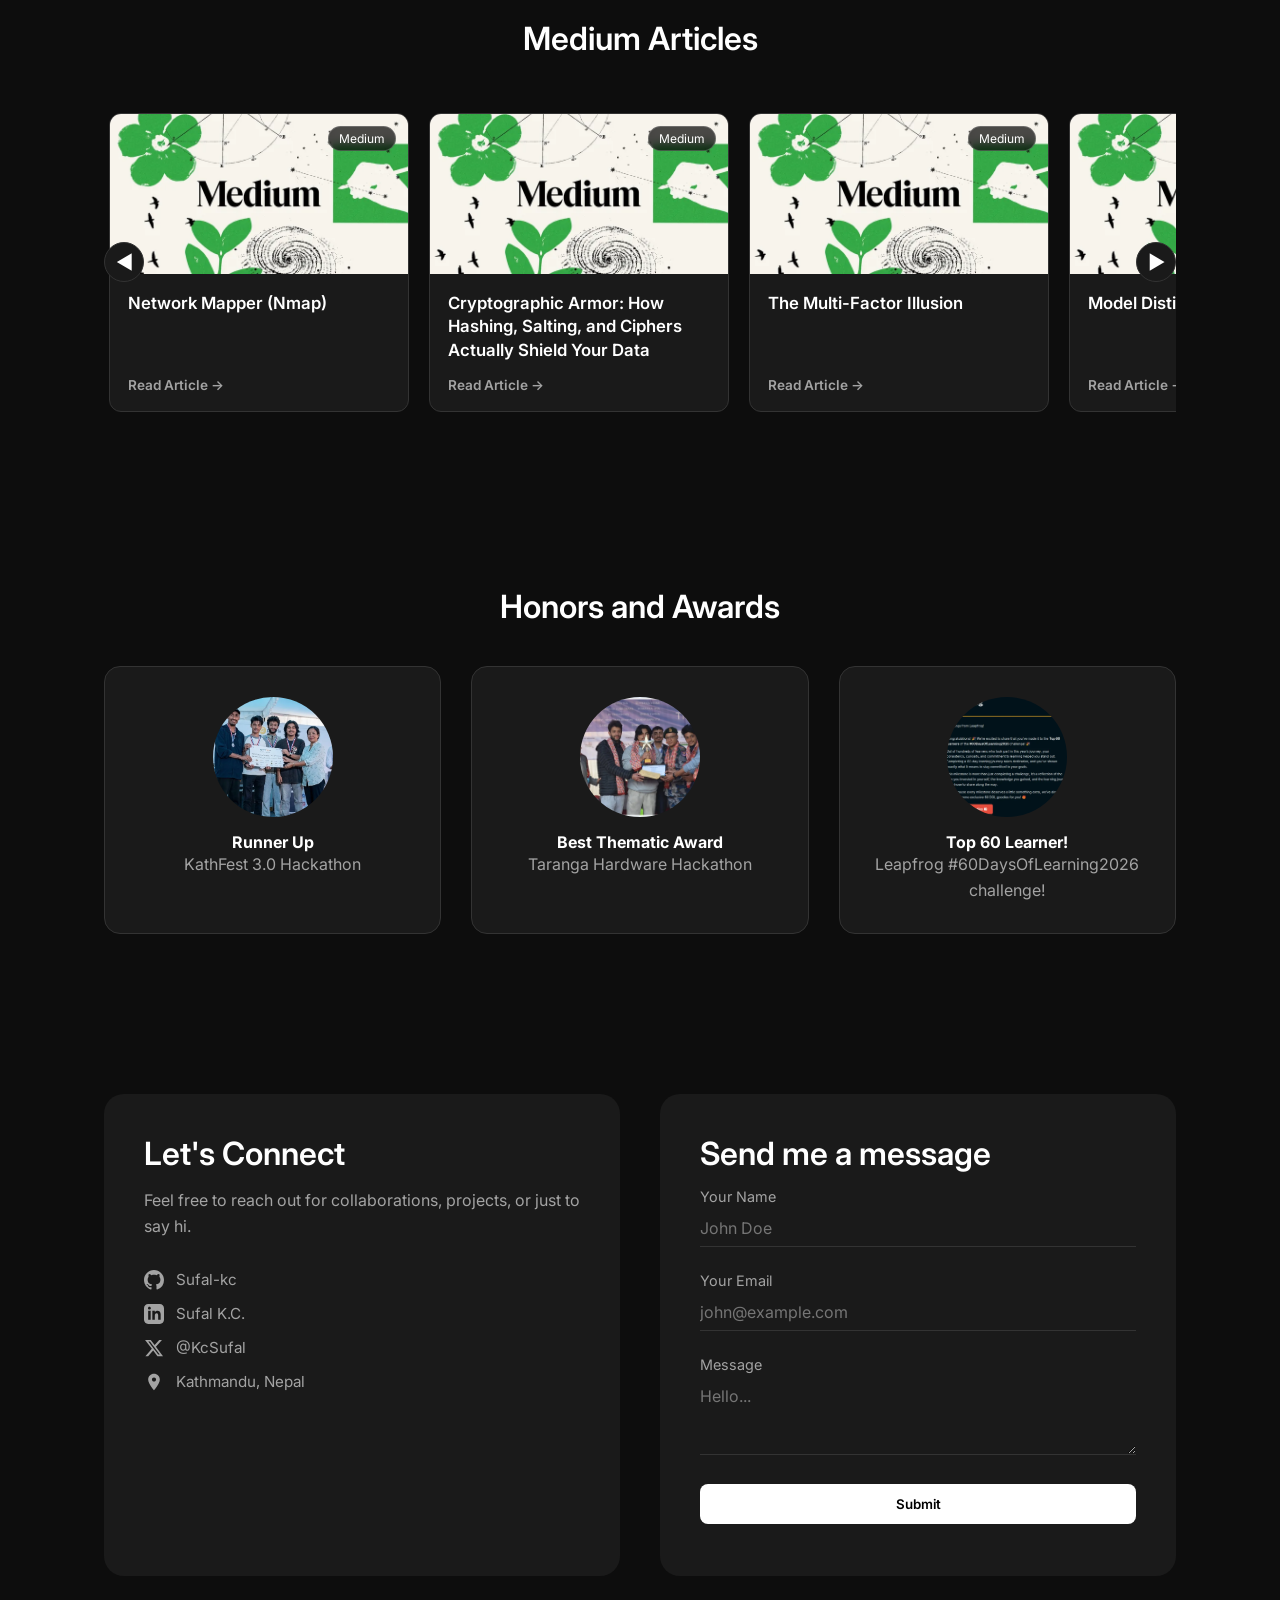
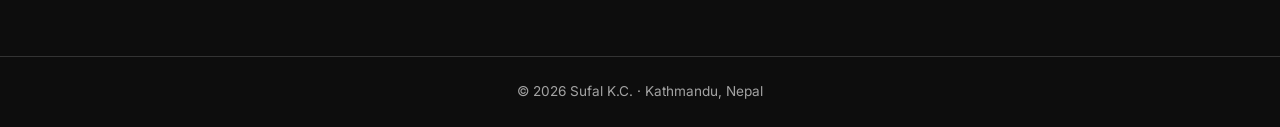
==== commit 7a5c3201: "Improve performance, accessibility, SEO and fix bugs across the site Bugs - Move image modal inside " ====
--- a/index.html
+++ b/index.html
@@ -1,30 +1,44 @@
 <!DOCTYPE html>
-<html lang="en">
+<html lang="en" data-theme="dark">
 <head>
     <meta charset="UTF-8">
     <meta name="viewport" content="width=device-width, initial-scale=1.0">
-    <title>Sufal K.C.</title>
+    <title>Sufal K.C. | Electronics Engineer &amp; Developer</title>
+    <meta name="description" content="Portfolio of Sufal K.C., an Electronics Engineering student and Vice President of SEIS from Kathmandu, Nepal, building IoT, AI/ML and web projects.">
+    <link rel="canonical" href="https://www.kcsufal.com.np/">
+
+    <!-- Open Graph / social previews -->
+    <meta property="og:type" content="website">
+    <meta property="og:url" content="https://www.kcsufal.com.np/">
+    <meta property="og:title" content="Sufal K.C. | Electronics Engineer &amp; Developer">
+    <meta property="og:description" content="IoT, AI/ML and web projects by Sufal K.C., Electronics Engineering student from Kathmandu, Nepal.">
+    <meta property="og:image" content="https://www.kcsufal.com.np/assets/img/og-image.jpg">
+    <meta name="twitter:card" content="summary_large_image">
+
+    <link rel="icon" href="favicon.svg" type="image/svg+xml">
+
+    <!-- Apply saved theme before first paint to avoid a flash of the wrong theme -->
+    <script>
+        try { document.documentElement.setAttribute('data-theme', localStorage.getItem('theme') || 'dark'); } catch (e) {}
+    </script>
+
+    <link rel="preconnect" href="https://fonts.googleapis.com">
+    <link rel="preconnect" href="https://fonts.gstatic.com" crossorigin>
+    <link href="https://fonts.googleapis.com/css2?family=Inter:wght@300;400;600;700&display=swap" rel="stylesheet">
     <link rel="stylesheet" href="./styles.css">
-    <link href="https://fonts.googleapis.com/css2?family=Inter:wght@300;400;600;700&display=swap" rel="stylesheet">
 </head>
-<!-- Image Modal -->
-<div id="image-modal" class="modal-overlay" aria-hidden="true">
-    <div class="modal-content">
-        <button class="modal-close" aria-label="Close modal">&times;</button>
-        <img id="modal-img" src="" alt="Enlarged Honor Photo">
-        <p id="modal-caption"></p>
-    </div>
-</div>
 <body>
 
     <nav>
-        <button class="menu-toggle" aria-label="Toggle navigation" aria-expanded="false">
+        <a href="#home" class="nav-brand" aria-label="Sufal K.C. – back to top">Sufal K.C.</a>
+
+        <button class="menu-toggle" aria-label="Toggle navigation" aria-expanded="false" aria-controls="nav-menu">
             <span></span>
             <span></span>
             <span></span>
         </button>
 
-        <div class="nav-menu">
+        <div class="nav-menu" id="nav-menu">
             <div class="nav-links">
                 <a href="#home">Home</a>
                 <a href="#about">About</a>
@@ -35,10 +49,9 @@
             </div>
 
             <div class="nav-right">
-                <!-- <button id="theme-toggle" class="btn-outline">☀️ Light Mode</button> -->
-                    <label class="theme-switch" for="theme-toggle" aria-label="Toggle Theme">
-                    <input type="checkbox" id="theme-toggle">
-                    <span class="switch-slider">
+                <label class="theme-switch" for="theme-toggle">
+                    <input type="checkbox" id="theme-toggle" aria-label="Switch to light theme">
+                    <span class="switch-slider" aria-hidden="true">
                         <span class="switch-icon moon">🌙</span>
                         <span class="switch-icon sun">☀️</span>
                     </span>
@@ -48,232 +61,216 @@
         </div>
     </nav>
 
-    <section id="home" class="hero">
-        <div class="hero-content">
-            <h1>Sufal K.C</h1>
-            <div class="typewriter-container">
-                <span id="typed-text"></span><span class="cursor">|</span>
-            </div>
-            <a href="/assets/resume/Sufal.pdf" class="btn-primary">Resume &rarr;</a>
-        </div>
-        <div class="hero-image">
-            <img src="assets/img/hero/hero_1.png" alt="Sufal K.C">
-        </div>
-    </section>
-
-    <section id="about" class="section">
-        <h2>About Me</h2>
-        <div class="about-grid">
-            <p>I am Sufal K.C., a dedicated Electronics Engineering Student with a passion for solving problems, finding solutions, and delivering meaningful impact. My journey blends technology, leadership, and community building.</p>
-            <p>With experience across tech communities, IoT based solutions, AI/ML driven projects, and web development project, I strive to build solutions that empower people while creating opportunities for future growth and innovation.</p>
-        </div>
-
-        
-<h3>Skills & Expertise</h3>
-        <div class="skills-container">
-
-            <!-- Programming Languages -->
-            <span class="skill-tag">Python</span>
-            <span class="skill-tag">JavaScript</span>
-            <span class="skill-tag">SQL</span>
-            <span class="skill-tag">C</span>
-            <span class="skill-tag">Java</span>
-
-            <!-- AI / ML & Data -->
-            <span class="skill-tag">Pandas</span>
-            <span class="skill-tag">NumPy</span>
-            <span class="skill-tag">Matplotlib</span>
-            <span class="skill-tag">Requests</span>
-            <span class="skill-tag">Data Analysis</span>
-            <span class="skill-tag">Machine Learning</span>
-
-            <!-- Web Development -->
-            <span class="skill-tag">HTML</span>
-            <span class="skill-tag">CSS</span>
-            <span class="skill-tag">JavaScript</span>
-            <span class="skill-tag">Node.js</span>
-
-            <!-- Engineering & Concepts -->
-            <span class="skill-tag">IoT</span>
-            <span class="skill-tag">Digital Signal Processing</span>
-            <span class="skill-tag">Object-Oriented Programming</span>
-
-            <!-- Soft Skills -->
-            <span class="skill-tag">Problem Solving</span>
-            <span class="skill-tag">Team Leadership</span>
-            <span class="skill-tag">Communication</span>
-            <span class="skill-tag">Event Coordination</span>
-
-        </div>
-
-        <!-- <div class="skills-container">
-            <span class="skill-tag">Agile Methodologies</span>
-            <span class="skill-tag">Risk Mitigation</span>
-            <span class="skill-tag">Team Leadership</span>
-            <span class="skill-tag">Communication Skills</span>
-            <span class="skill-tag">Python</span>
-            <span class="skill-tag">Data Analysis</span>
-            <span class="skill-tag">Machine Learning</span>
-            <span class="skill-tag">IoT Development</span>
-            <span class="skill-tag">Community Building</span>
-            <span class="skill-tag">Moderator</span>
-            <span class="skill-tag">Event Coordination</span>
-        </div> -->
-    </section>
-
-    <section id="experiences" class="section">
-        <h2>Work Experiences</h2>
-        <div class="timeline">
-            <div class="timeline-item left">
-                <div class="timeline-content">
-                    <img src="assets/img/company/seis.png" alt="Logo" class="company-logo">
-                    <div>
-                        <h4>Vice President</h4>
-                        <p>SEIS</p>
-                        <span>January 2024 - Present</span>
-                    </div>
-                </div>
-            </div>
-            <div class="timeline-item right">
-                <div class="timeline-content">
-                    <img src="assets/img/company/unesco.png" alt="Logo" class="company-logo">
-                    <div>
-                        <h4>Support the Research Study on Peace as an Outreach Online Volunteer</h4>
-                        <p>UNESCO Mahatma Gandhi Institute of Education</p>
-                        <span>Oct 2025 - Dec 2025</span>
-                    </div>
-                </div>
-            </div>
-            <div class="timeline-item left">
-                <div class="timeline-content">
-                    <img src="assets/img/company/sunway.png" alt="Logo" class="company-logo">
-                    <div>
-                        <h4>Data Science Fellow</h4>
-                        <p>Sunway Student Representation Council</p>
-                        <span>Feb 2025 - June 2025</span>
-                    </div>
-                </div>
-            </div>
-            
-            <div class="timeline-item right">
-                <div class="timeline-content">
-                    <img src="assets/img/company/origami.png" alt="Logo" class="company-logo">
-                    <div>
-                        <h4>Graphics Design Internship/ Fellowship</h4>
-                        <p>Origami for Good Nepal</p>
-                        <span>Sep 2025 - Nov 2025</span>
-                    </div>
-                </div>
-            </div>
-        </div>
-    </section>
-
-    <section id="projects" class="section">
-    <h2>My Projects</h2>
-    <div class="carousel-wrapper">
-        <!-- Left Arrow Button -->
-        <button class="scroll-btn left-btn" onclick="scrollProjects(-350)">&#9664;</button>
-        
-        <!-- Carousel Container with Unique ID -->
-        <div class="carousel project-carousel" id="projects-scroll">
-            <div class="project-card">
-                <img src="https://via.placeholder.com/200" alt="RF Wave Motion Detection">
-                <div class="project-info">
-                    <h4>RF WAVE CSI BASED ROOM SECURITY MOTION DETECTION SYSTEM</h4>
-                    <p>A wireless sensor network using home wifi for real time motion detection in rooms. Decreased cost, trained in college environment and multiple node receivers.</p>
-                    <a href="https://github.com/Sufal-kc/RF-WAVE-CSI-BASED-ROOM-SECURITY-MOTION-DETECTION-SYSTEM.git" class="btn-outline small-btn" target="_blank">View Project &rarr;</a>
-                </div>
-            </div>
-            
-            <div class="project-card">
-                <img src="https://via.placeholder.com/200" alt="Offline Communication">
-                <div class="project-info">
-                    <h4>OFFLINE.COM</h4>
-                    <p>Offline communication within organization or Disaster using NRF and Esp32. Allows users within 150m to chat offline, share low storage data below 1MB (Due to Esp32 devkit v1 limitation).</p>
-                    <a href="https://github.com/Sufal-kc/offline.com.git" class="btn-outline small-btn" target="_blank">View Project &rarr;</a>
-                </div>
-            </div>
-
-            <div class="project-card">
-                <img src="https://via.placeholder.com/200" alt="Bus Route Navigator">
-                <div class="project-info">
-                    <h4>AI POWERED BUS ROUTE NAVIGATOR</h4>
-                    <p>Allows tourist to naviagate to Kathmandu valley with Proper fare. Also has emergency, student discount, disability discount and user interface to add new routes too.</p>
-                    <a href="https://github.com/Sufal-kc/AI-Powered-Bus-Route-Navigator.git" class="btn-outline small-btn" target="_blank">View Project &rarr;</a>
-                </div>
-            </div>
-
-            <div class="project-card">
-                <img src="https://via.placeholder.com/200" alt="Eye Controlled Wheelchair">
-                <div class="project-info">
-                    <h4>AI POWERED EYE CONTROLLED WHEELCHAIR</h4>
-                    <p>A prototype assistive mobility system that maps eye blink and head pose gestures to vehicle movement commands. Additionally worked on joystick based and emergency features.</p>
-                    <a href="https://github.com/Sufal-kc/AI-Powered-Eye-controlled-Wheelchair.git" class="btn-outline small-btn" target="_blank">View Project &rarr;</a>
-                </div>
-            </div>
-
-            <div class="project-card">
-                <img src="https://via.placeholder.com/200" alt="Eye Controlled Wheelchair">
-                <div class="project-info">
-                    <h4>QR code attendance system</h4>
-                    <p>A Web app containing admin(Teacher) and user(Student) for attendance using QR Code built as project of Java and mysql database.
-                        Implemented RESTful APIs to handle user authentication and secure data retrieval
-                    </p>
-                    <a href="https://github.com/Sufal-kc/QR-code-attendance-.git" class="btn-outline small-btn" target="_blank">View Project &rarr;</a>
-                </div>
-            </div>
-        </div>
-
-        <!-- Right Arrow Button -->
-        <button class="scroll-btn right-btn" onclick="scrollProjects(350)">&#9654;</button>
-    </div>
-    </section>
-    
-<section id="articles" class="section">
-    <h2>Medium Articles</h2>
-    <div class="carousel-wrapper">
-        <!-- Scroll Left Button -->
-        <button class="scroll-btn left-btn" onclick="scrollArticles(-320)">&#9664;</button>
-        
-        <!-- Articles Dynamic Container -->
-        <div class="carousel articles-carousel" id="articles-scroll">
-            <p id="articles-loading" style="color: var(--text-muted); padding: 20px;">Loading articles from Medium...</p>
-        </div>
-
-        <!-- Scroll Right Button -->
-        <button class="scroll-btn right-btn" onclick="scrollArticles(320)">&#9654;</button>
-    </div>
-</section>
-
-
-    <section id="honors" class="section">
-        <h2>Honors and Awards</h2>
-        <div class="honors-grid">
-            <div class="honor-card">
-                <img src="assets/img/honor/kathfest.jpg" alt="Trophy" class="circle-img">
-                <h4>Runner Up</h4>
-                <p>KathFest 3.0 Hackathon</p>
-            </div>
-            <div class="honor-card">
-                <img src="assets/img/honor/Taranga.png" alt="Award" class="circle-img">
-                <h4>Best Thematic Award</h4>
-                <p>Taranga Hardware Hackathon</p>
-            </div>
-            <div class="honor-card">
-                <img src="assets/img/honor/lsp2.png" alt="Trophy" class="circle-img">
-                <h4>Top 60 Learner!</h4>
-                <p>Leapfrog #60DaysOfLearning2026 challenge!</p>
-            </div>
-            <!-- <div class="honor-card">
-                <img src="https://via.placeholder.com/150" alt="Award" class="circle-img">
-                <h4>Best Pitch Award</h4>
-                <p>Deerhack'23</p>
-            </div> -->
-        </div>
-    </section>
-
-    <section id="contact" class="section contact-section">
-        <div class="contact-card">
+    <main>
+        <section id="home" class="hero">
+            <div class="hero-content">
+                <h1>Sufal K.C</h1>
+                <p class="sr-only">Electronics Engineer, Vice President of SEIS, AI Enthusiast</p>
+                <div class="typewriter-container" aria-hidden="true">
+                    <span id="typed-text"></span><span class="cursor">|</span>
+                </div>
+                <a href="/assets/resume/Sufal.pdf" class="btn-primary" target="_blank" rel="noopener">Resume &rarr;</a>
+            </div>
+            <div class="hero-image">
+                <img src="assets/img/hero/hero.webp" alt="Portrait of Sufal K.C." width="607" height="769" fetchpriority="high">
+            </div>
+        </section>
+
+        <section id="about" class="section">
+            <h2>About Me</h2>
+            <div class="about-grid">
+                <p>I'm Sufal K.C., an Electronics Engineering student from Kathmandu who enjoys turning real problems into working hardware and software. I currently serve as Vice President of SEIS, and I've been Runner Up at the KathFest 3.0 Hackathon and won the Best Thematic Award at the Taranga Hardware Hackathon.</p>
+                <p>My work spans IoT systems built on ESP32 and Wi-Fi sensing, AI/ML projects like an eye-controlled wheelchair, and full-stack web apps. I care about building technology that is affordable, accessible and genuinely useful, and about growing the tech communities around me.</p>
+            </div>
+
+            <h3>Skills &amp; Expertise</h3>
+            <ul class="skills-container">
+                <!-- Programming Languages -->
+                <li class="skill-tag">Python</li>
+                <li class="skill-tag">JavaScript</li>
+                <li class="skill-tag">SQL</li>
+                <li class="skill-tag">C</li>
+                <li class="skill-tag">Java</li>
+
+                <!-- AI / ML & Data -->
+                <li class="skill-tag">Pandas</li>
+                <li class="skill-tag">NumPy</li>
+                <li class="skill-tag">Matplotlib</li>
+                <li class="skill-tag">Requests</li>
+                <li class="skill-tag">Data Analysis</li>
+                <li class="skill-tag">Machine Learning</li>
+
+                <!-- Web Development -->
+                <li class="skill-tag">HTML</li>
+                <li class="skill-tag">CSS</li>
+                <li class="skill-tag">Node.js</li>
+
+                <!-- Engineering & Concepts -->
+                <li class="skill-tag">IoT</li>
+                <li class="skill-tag">Digital Signal Processing</li>
+                <li class="skill-tag">Object-Oriented Programming</li>
+
+                <!-- Soft Skills -->
+                <li class="skill-tag">Problem Solving</li>
+                <li class="skill-tag">Team Leadership</li>
+                <li class="skill-tag">Communication</li>
+                <li class="skill-tag">Event Coordination</li>
+            </ul>
+        </section>
+
+        <section id="experiences" class="section">
+            <h2>Work Experiences</h2>
+            <div class="timeline">
+                <div class="timeline-item left">
+                    <div class="timeline-content">
+                        <img src="assets/img/company/seis.webp" alt="SEIS logo" class="company-logo" width="40" height="40" loading="lazy">
+                        <div>
+                            <h4>Vice President</h4>
+                            <p>SEIS</p>
+                            <span>Jan 2024 - Present</span>
+                        </div>
+                    </div>
+                </div>
+                <div class="timeline-item right">
+                    <div class="timeline-content">
+                        <img src="assets/img/company/unesco.webp" alt="UNESCO MGIEP logo" class="company-logo" width="40" height="40" loading="lazy">
+                        <div>
+                            <h4>Support the Research Study on Peace as an Outreach Online Volunteer</h4>
+                            <p>UNESCO Mahatma Gandhi Institute of Education</p>
+                            <span>Oct 2025 - Dec 2025</span>
+                        </div>
+                    </div>
+                </div>
+                <div class="timeline-item left">
+                    <div class="timeline-content">
+                        <img src="assets/img/company/origami.webp" alt="Origami for Good Nepal logo" class="company-logo" width="40" height="40" loading="lazy">
+                        <div>
+                            <h4>Graphics Design Internship/ Fellowship</h4>
+                            <p>Origami for Good Nepal</p>
+                            <span>Sep 2025 - Nov 2025</span>
+                        </div>
+                    </div>
+                </div>
+                <div class="timeline-item right">
+                    <div class="timeline-content">
+                        <img src="assets/img/company/sunway.webp" alt="Sunway Student Representation Council logo" class="company-logo" width="40" height="40" loading="lazy">
+                        <div>
+                            <h4>Data Science Fellow</h4>
+                            <p>Sunway Student Representation Council</p>
+                            <span>Feb 2025 - Jun 2025</span>
+                        </div>
+                    </div>
+                </div>
+            </div>
+        </section>
+
+        <section id="projects" class="section">
+            <h2>My Projects</h2>
+            <div class="carousel-wrapper">
+                <button class="scroll-btn left-btn" data-carousel="projects-scroll" data-dir="-1" aria-label="Previous projects">&#9664;</button>
+
+                <div class="carousel project-carousel" id="projects-scroll">
+                    <article class="project-card">
+                        <img src="assets/img/projects/rf-csi.svg" alt="RF Wave CSI motion detection project" width="250" height="163" loading="lazy">
+                        <div class="project-info">
+                            <h4>RF WAVE CSI BASED ROOM SECURITY MOTION DETECTION SYSTEM</h4>
+                            <p>A wireless sensor network using home Wi-Fi for real-time motion detection in rooms. Low cost, trained in a college environment with multiple receiver nodes.</p>
+                            <ul class="tech-tags" aria-label="Technologies">
+                                <li>Python</li><li>Wi-Fi CSI</li><li>Machine Learning</li>
+                            </ul>
+                            <a href="https://github.com/Sufal-kc/RF-WAVE-CSI-BASED-ROOM-SECURITY-MOTION-DETECTION-SYSTEM" class="btn-outline small-btn" target="_blank" rel="noopener">View Project &rarr;</a>
+                        </div>
+                    </article>
+
+                    <article class="project-card">
+                        <img src="assets/img/projects/offline-com.svg" alt="OFFLINE.COM project" width="250" height="163" loading="lazy">
+                        <div class="project-info">
+                            <h4>OFFLINE.COM</h4>
+                            <p>Offline communication within an organization or during disasters using NRF and ESP32. Lets users within 150m chat offline and share small files under 1MB (an ESP32 DevKit v1 limitation).</p>
+                            <ul class="tech-tags" aria-label="Technologies">
+                                <li>ESP32</li><li>NRF</li><li>C++</li><li>JavaScript</li>
+                            </ul>
+                            <a href="https://github.com/Sufal-kc/offline.com" class="btn-outline small-btn" target="_blank" rel="noopener">View Project &rarr;</a>
+                        </div>
+                    </article>
+
+                    <article class="project-card">
+                        <img src="assets/img/projects/bus-navigator.svg" alt="AI powered bus route navigator project" width="250" height="163" loading="lazy">
+                        <div class="project-info">
+                            <h4>AI POWERED BUS ROUTE NAVIGATOR</h4>
+                            <p>Helps tourists navigate the Kathmandu valley with the correct fare. Includes emergency info, student and disability discounts, and an interface to add new routes.</p>
+                            <ul class="tech-tags" aria-label="Technologies">
+                                <li>TypeScript</li><li>Web App</li><li>AI</li>
+                            </ul>
+                            <a href="https://github.com/Sufal-kc/AI-Powered-Bus-Route-Navigator" class="btn-outline small-btn" target="_blank" rel="noopener">View Project &rarr;</a>
+                        </div>
+                    </article>
+
+                    <article class="project-card">
+                        <img src="assets/img/projects/wheelchair.svg" alt="AI powered eye controlled wheelchair project" width="250" height="163" loading="lazy">
+                        <div class="project-info">
+                            <h4>AI POWERED EYE CONTROLLED WHEELCHAIR</h4>
+                            <p>A prototype assistive mobility system that maps eye blink and head pose gestures to movement commands, with additional joystick control and emergency features.</p>
+                            <ul class="tech-tags" aria-label="Technologies">
+                                <li>Python</li><li>Computer Vision</li><li>Assistive Tech</li>
+                            </ul>
+                            <a href="https://github.com/Sufal-kc/AI-Powered-Eye-controlled-Wheelchair" class="btn-outline small-btn" target="_blank" rel="noopener">View Project &rarr;</a>
+                        </div>
+                    </article>
+
+                    <article class="project-card">
+                        <img src="assets/img/projects/qr-attendance.svg" alt="QR code attendance system project" width="250" height="163" loading="lazy">
+                        <div class="project-info">
+                            <h4>QR CODE ATTENDANCE SYSTEM</h4>
+                            <p>A web app with admin (teacher) and user (student) portals for taking attendance via QR code, with RESTful APIs for authentication and secure data retrieval.</p>
+                            <ul class="tech-tags" aria-label="Technologies">
+                                <li>Java</li><li>MySQL</li><li>REST API</li><li>Docker</li>
+                            </ul>
+                            <a href="https://github.com/Sufal-kc/QR-code-attendance-" class="btn-outline small-btn" target="_blank" rel="noopener">View Project &rarr;</a>
+                        </div>
+                    </article>
+                </div>
+
+                <button class="scroll-btn right-btn" data-carousel="projects-scroll" data-dir="1" aria-label="Next projects">&#9654;</button>
+            </div>
+        </section>
+
+        <section id="articles" class="section">
+            <h2>Medium Articles</h2>
+            <div class="carousel-wrapper">
+                <button class="scroll-btn left-btn" data-carousel="articles-scroll" data-dir="-1" aria-label="Previous articles">&#9664;</button>
+
+                <div class="carousel articles-carousel" id="articles-scroll" aria-live="polite">
+                    <p class="muted-note">Loading articles from Medium...</p>
+                </div>
+
+                <button class="scroll-btn right-btn" data-carousel="articles-scroll" data-dir="1" aria-label="Next articles">&#9654;</button>
+            </div>
+        </section>
+
+        <section id="honors" class="section">
+            <h2>Honors and Awards</h2>
+            <div class="honors-grid">
+                <div class="honor-card" role="button" tabindex="0" aria-haspopup="dialog">
+                    <img src="assets/img/honor/kathfest.webp" alt="KathFest 3.0 Hackathon, Runner Up" class="circle-img" width="120" height="120" loading="lazy">
+                    <h4>Runner Up</h4>
+                    <p>KathFest 3.0 Hackathon</p>
+                </div>
+                <div class="honor-card" role="button" tabindex="0" aria-haspopup="dialog">
+                    <img src="assets/img/honor/taranga.webp" alt="Taranga Hardware Hackathon, Best Thematic Award" class="circle-img" width="120" height="120" loading="lazy">
+                    <h4>Best Thematic Award</h4>
+                    <p>Taranga Hardware Hackathon</p>
+                </div>
+                <div class="honor-card" role="button" tabindex="0" aria-haspopup="dialog">
+                    <img src="assets/img/honor/lsp.webp" alt="Leapfrog #60DaysOfLearning2026, Top 60 Learner" class="circle-img" width="120" height="120" loading="lazy">
+                    <h4>Top 60 Learner!</h4>
+                    <p>Leapfrog #60DaysOfLearning2026 challenge!</p>
+                </div>
+            </div>
+        </section>
+
+        <section id="contact" class="section contact-section">
+            <div class="contact-card">
                 <div class="contact-info">
                     <h2>Let's Connect</h2>
                     <p>Feel free to reach out for collaborations, projects, or just to say hi.</p>
@@ -282,71 +279,74 @@
                         <ul class="social-links">
                             <li>
                                 <a href="https://github.com/Sufal-kc" target="_blank" rel="noopener noreferrer">
-                                    <svg class="social-icon" width="20" height="20" viewBox="0 0 24 24"><path d="M12 0C5.37 0 0 5.37 0 12c0 5.31 3.435 9.795 8.205 11.385.6.105.825-.255.825-.57 0-.285-.015-1.23-.015-2.235-3.015.555-3.795-.735-4.035-1.41-.135-.345-.72-1.41-1.23-1.695-.42-.225-1.02-.78-.015-.795.945-.015 1.62.87 1.845 1.23 1.08 1.815 2.805 1.305 3.495.99.105-.78.42-1.305.765-1.605-2.67-.3-5.46-1.335-5.46-5.925 0-1.305.465-2.385 1.23-3.225-.12-.3-.54-1.53.12-3.18 0 0 1.005-.315 3.3 1.23.96-.27 1.98-.405 3-.405s2.04.135 3 .405c2.295-1.56 3.3-1.23 3.3-1.23.66 1.65.24 2.88.12 3.18.765.84 1.23 1.905 1.23 3.225 0 4.605-2.805 5.625-5.475 5.925.435.375.81 1.095.81 2.22 0 1.605-.015 2.895-.015 3.3 0 .315.225.69.825.57A12.02 12.02 0 0024 12c0-6.63-5.37-12-12-12z"/></svg>
+                                    <svg class="social-icon" width="20" height="20" viewBox="0 0 24 24" aria-hidden="true"><path d="M12 0C5.37 0 0 5.37 0 12c0 5.31 3.435 9.795 8.205 11.385.6.105.825-.255.825-.57 0-.285-.015-1.23-.015-2.235-3.015.555-3.795-.735-4.035-1.41-.135-.345-.72-1.41-1.23-1.695-.42-.225-1.02-.78-.015-.795.945-.015 1.62.87 1.845 1.23 1.08 1.815 2.805 1.305 3.495.99.105-.78.42-1.305.765-1.605-2.67-.3-5.46-1.335-5.46-5.925 0-1.305.465-2.385 1.23-3.225-.12-.3-.54-1.53.12-3.18 0 0 1.005-.315 3.3 1.23.96-.27 1.98-.405 3-.405s2.04.135 3 .405c2.295-1.56 3.3-1.23 3.3-1.23.66 1.65.24 2.88.12 3.18.765.84 1.23 1.905 1.23 3.225 0 4.605-2.805 5.625-5.475 5.925.435.375.81 1.095.81 2.22 0 1.605-.015 2.895-.015 3.3 0 .315.225.69.825.57A12.02 12.02 0 0024 12c0-6.63-5.37-12-12-12z"/></svg>
                                     <span>Sufal-kc</span>
                                 </a>
                             </li>
                             <li>
                                 <a href="https://www.linkedin.com/in/sufal-kc/" target="_blank" rel="noopener noreferrer">
-                                    <svg class="social-icon" width="20" height="20" viewBox="0 0 24 24"><path d="M19 0h-14c-2.761 0-5 2.239-5 5v14c0 2.761 2.239 5 5 5h14c2.762 0 5-2.239 5-5v-14c0-2.761-2.238-5-5-5zm-11 19h-3v-11h3v11zm-1.5-12.268c-.966 0-1.75-.79-1.75-1.764s.784-1.764 1.75-1.764 1.75.79 1.75 1.764-.783 1.764-1.75 1.764zm13.5 12.268h-3v-5.604c0-3.368-4-3.113-4 0v5.604h-3v-11h3v1.765c1.396-2.586 7-2.777 7 2.476v6.759z"/></svg>
+                                    <svg class="social-icon" width="20" height="20" viewBox="0 0 24 24" aria-hidden="true"><path d="M19 0h-14c-2.761 0-5 2.239-5 5v14c0 2.761 2.239 5 5 5h14c2.762 0 5-2.239 5-5v-14c0-2.761-2.238-5-5-5zm-11 19h-3v-11h3v11zm-1.5-12.268c-.966 0-1.75-.79-1.75-1.764s.784-1.764 1.75-1.764 1.75.79 1.75 1.764-.783 1.764-1.75 1.764zm13.5 12.268h-3v-5.604c0-3.368-4-3.113-4 0v5.604h-3v-11h3v1.765c1.396-2.586 7-2.777 7 2.476v6.759z"/></svg>
                                     <span>Sufal K.C.</span>
                                 </a>
                             </li>
                             <li>
                                 <a href="https://x.com/KcSufal" target="_blank" rel="noopener noreferrer">
-                                    <svg class="social-icon" width="20" height="20" viewBox="0 0 24 24"><path d="M18.244 2.25h3.308l-7.227 8.26 8.502 11.24H16.17l-5.214-6.817L4.99 21.75H1.68l7.73-8.835L1.254 2.25H8.08l4.713 6.231zm-1.161 17.52h1.833L7.084 4.126H5.117z"/></svg>
-                                    <span>@Sufal_kc</span>
+                                    <svg class="social-icon" width="20" height="20" viewBox="0 0 24 24" aria-hidden="true"><path d="M18.244 2.25h3.308l-7.227 8.26 8.502 11.24H16.17l-5.214-6.817L4.99 21.75H1.68l7.73-8.835L1.254 2.25H8.08l4.713 6.231zm-1.161 17.52h1.833L7.084 4.126H5.117z"/></svg>
+                                    <span>@KcSufal</span>
                                 </a>
                             </li>
-                            <!-- <li>
-                                <a href="https://www.instagram.com/sufalkc__" target="_blank" rel="noopener noreferrer">
-                                    <svg class="social-icon" width="20" height="20" viewBox="0 0 24 24"><path d="M12 2.163c3.204 0 3.584.012 4.85.07 3.252.148 4.771 1.691 4.919 4.919.058 1.265.069 1.645.069 4.849 0 3.205-.012 3.584-.069 4.849-.149 3.225-1.664 4.771-4.919 4.919-1.266.058-1.644.07-4.85.07-3.204 0-3.584-.012-4.849-.07-3.26-.149-4.771-1.699-4.919-4.92-.058-1.265-.07-1.644-.07-4.849 0-3.204.013-3.583.07-4.849.149-3.227 1.664-4.771 4.919-4.919 1.266-.057 1.645-.069 4.849-.069zm0-2.163c-3.259 0-3.667.014-4.947.072-4.358.2-6.78 2.618-6.98 6.98-.059 1.281-.073 1.689-.073 4.948 0 3.259.014 3.668.072 4.948.2 4.358 2.618 6.78 6.98 6.98 1.281.058 1.689.072 4.948.072 3.259 0 3.668-.014 4.948-.072 4.354-.2 6.782-2.618 6.979-6.98.059-1.28.073-1.689.073-4.948 0-3.259-.014-3.667-.072-4.947-.196-4.354-2.617-6.78-6.979-6.98-1.281-.059-1.69-.073-4.949-.073zm0 5.838c-3.403 0-6.162 2.759-6.162 6.162s2.759 6.163 6.162 6.163 6.162-2.759 6.162-6.163c0-3.403-2.759-6.162-6.162-6.162zm0 10.162c-2.209 0-4-1.79-4-4 0-2.209 1.791-4 4-4s4 1.791 4 4c0 2.21-1.791 4-4 4zm6.406-11.845c-.796 0-1.441.645-1.441 1.44s.645 1.44 1.441 1.44c.795 0 1.439-.645 1.439-1.44s-.644-1.44-1.439-1.44z"/></svg>
-                                    <span>@sufal_kc</span>
-                                </a>
-                            </li> -->
-                            <!-- <li>
-                                <a href="https://www.facebook.com/sufal.chettri.2025" target="_blank" rel="noopener noreferrer">
-                                    <svg class="social-icon" width="20" height="20" viewBox="0 0 24 24"><path d="M24 12.073c0-6.627-5.373-12-12-12s-12 5.373-12 12c0 5.99 4.388 10.954 10.125 11.854v-8.385H7.078v-3.47h3.047V9.43c0-3.007 1.792-4.669 4.533-4.669 1.312 0 2.686.235 2.686.235v2.953H15.83c-1.491 0-1.956.925-1.956 1.874v2.25h3.328l-.532 3.47h-2.796v8.385C19.612 23.027 24 18.062 24 12.073z"/></svg>
-                                    <span>Sufal K.C.</span>
-                                </a>
-                            </li> -->
                         </ul>
 
-                        <div class="location-detail" style="margin-top: 14px;">
-                            <svg class="social-icon" width="20" height="20" viewBox="0 0 24 24"><path d="M12 2C8.13 2 5 5.13 5 9c0 5.25 7 13 7 13s7-7.75 7-13c0-3.87-3.13-7-7-7zm0 9.5c-1.38 0-2.5-1.12-2.5-2.5s1.12-2.5 2.5-2.5 2.5 1.12 2.5 2.5-1.12 2.5-2.5 2.5z"/></svg>
+                        <div class="location-detail">
+                            <svg class="social-icon" width="20" height="20" viewBox="0 0 24 24" aria-hidden="true"><path d="M12 2C8.13 2 5 5.13 5 9c0 5.25 7 13 7 13s7-7.75 7-13c0-3.87-3.13-7-7-7zm0 9.5c-1.38 0-2.5-1.12-2.5-2.5s1.12-2.5 2.5-2.5 2.5 1.12 2.5 2.5-1.12 2.5-2.5 2.5z"/></svg>
                             <span>Kathmandu, Nepal</span>
                         </div>
                     </div>
-
-    <div class="footer-copy">
-        <p>&copy; <span id="year"></span> Sufal K.C.</p>
+                </div>
+
+                <div class="contact-form">
+                    <h2>Send me a message</h2>
+                    <form id="contact-form">
+                        <!-- Web3Forms public access key (safe to expose; it only allows sending to the registered inbox) -->
+                        <input type="hidden" name="access_key" value="34ba28f0-e757-4d7f-a1b6-13ea565d9683">
+                        <input type="hidden" name="subject" value="New message from kcsufal.com.np portfolio">
+                        <input type="hidden" name="from_name" value="Portfolio Contact Form">
+                        <!-- Honeypot spam protection: real users never see or tick this -->
+                        <input type="checkbox" name="botcheck" class="honeypot" tabindex="-1" autocomplete="off" aria-hidden="true">
+
+                        <div class="input-group">
+                            <label for="userName">Your Name</label>
+                            <input type="text" id="userName" name="name" placeholder="John Doe" autocomplete="name" required>
+                        </div>
+                        <div class="input-group">
+                            <label for="userEmail">Your Email</label>
+                            <input type="email" id="userEmail" name="email" placeholder="john@example.com" autocomplete="email" required>
+                        </div>
+                        <div class="input-group">
+                            <label for="userMessage">Message</label>
+                            <textarea id="userMessage" name="message" rows="3" placeholder="Hello..." required></textarea>
+                        </div>
+                        <button type="submit" id="btn-submit" class="btn-submit">Submit</button>
+                        <p id="form-status" class="form-status" role="status" aria-live="polite"></p>
+                    </form>
+                </div>
+            </div>
+        </section>
+    </main>
+
+    <footer class="site-footer">
+        <p>&copy; <span id="year"></span> Sufal K.C. · Kathmandu, Nepal</p>
+    </footer>
+
+    <!-- Image Modal -->
+    <div id="image-modal" class="modal-overlay" role="dialog" aria-modal="true" aria-labelledby="modal-caption" aria-hidden="true">
+        <div class="modal-content">
+            <button class="modal-close" aria-label="Close">&times;</button>
+            <img id="modal-img" src="" alt="">
+            <p id="modal-caption"></p>
+        </div>
     </div>
-</div>
-            <div class="contact-form">
-                <h2>Send me a message</h2>
-                <form id="contact-form">
-                    <!-- Paste my Web3Forms Access Key here -->
-                    <input type="hidden" name="access_key" value="34ba28f0-e757-4d7f-a1b6-13ea565d9683">
-
-                    <div class="input-group">
-                        <label for="userName">Your Name</label>
-                        <input type="text" id="userName" name="name" placeholder="John Doe" required>
-                    </div>
-                    <div class="input-group">
-                        <label for="userEmail">Your Email</label>
-                        <input type="email" id="userEmail" name="email" placeholder="john@example.com" required>
-                    </div>
-                    <div class="input-group">
-                        <label for="userMessage">Message</label>
-                        <textarea id="userMessage" name="message" rows="3" placeholder="Hello..." required></textarea>
-                    </div>
-                    <button type="submit" id="btn-submit" class="btn-submit">Submit</button>
-                    <p id="form-status" style="margin-top: 12px; font-size: 0.9rem;"></p>
-                </form>
-            </div>
-        </div>
-    </section>
 
     <script src="script.js"></script>
 </body>
-</html>+</html>
--- a/styles.css
+++ b/styles.css
@@ -1,3 +1,6 @@
+/* ==========================================
+   Theme tokens
+   ========================================== */
 :root {
     --bg-color: #0d0d0d;
     --card-bg: #1a1a1a;
@@ -7,6 +10,9 @@
     --accent: #2c2c2c;
     --btn-bg: #ffffff;
     --btn-text: #000000;
+    --success: #4caf50;
+    --error: #f44336;
+    --nav-height: 80px;
 }
 [data-theme="light"] {
     /* Inverted Light Mode (Light background, Dark text) */
@@ -18,7 +24,118 @@
     --accent: #e0e0e0;
     --btn-bg: #000000;
     --btn-text: #ffffff;
-}
+    --success: #2e7d32;
+    --error: #c62828;
+}
+
+/* ==========================================
+   Base
+   ========================================== */
+* {
+    margin: 0;
+    padding: 0;
+    box-sizing: border-box;
+    font-family: 'Inter', sans-serif;
+}
+
+html {
+    scroll-behavior: smooth;
+}
+
+body {
+    background-color: var(--bg-color);
+    color: var(--text-main);
+    transition: background-color 0.3s ease, color 0.3s ease;
+    overflow-x: hidden;
+}
+
+img {
+    max-width: 100%;
+    height: auto;
+    display: block;
+}
+
+/* Keep section headings visible below the sticky nav when jumping to anchors */
+section[id] {
+    scroll-margin-top: var(--nav-height);
+}
+
+/* Visible keyboard focus everywhere */
+:focus-visible {
+    outline: 2px solid var(--text-main);
+    outline-offset: 3px;
+}
+
+/* Visually hidden but available to screen readers */
+.sr-only {
+    position: absolute;
+    width: 1px;
+    height: 1px;
+    padding: 0;
+    margin: -1px;
+    overflow: hidden;
+    clip: rect(0, 0, 0, 0);
+    white-space: nowrap;
+    border: 0;
+}
+
+/* Typography */
+h1 { font-size: 3.5rem; font-weight: 700; margin-bottom: 10px; }
+h2 { font-size: 2rem; text-align: center; margin-bottom: 40px; font-weight: 600; }
+h3 { font-size: 1.5rem; text-align: center; margin: 40px 0 20px; }
+p { color: var(--text-muted); line-height: 1.6; }
+
+.muted-note { color: var(--text-muted); padding: 20px; }
+
+/* ==========================================
+   Navigation
+   ========================================== */
+nav {
+    display: flex;
+    justify-content: space-between;
+    align-items: center;
+    gap: 40px;
+    padding: 20px 50px;
+    position: sticky;
+    top: 0;
+    background-color: var(--bg-color);
+    z-index: 1000;
+    border-bottom: 1px solid var(--border-color);
+}
+
+.nav-brand {
+    color: var(--text-main);
+    text-decoration: none;
+    font-weight: 700;
+    font-size: 1.1rem;
+    letter-spacing: 0.02em;
+    white-space: nowrap;
+}
+
+.nav-menu {
+    display: flex;
+    align-items: center;
+    justify-content: space-between;
+    gap: 25px;
+    flex: 1;
+}
+
+.nav-links {
+    display: flex;
+    align-items: center;
+    flex-wrap: wrap;
+    gap: 18px;
+}
+
+.nav-links a {
+    color: var(--text-muted);
+    text-decoration: none;
+    font-size: 0.9rem;
+    transition: color 0.3s;
+}
+
+.nav-links a:hover { color: var(--text-main); }
+
 /* Container for right-aligned nav items */
 .nav-right {
     display: flex;
@@ -26,21 +143,6 @@
     justify-content: flex-end;
     gap: 15px;
     flex-wrap: wrap;
-}
-
-.nav-menu {
-    display: flex;
-    align-items: center;
-    justify-content: space-between;
-    gap: 25px;
-    width: 100%;
-}
-
-.nav-links {
-    display: flex;
-    align-items: center;
-    flex-wrap: wrap;
-    gap: 18px;
 }
 
 .menu-toggle {
@@ -65,71 +167,9 @@
     transition: transform 0.3s ease, opacity 0.3s ease;
 }
 
-.theme-toggle-btn {
-    position: static;
-    background-color: var(--btn-bg);
-    color: var(--btn-text);
-    border: 1px solid var(--border-color);
-    border-radius: 20px;
-    padding: 8px 16px;
-    font-size: 0.85rem;
-    font-weight: 600;
-    cursor: pointer;
-    transition: background-color 0.3s, color 0.3s;
-}
-
-* {
-    margin: 0;
-    padding: 0;
-    box-sizing: border-box;
-    font-family: 'Inter', sans-serif;
-}
-
-html {
-    scroll-behavior: smooth;
-}
-
-body {
-    background-color: var(--bg-color);
-    color: var(--text-main);
-    transition: background-color 0.3s ease, color 0.3s ease;
-    overflow-x: hidden;
-}
-
-img {
-    max-width: 100%;
-    display: block;
-}
-
-/* Typography */
-h1 { font-size: 3.5rem; font-weight: 700; margin-bottom: 10px; }
-h2 { font-size: 2rem; text-align: center; margin-bottom: 40px; font-weight: 600; }
-h3 { font-size: 1.5rem; text-align: center; margin: 40px 0 20px; }
-p { color: var(--text-muted); line-height: 1.6; }
-
-/* Navigation */
-nav {
-    display: flex;
-    justify-content: space-between;
-    align-items: center;
-    padding: 20px 50px;
-    position: sticky;
-    top: 0;
-    background-color: var(--bg-color);
-    z-index: 1000;
-    border-bottom: 1px solid var(--border-color);
-}
-
-.nav-links a {
-    color: var(--text-muted);
-    text-decoration: none;
-    font-size: 0.9rem;
-    transition: color 0.3s;
-}
-
-.nav-links a:hover { color: var(--text-main); }
-
-/* Buttons */
+/* ==========================================
+   Buttons
+   ========================================== */
 .btn-primary {
     background: var(--btn-bg);
     color: var(--btn-text);
@@ -157,7 +197,11 @@
 
 .btn-outline:hover { background: var(--accent); }
 
-/* Sections */
+.small-btn { font-size: 0.8rem; padding: 6px 15px; }
+
+/* ==========================================
+   Sections
+   ========================================== */
 .section { padding: 80px 5vw; max-width: 1200px; margin: 0 auto; }
 
 /* Hero */
@@ -172,12 +216,6 @@
 
 .hero-content {
     flex: 1;
-}
-
-.hero-content .cursor-line {
-    font-size: 2rem;
-    margin-bottom: 20px;
-    color: var(--text-muted);
 }
 
 .hero-image {
@@ -197,9 +235,20 @@
     font-size: 1.5rem;
     color: var(--text-muted);
     margin-bottom: 20px;
-    height: 2rem;
-    display: flex;
-    align-items: center;
+    min-height: 2rem;
+    display: flex;
+    align-items: center;
+}
+
+.cursor {
+    display: inline-block;
+    margin-left: 2px;
+    animation: blink 0.7s infinite;
+}
+
+@keyframes blink {
+    0%, 100% { opacity: 1; }
+    50% { opacity: 0; }
 }
 
 /* About */
@@ -210,7 +259,11 @@
     text-align: left;
 }
 
+/* ==========================================
+   Skills
+   ========================================== */
 .skills-container {
+    list-style: none;
     display: flex;
     flex-wrap: wrap;
     justify-content: center;
@@ -220,14 +273,36 @@
 }
 
 .skill-tag {
+    display: inline-block;
     border: 1px solid var(--border-color);
     padding: 8px 20px;
     border-radius: 20px;
     font-size: 0.9rem;
     color: var(--text-muted);
-}
-
-/* Timeline */
+    transition: transform 0.25s cubic-bezier(0.4, 0, 0.2, 1),
+                border-color 0.25s ease,
+                box-shadow 0.25s ease,
+                background-color 0.25s ease;
+}
+
+/* Hover effect (greyish-white) */
+.skill-tag:hover {
+    transform: translateY(-3px) scale(1.04);
+    background-color: #e2e8f0;
+    border-color: #cbd5e1;
+    color: #0f172a;
+    box-shadow: 0 6px 16px rgba(226, 232, 240, 0.35);
+}
+
+[data-theme="dark"] .skill-tag:hover {
+    background-color: #f1f5f9;
+    border-color: #ffffff;
+    box-shadow: 0 6px 16px rgba(241, 245, 249, 0.2);
+}
+
+/* ==========================================
+   Timeline
+   ========================================== */
 .timeline {
     position: relative;
     max-width: 800px;
@@ -280,9 +355,11 @@
 .timeline-content h4 { font-size: 1.1rem; }
 .timeline-content p { font-size: 0.9rem; margin-bottom: 3px; }
 .timeline-content span { font-size: 0.8rem; color: var(--text-muted); }
-.company-logo { width: 40px; height: 40px; border-radius: 8px; }
-
-/* Carousels */
+.company-logo { width: 40px; height: 40px; border-radius: 8px; flex-shrink: 0; }
+
+/* ==========================================
+   Carousels
+   ========================================== */
 .carousel-wrapper {
     display: flex;
     align-items: center;
@@ -291,14 +368,14 @@
 
 .carousel {
     display: flex;
-    gap: 30px;
+    gap: 20px;
     overflow-x: auto;
     scroll-behavior: smooth;
     padding: 20px 0;
-    scrollbar-width: none;
     margin: 0 auto;
-}
-.carousel::-webkit-scrollbar { display: none; }
+    scrollbar-width: none; /* Firefox */
+}
+.carousel::-webkit-scrollbar { display: none; } /* Chrome/Safari */
 
 .scroll-btn {
     background: var(--card-bg);
@@ -314,275 +391,68 @@
     transition: background 0.3s ease;
 }
 
-.scroll-btn:hover {
-    background: var(--accent);
-}
+.scroll-btn:hover { background: var(--accent); }
 .left-btn { left: 0; }
 .right-btn { right: 0; }
 
-.card {
-    background: transparent;
-    text-align: center;
-    min-width: 300px;
-}
-.card img {
-    width: 100%;
-    border-radius: 12px;
-    margin-bottom: 15px;
-}
-
-/* Projects */
+/* ==========================================
+   Projects
+   ========================================== */
 .project-card {
     display: flex;
-    background: transparent;
+    background: var(--card-bg);
+    border: 1px solid var(--border-color);
+    padding: 24px;
+    border-radius: 16px;
     align-items: center;
     gap: 30px;
     min-width: 500px;
     margin: 0 auto;
-}
+    transition: transform 0.3s ease, border-color 0.3s ease, box-shadow 0.3s ease;
+}
+
+.project-card:hover {
+    transform: translateY(-5px);
+    border-color: var(--text-muted);
+    box-shadow: 0 10px 20px rgba(0, 0, 0, 0.2);
+}
+
 .project-card img {
     width: 250px;
     border-radius: 12px;
-}
+    flex-shrink: 0;
+    transition: transform 0.3s ease;
+}
+
+.project-card:hover img { transform: scale(1.03); }
+
 .project-info h4 { font-size: 1.5rem; margin-bottom: 5px; }
-.project-info p { margin-bottom: 20px; }
-.small-btn { font-size: 0.8rem; padding: 6px 15px; }
-
-/* Honors Grid */
-.honors-grid {
-    display: grid;
-    grid-template-columns: repeat(auto-fit, minmax(200px, 1fr));
-    gap: 30px;
-    text-align: center;
-}
-.honor-card {
-    background: var(--card-bg);
-    padding: 30px 20px;
-    border-radius: 16px;
-    display: flex;
-    flex-direction: column;
-    align-items: center;
-}
-.circle-img {
-    width: 120px;
-    height: 120px;
-    border-radius: 50%;
-    object-fit: cover;
-    margin-bottom: 15px;
-}
-
-/* Contact */
-.contact-card {
-    display: grid;
-    grid-template-columns: 1fr 1fr;
-    gap: 40px;
-}
-.contact-info, .contact-form {
-    background: var(--card-bg);
-    padding: 40px;
-    border-radius: 20px;
-    display: flex;
-    flex-direction: column;
-}
-.contact-info h2, .contact-form h2 {
-    text-align: left;
-    margin-bottom: 15px;
-}
-.contact-details { margin-top: 30px; flex-grow: 1;}
-.contact-details p { margin-bottom: 10px; }
-.footer-copy {
-    border-top: 1px solid var(--border-color);
-    padding-top: 20px;
-    font-size: 0.8rem;
-}
-
-.input-group { margin-bottom: 25px; }
-.input-group label {
-    display: block;
+.project-info p { margin-bottom: 14px; }
+
+.tech-tags {
+    list-style: none;
+    display: flex;
+    flex-wrap: wrap;
+    gap: 8px;
+    margin-bottom: 18px;
+}
+
+.tech-tags li {
+    font-size: 0.75rem;
     color: var(--text-muted);
-    font-size: 0.9rem;
-    margin-bottom: 5px;
-}
-.input-group input, .input-group textarea {
-    width: 100%;
-    background: transparent;
-    border: none;
-    border-bottom: 1px solid var(--border-color);
-    color: var(--text-main);
-    padding: 8px 0;
-    font-size: 1rem;
-    outline: none;
-    transition: border-bottom-color 0.3s ease;
-}
-.input-group input:focus, .input-group textarea:focus {
-    border-bottom-color: var(--text-main);
-}
-.btn-submit {
-    background: var(--btn-bg);
-    color: var(--btn-text);
-    border: none;
-    padding: 12px;
-    border-radius: 8px;
-    cursor: pointer;
-    font-weight: 600;
-    width: 100%;
-    transition: opacity 0.3s ease;
-}
-.btn-submit:hover { opacity: 0.8; }
-
-/* Responsive adjustments */
-@media (max-width: 900px) {
-    nav {
-        flex-wrap: wrap;
-        padding: 18px 20px;
-    }
-
-    .menu-toggle {
-        display: inline-block;
-    }
-
-    .nav-menu {
-        display: none;
-        flex-direction: column;
-        align-items: flex-start;
-        width: 100%;
-        gap: 18px;
-        padding-top: 10px;
-    }
-
-    .nav-menu.open {
-        display: flex;
-    }
-
-    .nav-links {
-        flex-direction: column;
-        align-items: flex-start;
-        width: 100%;
-        gap: 12px;
-    }
-
-    .nav-right {
-        width: 100%;
-        justify-content: flex-start;
-        gap: 10px;
-    }
-
-    .hero {
-        flex-direction: column;
-        gap: 30px;
-        padding: 40px 25px 20px;
-        min-height: auto;
-        text-align: center;
-    }
-
-    .about-grid,
-    .contact-card {
-        grid-template-columns: 1fr;
-    }
-
-    .project-card {
-        flex-direction: column;
-        min-width: 85vw;
-    }
-
-    .project-card img {
-        width: 100%;
-    }
-}
-
-@media (max-width: 768px) {
-    .section {
-        padding-top: 60px;
-        padding-bottom: 60px;
-    }
-
-    h1 {
-        font-size: 2.5rem;
-    }
-
-    h2 {
-        font-size: 1.7rem;
-    }
-
-    .typewriter-container {
-        font-size: 1.15rem;
-    }
-
-    .timeline::after { left: 31px; }
-    .timeline-item { width: 100%; padding-left: 70px; padding-right: 25px; }
-    .timeline-item.left, .timeline-item.right { left: 0; text-align: left; }
-    .timeline-item.left::after, .timeline-item.right::after { left: 26px; }
-    .timeline-item.left .timeline-content { flex-direction: row-reverse; justify-content: flex-end; }
-
-    .contact-info, .contact-form {
-        padding: 24px 18px;
-    }
-
-    .article-card {
-        min-width: 260px;
-        max-width: 260px;
-    }
-}
-
-@media (max-width: 480px) {
-    nav {
-        padding: 14px 16px;
-    }
-
-    .btn-outline,
-    .btn-primary {
-        width: 100%;
-        text-align: center;
-    }
-
-    .nav-right {
-        flex-direction: column;
-        align-items: stretch;
-    }
-
-    .scroll-btn {
-        display: none;
-    }
-
-    .project-card {
-        min-width: 100%;
-    }
-
-    .project-info h4 {
-        font-size: 1.2rem;
-    }
-
-    .contact-details {
-        margin-top: 20px;
-    }
-}
-
-.cursor {
-    display: inline-block;
-    margin-left: 2px;
-    animation: blink 0.7s infinite;
-}
-
-@keyframes blink {
-    0%, 100% { opacity: 1; }
-    50% { opacity: 0; }
-}
-
-/* Articles Carousel Specifics */
+    background: var(--accent);
+    border: 1px solid var(--border-color);
+    padding: 3px 10px;
+    border-radius: 12px;
+}
+
+/* ==========================================
+   Articles
+   ========================================== */
 .articles-carousel {
-    display: flex;
-    gap: 20px;
-    overflow-x: auto;
-    scroll-behavior: smooth;
     padding: 15px 5px;
-    scrollbar-width: none;
-}
-
-.articles-carousel::-webkit-scrollbar {
-    display: none;
-}
-
-/* Card Container */
+}
+
 .article-card {
     min-width: 300px;
     max-width: 300px;
@@ -600,7 +470,6 @@
     box-shadow: 0 10px 20px rgba(0, 0, 0, 0.2);
 }
 
-/* Card Link Reset */
 .article-link {
     text-decoration: none;
     color: inherit;
@@ -609,7 +478,6 @@
     height: 100%;
 }
 
-/* Image & Badge Wrapper */
 .image-wrapper {
     position: relative;
     width: 100%;
@@ -624,9 +492,7 @@
     transition: transform 0.4s ease;
 }
 
-.article-card:hover .image-wrapper img {
-    transform: scale(1.05);
-}
+.article-card:hover .image-wrapper img { transform: scale(1.05); }
 
 .badge {
     position: absolute;
@@ -641,7 +507,6 @@
     border: 1px solid rgba(255, 255, 255, 0.2);
 }
 
-/* Article Text Content */
 .article-content {
     padding: 18px;
     display: flex;
@@ -671,46 +536,18 @@
     transition: color 0.3s ease;
 }
 
-.article-card:hover .read-more {
-    color: var(--text-main);
-}
-
-/* ==========================================
-   Project Cards Hover Animation
-   ========================================== */
-.project-card {
-    display: flex;
-    background: var(--card-bg);
-    border: 1px solid var(--border-color);
-    padding: 24px;
-    border-radius: 16px;
-    align-items: center;
+.article-card:hover .read-more { color: var(--text-main); }
+
+/* ==========================================
+   Honors
+   ========================================== */
+.honors-grid {
+    display: grid;
+    grid-template-columns: repeat(auto-fit, minmax(200px, 1fr));
     gap: 30px;
-    min-width: 500px;
-    margin: 0 auto;
-    transition: transform 0.3s ease, border-color 0.3s ease, box-shadow 0.3s ease;
-}
-
-.project-card:hover {
-    transform: translateY(-5px);
-    border-color: var(--text-muted);
-    box-shadow: 0 10px 20px rgba(0, 0, 0, 0.2);
-}
-
-.project-card img {
-    width: 250px;
-    border-radius: 12px;
-    transition: transform 0.3s ease;
-}
-
-.project-card:hover img {
-    transform: scale(1.03);
-}
-
-
-/* ==========================================
-   Honor Cards Hover Animation
-   ========================================== */
+    text-align: center;
+}
+
 .honor-card {
     background: var(--card-bg);
     border: 1px solid var(--border-color);
@@ -719,34 +556,32 @@
     display: flex;
     flex-direction: column;
     align-items: center;
+    cursor: pointer;
     transition: transform 0.3s ease, border-color 0.3s ease, box-shadow 0.3s ease;
 }
 
-.honor-card:hover {
+.honor-card:hover,
+.honor-card:focus-visible {
     transform: translateY(-5px);
     border-color: var(--text-muted);
     box-shadow: 0 10px 20px rgba(0, 0, 0, 0.2);
 }
 
-.honor-card .circle-img {
+.circle-img {
+    width: 120px;
+    height: 120px;
+    border-radius: 50%;
+    object-fit: cover;
+    margin-bottom: 15px;
     transition: transform 0.3s ease;
 }
 
-.honor-card:hover .circle-img {
-    transform: scale(1.08);
-}
-
-/* Honor Card Cursor & Modal Styling */
-.honor-card {
-    cursor: pointer;
-}
-
+.honor-card:hover .circle-img { transform: scale(1.08); }
+
+/* Modal */
 .modal-overlay {
     position: fixed;
-    top: 0;
-    left: 0;
-    width: 100%;
-    height: 100%;
+    inset: 0;
     background: rgba(0, 0, 0, 0.7);
     backdrop-filter: blur(4px);
     display: flex;
@@ -754,16 +589,17 @@
     justify-content: center;
     z-index: 2000;
     opacity: 0;
+    visibility: hidden;
     pointer-events: none;
-    transition: opacity 0.3s ease;
+    transition: opacity 0.3s ease, visibility 0.3s ease;
 }
 
 .modal-overlay.active {
     opacity: 1;
+    visibility: visible;
     pointer-events: auto;
 }
 
-/* Modal Content Container - Controlled max dimensions */
 .modal-content {
     background: var(--card-bg);
     border: 1px solid var(--border-color);
@@ -780,9 +616,7 @@
     transition: transform 0.3s ease;
 }
 
-.modal-overlay.active .modal-content {
-    transform: scale(1);
-}
+.modal-overlay.active .modal-content { transform: scale(1); }
 
 .modal-content img {
     max-width: 100%;
@@ -809,108 +643,124 @@
     color: var(--text-main);
     text-align: center;
 }
-/* Remove default list bullets and padding */
+
+/* ==========================================
+   Contact
+   ========================================== */
+.contact-card {
+    display: grid;
+    grid-template-columns: 1fr 1fr;
+    gap: 40px;
+}
+
+.contact-info, .contact-form {
+    background: var(--card-bg);
+    padding: 40px;
+    border-radius: 20px;
+    display: flex;
+    flex-direction: column;
+}
+
+.contact-info h2, .contact-form h2 {
+    text-align: left;
+    margin-bottom: 15px;
+}
+
+.contact-details { margin-top: 30px; flex-grow: 1; }
+
 .social-links {
-    list-style: none !important;
-    padding: 0 !important;
-    margin: 0 !important;
+    list-style: none;
     display: flex;
     flex-direction: column;
     gap: 14px;
 }
 
-.social-links li {
-    list-style: none !important;
-    margin: 0;
-    padding: 0;
-}
-
-/* Align links & remove underline */
 .social-links a,
 .location-detail {
     display: flex;
     align-items: center;
     gap: 12px;
-    color: var(--text-muted, #a1a1aa);
+    color: var(--text-muted);
     text-decoration: none;
     font-size: 0.95rem;
     transition: color 0.3s ease;
 }
 
-.social-links a:hover {
-    color: var(--text-main, #ffffff);
-}
-
-/* STRICT SVG SIZING (Fixes giant icons) */
+.location-detail { margin-top: 14px; }
+
+.social-links a:hover { color: var(--text-main); }
+
 .social-icon {
-    width: 20px !important;
-    height: 20px !important;
-    max-width: 20px !important;
-    max-height: 20px !important;
+    width: 20px;
+    height: 20px;
     flex-shrink: 0;
     fill: currentColor;
 }
 
-.carousel {
-    display: flex;
-    gap: 20px;
-    overflow-x: auto;
-    scroll-behavior: smooth;
-    scrollbar-width: none; /* Firefox */
-    -ms-overflow-style: none; /* IE/Edge */
-}
-
-.carousel::-webkit-scrollbar {
-    display: none; /* Chrome/Safari */
-}
-
-/* over animation for skills section */
-/* Base skill tag styling - ensures smooth animation transition */
-.skill-card,
-.skill-tag,
-.skills-container span,
-.skills-list li {
-    display: inline-block;
-    transition: transform 0.25s cubic-bezier(0.4, 0, 0.2, 1),
-                border-color 0.25s ease,
-                box-shadow 0.25s ease,
-                background-color 0.25s ease;
+.input-group { margin-bottom: 25px; }
+
+.input-group label {
+    display: block;
+    color: var(--text-muted);
+    font-size: 0.9rem;
+    margin-bottom: 5px;
+}
+
+.input-group input,
+.input-group textarea {
+    width: 100%;
+    background: transparent;
+    border: none;
+    border-bottom: 1px solid var(--border-color);
+    color: var(--text-main);
+    padding: 8px 0;
+    font-size: 1rem;
+    outline: none;
+    transition: border-bottom-color 0.3s ease, box-shadow 0.3s ease;
+}
+
+/* Focus indicator replaces the removed outline: thicker, high-contrast underline */
+.input-group input:focus,
+.input-group textarea:focus {
+    border-bottom-color: var(--text-main);
+    box-shadow: 0 1px 0 0 var(--text-main);
+}
+
+.honeypot { display: none; }
+
+.btn-submit {
+    background: var(--btn-bg);
+    color: var(--btn-text);
+    border: none;
+    padding: 12px;
+    border-radius: 8px;
     cursor: pointer;
-    will-change: transform;
-}
-
-/* On-hover effect */
-/* On-hover effect for skills (Greyish-White Theme) */
-.skill-card:hover,
-.skill-tag:hover,
-.skills-container span:hover,
-.skills-list li:hover {
-    /* Lift and scale */
-    transform: translateY(-3px) scale(1.04);
-
-    /* Greyish-white background fill */
-    background-color: #e2e8f0;
-
-    /* Matching border tone */
-    border-color: #cbd5e1;
-
-    /* Text contrast adjustment */
-    color: #0f172a;
-
-    /* Soft greyish-white matching shadow */
-    box-shadow: 0 6px 16px rgba(226, 232, 240, 0.35);
-}
-[data-theme="dark"] .skill-card:hover,
-[data-theme="dark"] .skill-tag:hover,
-[data-theme="dark"] .skills-container span:hover,
-[data-theme="dark"] .skills-list li:hover {
-    background-color: #f1f5f9;
-    border-color: #ffffff;
-    color: #0f172a;
-    box-shadow: 0 6px 16px rgba(241, 245, 249, 0.2);
-}
-
-/* Container Switch Label */
+    font-weight: 600;
+    width: 100%;
+    transition: opacity 0.3s ease;
+}
+
+.btn-submit:hover { opacity: 0.8; }
+.btn-submit:disabled { opacity: 0.6; cursor: wait; }
+
+.form-status { margin-top: 12px; font-size: 0.9rem; }
+.form-status.success { color: var(--success); }
+.form-status.error { color: var(--error); }
+
+/* ==========================================
+   Footer
+   ========================================== */
+.site-footer {
+    border-top: 1px solid var(--border-color);
+    padding: 24px 5vw;
+    text-align: center;
+}
+
+.site-footer p { font-size: 0.85rem; }
+
+/* ==========================================
+   Theme switch
+   ========================================== */
 .theme-switch {
     position: relative;
     display: inline-block;
@@ -919,20 +769,17 @@
     cursor: pointer;
 }
 
-/* Hide native checkbox */
+/* Hide native checkbox (still focusable for keyboard users) */
 .theme-switch input {
+    position: absolute;
     opacity: 0;
     width: 0;
     height: 0;
 }
 
-/* Switch Track */
 .switch-slider {
     position: absolute;
-    top: 0;
-    left: 0;
-    right: 0;
-    bottom: 0;
+    inset: 0;
     background-color: #1e293b;
     border: 1.5px solid #334155;
     border-radius: 30px;
@@ -944,7 +791,11 @@
     box-shadow: inset 0 2px 4px rgba(0, 0, 0, 0.4);
 }
 
-/* Icons inside the track */
+.theme-switch input:focus-visible + .switch-slider {
+    outline: 2px solid var(--text-main);
+    outline-offset: 3px;
+}
+
 .switch-icon {
     font-size: 13px;
     user-select: none;
@@ -967,20 +818,170 @@
     z-index: 2;
 }
 
-/* Light Mode Checked State */
 .theme-switch input:checked + .switch-slider {
     background-color: #e2e8f0;
     border-color: #cbd5e1;
 }
 
-/* Slide knob to the right on check */
 .theme-switch input:checked + .switch-slider::before {
     transform: translateX(30px);
     background-color: #ffffff;
     box-shadow: 0 2px 6px rgba(0, 0, 0, 0.15);
 }
 
-/* Hover glow effect */
 .theme-switch:hover .switch-slider {
     box-shadow: 0 0 10px rgba(255, 255, 255, 0.15);
-}+}
+
+/* ==========================================
+   404 page
+   ========================================== */
+.not-found {
+    min-height: 100vh;
+    display: flex;
+    flex-direction: column;
+    align-items: center;
+    justify-content: center;
+    gap: 20px;
+    padding: 40px 20px;
+    text-align: center;
+}
+
+.not-found img { width: min(480px, 90vw); }
+.not-found h1 { font-size: 2.5rem; margin-bottom: 0; }
+
+/* ==========================================
+   Responsive adjustments
+   ========================================== */
+@media (max-width: 900px) {
+    :root { --nav-height: 76px; }
+
+    nav {
+        flex-wrap: wrap;
+        gap: 0;
+        padding: 14px 20px;
+    }
+
+    .menu-toggle {
+        display: inline-block;
+    }
+
+    .nav-menu {
+        display: none;
+        flex: none;
+        flex-direction: column;
+        align-items: flex-start;
+        width: 100%;
+        gap: 18px;
+        padding-top: 14px;
+    }
+
+    .nav-menu.open {
+        display: flex;
+    }
+
+    .nav-links {
+        flex-direction: column;
+        align-items: flex-start;
+        width: 100%;
+        gap: 12px;
+    }
+
+    .nav-right {
+        width: 100%;
+        justify-content: flex-start;
+        gap: 10px;
+    }
+
+    .hero {
+        flex-direction: column;
+        gap: 30px;
+        padding: 40px 25px 20px;
+        min-height: auto;
+        text-align: center;
+    }
+
+    .typewriter-container { justify-content: center; }
+
+    .about-grid,
+    .contact-card {
+        grid-template-columns: 1fr;
+    }
+
+    .project-card {
+        flex-direction: column;
+        min-width: 85vw;
+    }
+
+    .project-card img {
+        width: 100%;
+    }
+}
+
+@media (max-width: 768px) {
+    .section {
+        padding-top: 60px;
+        padding-bottom: 60px;
+    }
+
+    h1 { font-size: 2.5rem; }
+    h2 { font-size: 1.7rem; }
+
+    .typewriter-container { font-size: 1.15rem; }
+
+    .timeline::after { left: 31px; }
+    .timeline-item { width: 100%; padding-left: 70px; padding-right: 25px; }
+    .timeline-item.left, .timeline-item.right { left: 0; text-align: left; }
+    .timeline-item.left::after, .timeline-item.right::after { left: 26px; }
+    .timeline-item.left .timeline-content { justify-content: flex-start; }
+
+    .contact-info, .contact-form {
+        padding: 24px 18px;
+    }
+
+    .article-card {
+        min-width: 260px;
+        max-width: 260px;
+    }
+}
+
+@media (max-width: 480px) {
+    nav { padding: 14px 16px; }
+
+    .btn-outline,
+    .btn-primary {
+        width: 100%;
+        text-align: center;
+    }
+
+    .nav-right {
+        flex-direction: column;
+        align-items: stretch;
+    }
+
+    .scroll-btn { display: none; }
+
+    .project-card { min-width: 100%; }
+
+    .project-info h4 { font-size: 1.2rem; }
+
+    .contact-details { margin-top: 20px; }
+}
+
+/* ==========================================
+   Reduced motion
+   ========================================== */
+@media (prefers-reduced-motion: reduce) {
+    html { scroll-behavior: auto; }
+
+    *,
+    *::before,
+    *::after {
+        animation-duration: 0.01ms !important;
+        animation-iteration-count: 1 !important;
+        transition-duration: 0.01ms !important;
+        scroll-behavior: auto !important;
+    }
+
+    .cursor { display: none; }
+}
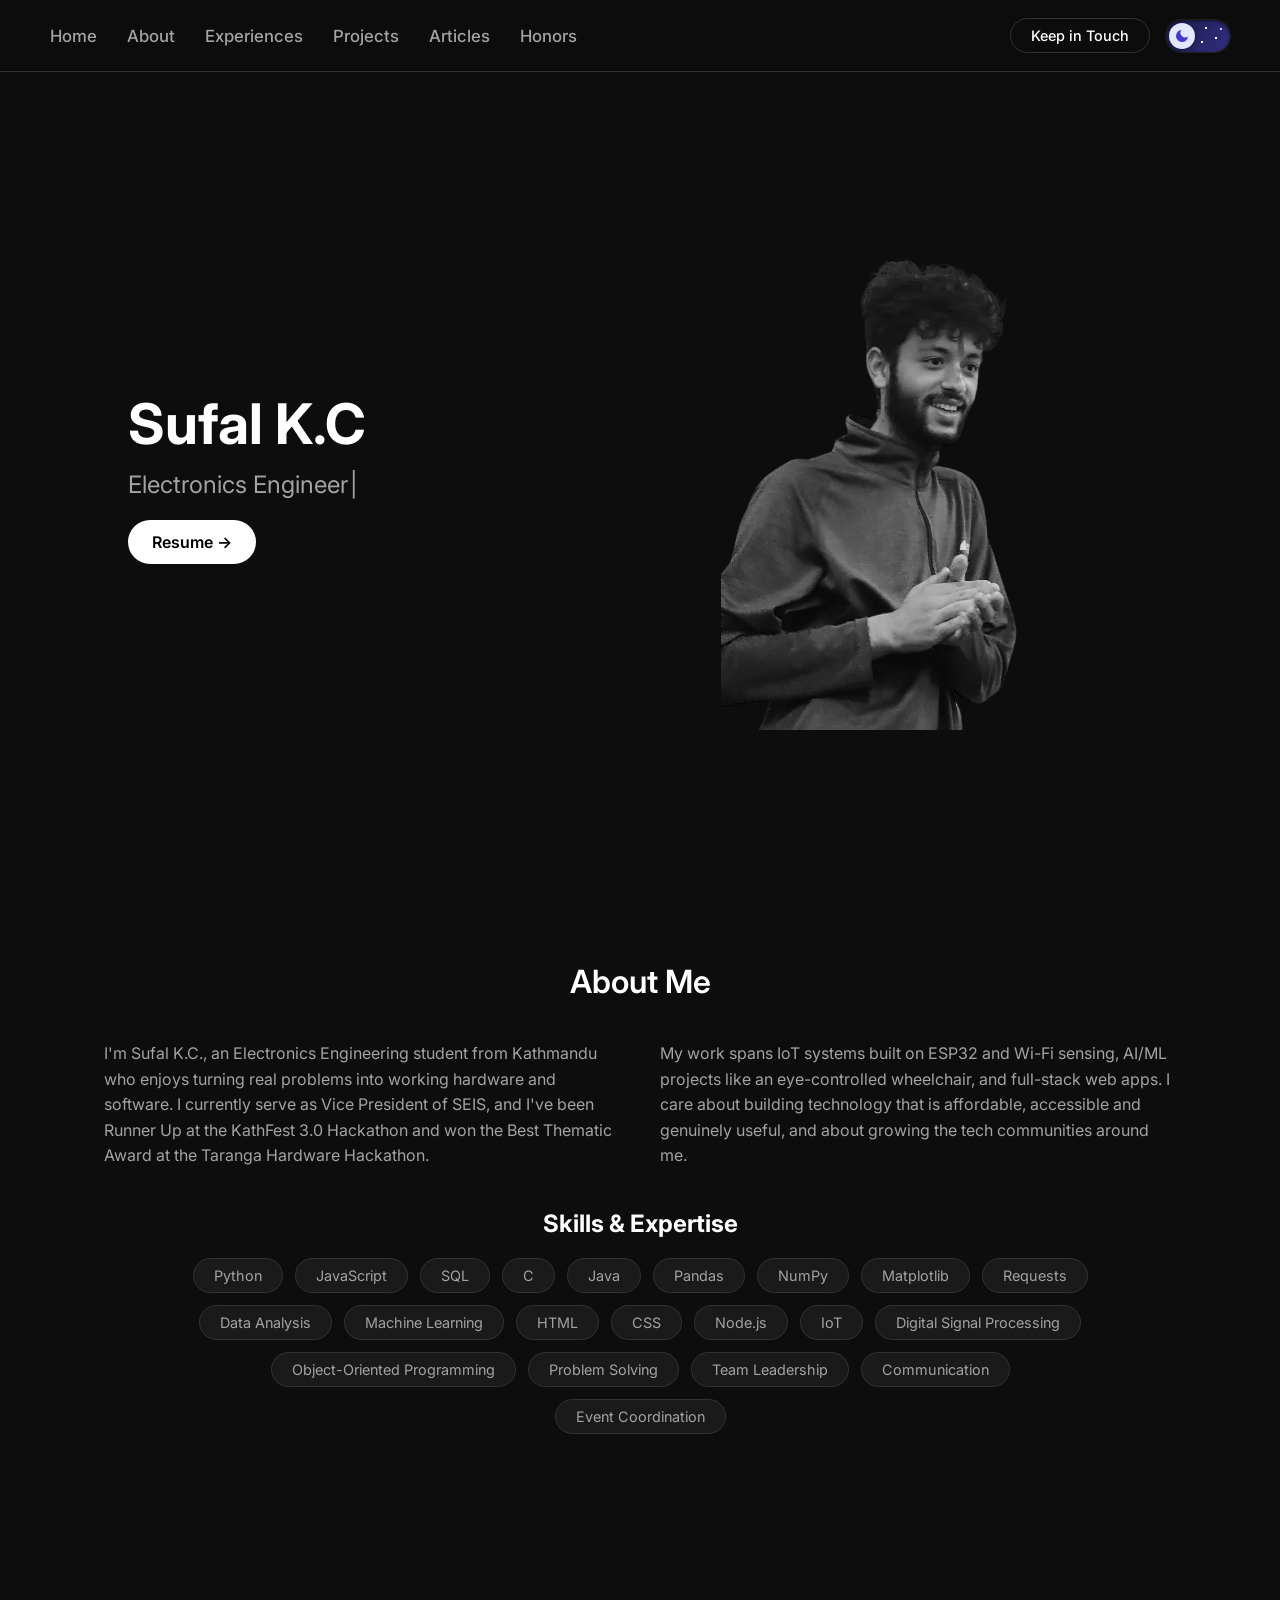
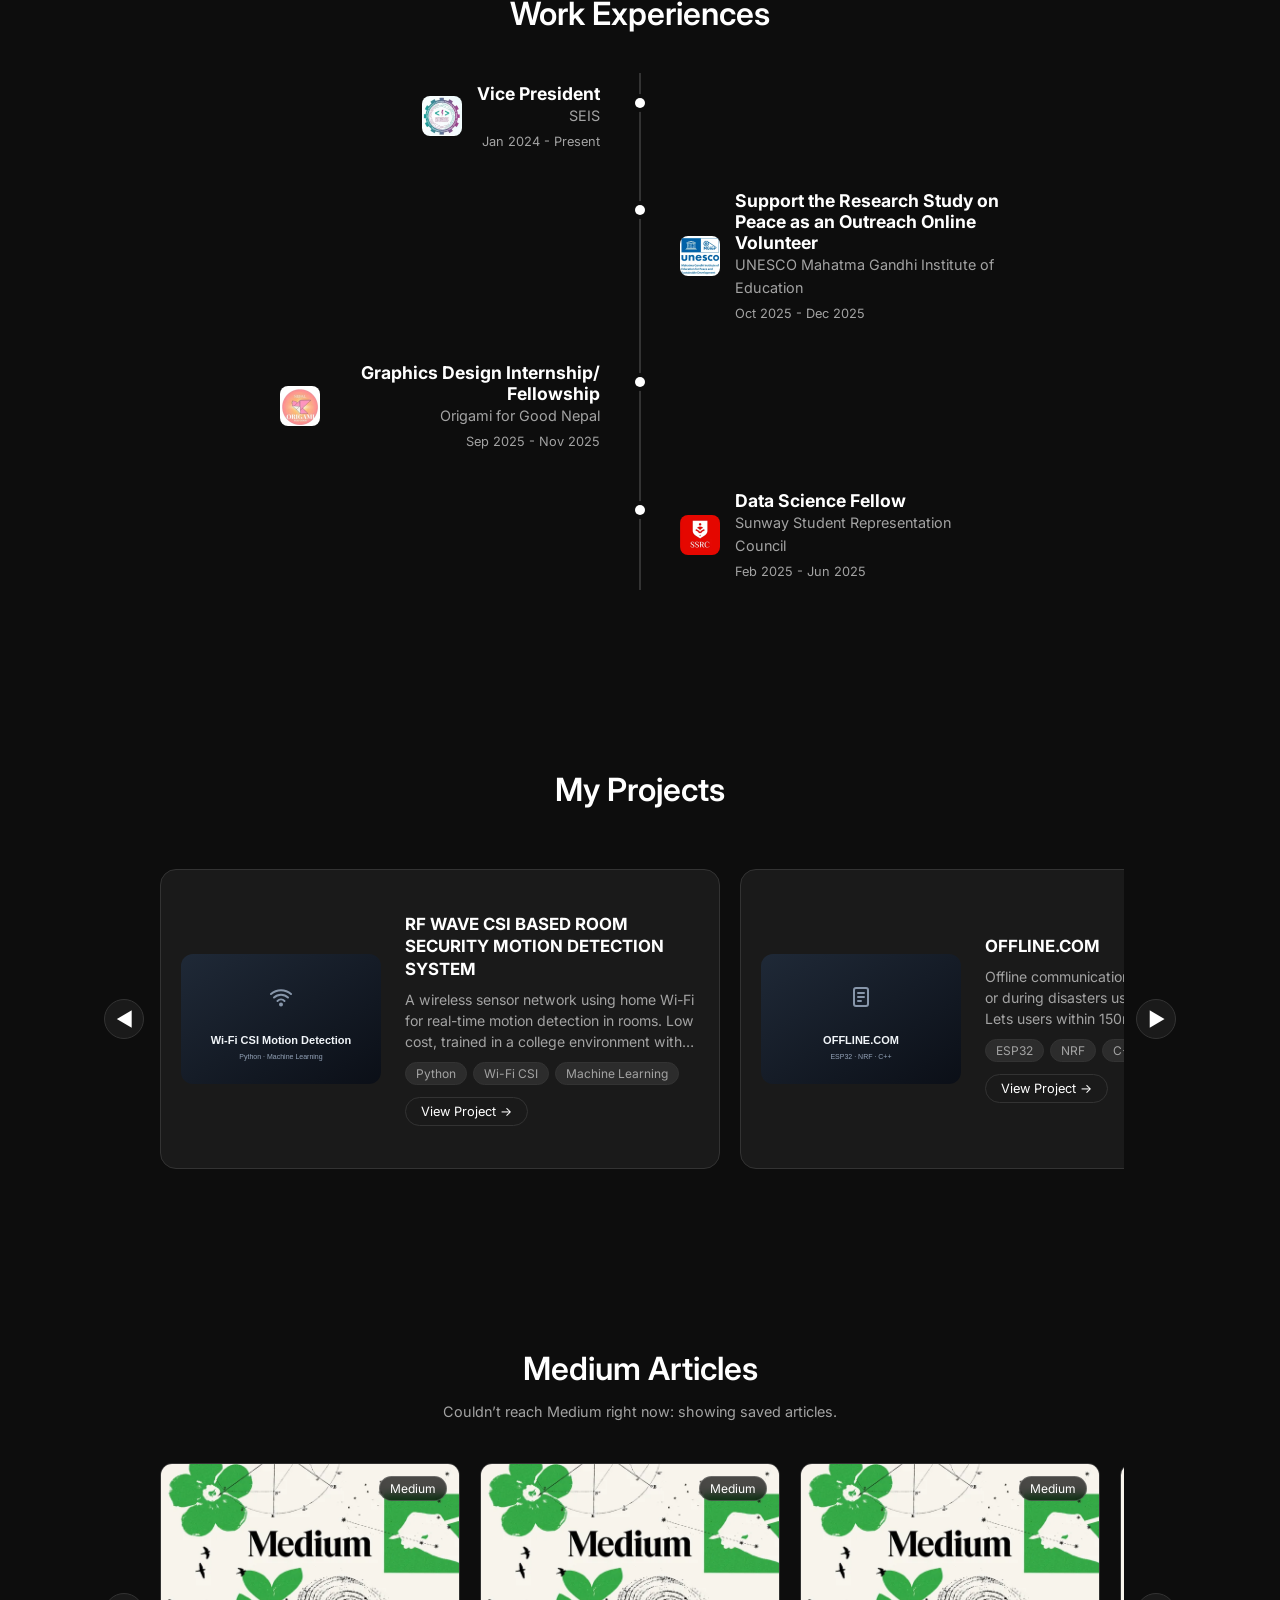
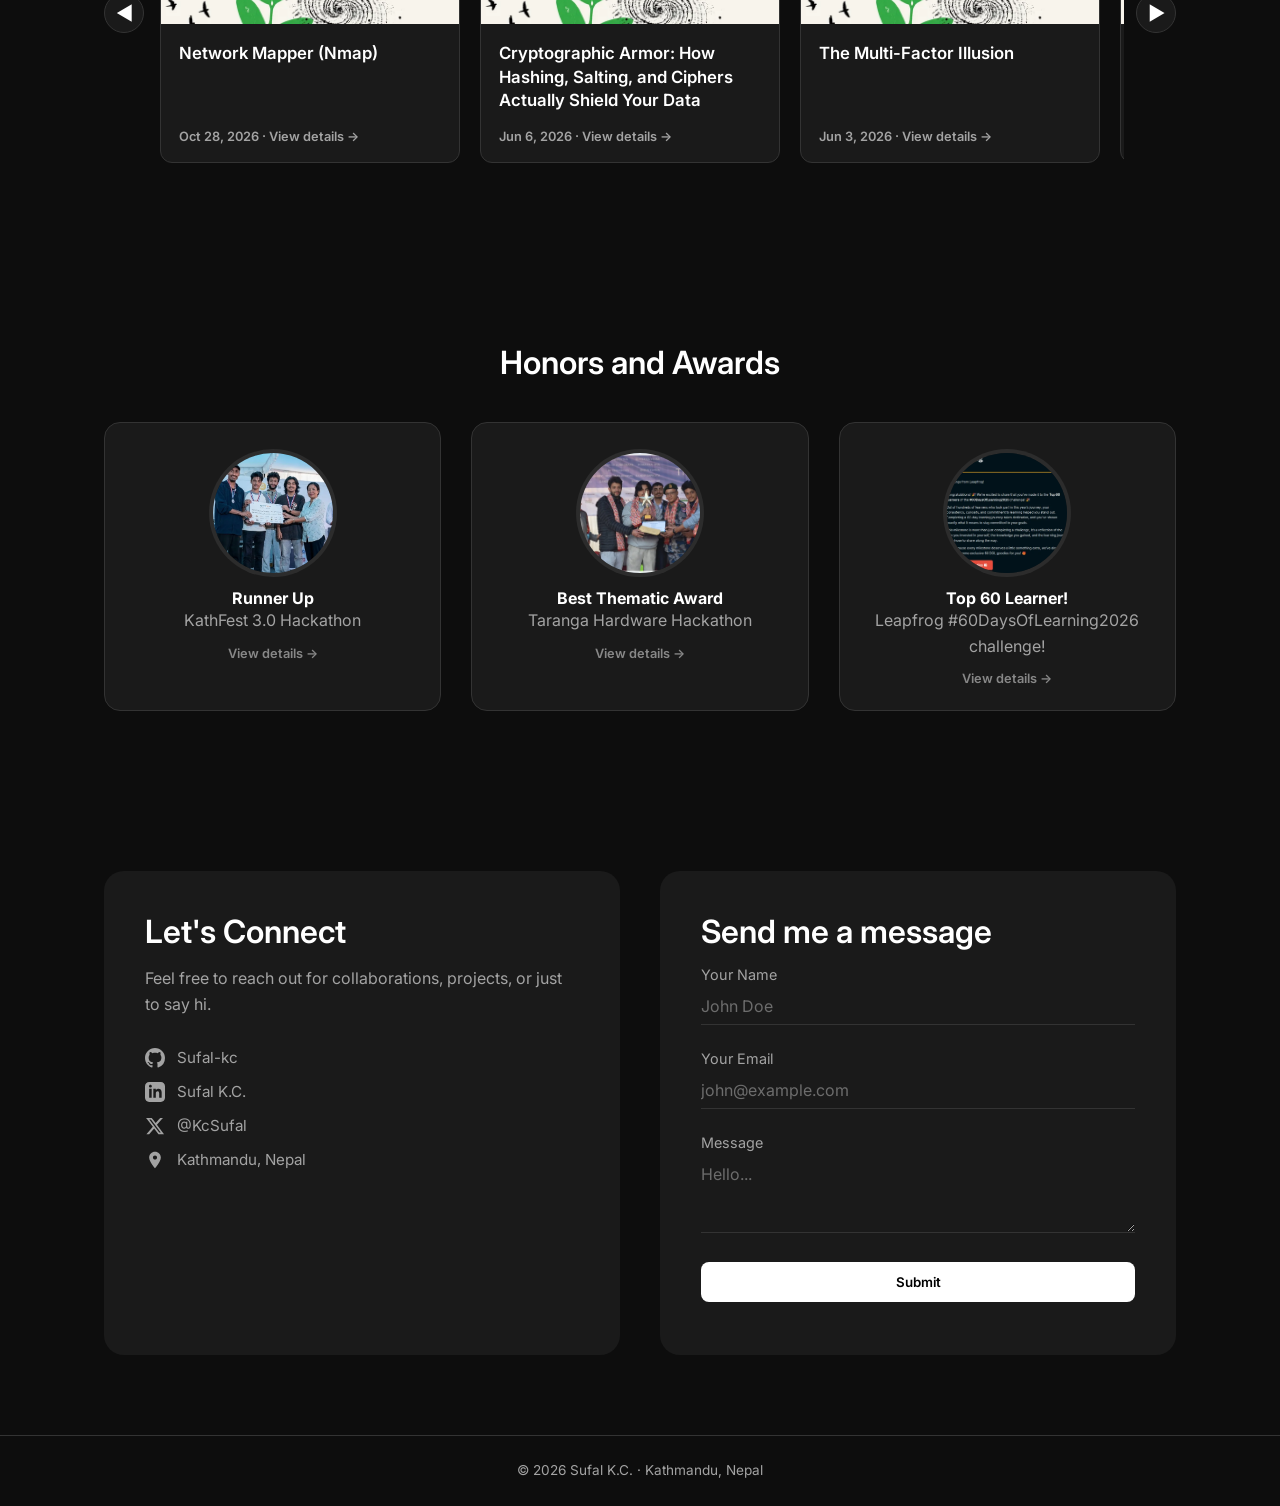
==== commit eecce3e0: "Add loader, offline/server-error handling, detail popups, new navbar and light theme Loading - Full-" ====
--- a/index.html
+++ b/index.html
@@ -15,10 +15,13 @@
     <meta property="og:image" content="https://www.kcsufal.com.np/assets/img/og-image.jpg">
     <meta name="twitter:card" content="summary_large_image">
 
+    <link rel="icon" href="favicon.ico" sizes="any">
     <link rel="icon" href="favicon.svg" type="image/svg+xml">
+    <link rel="apple-touch-icon" href="apple-touch-icon.png">
 
     <!-- Apply saved theme before first paint to avoid a flash of the wrong theme -->
     <script>
+        document.documentElement.classList.add('js'); // enables the preloader (never shown if JS is off)
         try { document.documentElement.setAttribute('data-theme', localStorage.getItem('theme') || 'dark'); } catch (e) {}
     </script>
 
@@ -29,9 +32,13 @@
 </head>
 <body>
 
+    <!-- Page loader (only shown when JS runs; hidden after load + a short minimum delay) -->
+    <div id="preloader" class="preloader" role="status" aria-live="polite">
+        <div class="loader-ring" aria-hidden="true"><span>SK</span></div>
+        <p class="loader-text">Loading<span class="loader-dots" aria-hidden="true"></span></p>
+    </div>
+
     <nav>
-        <a href="#home" class="nav-brand" aria-label="Sufal K.C. – back to top">Sufal K.C.</a>
-
         <button class="menu-toggle" aria-label="Toggle navigation" aria-expanded="false" aria-controls="nav-menu">
             <span></span>
             <span></span>
@@ -49,14 +56,17 @@
             </div>
 
             <div class="nav-right">
-                <label class="theme-switch" for="theme-toggle">
-                    <input type="checkbox" id="theme-toggle" aria-label="Switch to light theme">
-                    <span class="switch-slider" aria-hidden="true">
-                        <span class="switch-icon moon">🌙</span>
-                        <span class="switch-icon sun">☀️</span>
+                <a href="#contact" class="btn-outline nav-cta">Keep in Touch</a>
+                <label class="theme-switch" for="theme-toggle" title="Toggle light / dark theme">
+                    <input type="checkbox" id="theme-toggle" role="switch" aria-label="Light theme">
+                    <span class="switch-track" aria-hidden="true">
+                        <span class="switch-stars"></span>
+                        <span class="switch-thumb">
+                            <svg class="icon-moon" viewBox="0 0 24 24"><path fill="currentColor" d="M21 12.79A9 9 0 1 1 11.21 3a7 7 0 0 0 9.79 9.79z"/></svg>
+                            <svg class="icon-sun" viewBox="0 0 24 24" fill="none" stroke="currentColor" stroke-width="2.2" stroke-linecap="round"><circle cx="12" cy="12" r="4.2" fill="currentColor" stroke="none"/><path d="M12 2v2M12 20v2M4.9 4.9l1.4 1.4M17.7 17.7l1.4 1.4M2 12h2M20 12h2M4.9 19.1l1.4-1.4M17.7 6.3l1.4-1.4"/></svg>
+                        </span>
                     </span>
                 </label>
-                <a href="#contact" class="btn-outline">Keep in Touch</a>
             </div>
         </div>
     </nav>
@@ -173,7 +183,7 @@
                     <article class="project-card">
                         <img src="assets/img/projects/rf-csi.svg" alt="RF Wave CSI motion detection project" width="250" height="163" loading="lazy">
                         <div class="project-info">
-                            <h4>RF WAVE CSI BASED ROOM SECURITY MOTION DETECTION SYSTEM</h4>
+                            <h4><button type="button" class="card-open" aria-haspopup="dialog">RF WAVE CSI BASED ROOM SECURITY MOTION DETECTION SYSTEM</button></h4>
                             <p>A wireless sensor network using home Wi-Fi for real-time motion detection in rooms. Low cost, trained in a college environment with multiple receiver nodes.</p>
                             <ul class="tech-tags" aria-label="Technologies">
                                 <li>Python</li><li>Wi-Fi CSI</li><li>Machine Learning</li>
@@ -185,7 +195,7 @@
                     <article class="project-card">
                         <img src="assets/img/projects/offline-com.svg" alt="OFFLINE.COM project" width="250" height="163" loading="lazy">
                         <div class="project-info">
-                            <h4>OFFLINE.COM</h4>
+                            <h4><button type="button" class="card-open" aria-haspopup="dialog">OFFLINE.COM</button></h4>
                             <p>Offline communication within an organization or during disasters using NRF and ESP32. Lets users within 150m chat offline and share small files under 1MB (an ESP32 DevKit v1 limitation).</p>
                             <ul class="tech-tags" aria-label="Technologies">
                                 <li>ESP32</li><li>NRF</li><li>C++</li><li>JavaScript</li>
@@ -197,7 +207,7 @@
                     <article class="project-card">
                         <img src="assets/img/projects/bus-navigator.svg" alt="AI powered bus route navigator project" width="250" height="163" loading="lazy">
                         <div class="project-info">
-                            <h4>AI POWERED BUS ROUTE NAVIGATOR</h4>
+                            <h4><button type="button" class="card-open" aria-haspopup="dialog">AI POWERED BUS ROUTE NAVIGATOR</button></h4>
                             <p>Helps tourists navigate the Kathmandu valley with the correct fare. Includes emergency info, student and disability discounts, and an interface to add new routes.</p>
                             <ul class="tech-tags" aria-label="Technologies">
                                 <li>TypeScript</li><li>Web App</li><li>AI</li>
@@ -209,7 +219,7 @@
                     <article class="project-card">
                         <img src="assets/img/projects/wheelchair.svg" alt="AI powered eye controlled wheelchair project" width="250" height="163" loading="lazy">
                         <div class="project-info">
-                            <h4>AI POWERED EYE CONTROLLED WHEELCHAIR</h4>
+                            <h4><button type="button" class="card-open" aria-haspopup="dialog">AI POWERED EYE CONTROLLED WHEELCHAIR</button></h4>
                             <p>A prototype assistive mobility system that maps eye blink and head pose gestures to movement commands, with additional joystick control and emergency features.</p>
                             <ul class="tech-tags" aria-label="Technologies">
                                 <li>Python</li><li>Computer Vision</li><li>Assistive Tech</li>
@@ -221,7 +231,7 @@
                     <article class="project-card">
                         <img src="assets/img/projects/qr-attendance.svg" alt="QR code attendance system project" width="250" height="163" loading="lazy">
                         <div class="project-info">
-                            <h4>QR CODE ATTENDANCE SYSTEM</h4>
+                            <h4><button type="button" class="card-open" aria-haspopup="dialog">QR CODE ATTENDANCE SYSTEM</button></h4>
                             <p>A web app with admin (teacher) and user (student) portals for taking attendance via QR code, with RESTful APIs for authentication and secure data retrieval.</p>
                             <ul class="tech-tags" aria-label="Technologies">
                                 <li>Java</li><li>MySQL</li><li>REST API</li><li>Docker</li>
@@ -240,8 +250,12 @@
             <div class="carousel-wrapper">
                 <button class="scroll-btn left-btn" data-carousel="articles-scroll" data-dir="-1" aria-label="Previous articles">&#9664;</button>
 
-                <div class="carousel articles-carousel" id="articles-scroll" aria-live="polite">
-                    <p class="muted-note">Loading articles from Medium...</p>
+                <div class="carousel articles-carousel" id="articles-scroll" aria-busy="true">
+                    <!-- Skeleton placeholders, replaced once articles load -->
+                    <span class="sr-only">Loading articles from Medium…</span>
+                    <div class="article-card skeleton" aria-hidden="true"><div class="sk-block sk-img"></div><div class="sk-block sk-line"></div><div class="sk-block sk-line short"></div></div>
+                    <div class="article-card skeleton" aria-hidden="true"><div class="sk-block sk-img"></div><div class="sk-block sk-line"></div><div class="sk-block sk-line short"></div></div>
+                    <div class="article-card skeleton" aria-hidden="true"><div class="sk-block sk-img"></div><div class="sk-block sk-line"></div><div class="sk-block sk-line short"></div></div>
                 </div>
 
                 <button class="scroll-btn right-btn" data-carousel="articles-scroll" data-dir="1" aria-label="Next articles">&#9654;</button>
@@ -251,20 +265,27 @@
         <section id="honors" class="section">
             <h2>Honors and Awards</h2>
             <div class="honors-grid">
-                <div class="honor-card" role="button" tabindex="0" aria-haspopup="dialog">
+                <!-- data-description is shown in the popup when a card is clicked: edit freely -->
+                <div class="honor-card" role="button" tabindex="0" aria-haspopup="dialog"
+                     data-description="Secured the Runner Up position at KathFest 3.0, a hackathon where teams design, build and pitch a working tech solution within a limited time.">
                     <img src="assets/img/honor/kathfest.webp" alt="KathFest 3.0 Hackathon, Runner Up" class="circle-img" width="120" height="120" loading="lazy">
                     <h4>Runner Up</h4>
                     <p>KathFest 3.0 Hackathon</p>
-                </div>
-                <div class="honor-card" role="button" tabindex="0" aria-haspopup="dialog">
+                    <span class="card-hint" aria-hidden="true">View details →</span>
+                </div>
+                <div class="honor-card" role="button" tabindex="0" aria-haspopup="dialog"
+                     data-description="Won the Best Thematic Award at the Taranga Hardware Hackathon for the hardware project that best addressed the event's theme.">
                     <img src="assets/img/honor/taranga.webp" alt="Taranga Hardware Hackathon, Best Thematic Award" class="circle-img" width="120" height="120" loading="lazy">
                     <h4>Best Thematic Award</h4>
                     <p>Taranga Hardware Hackathon</p>
-                </div>
-                <div class="honor-card" role="button" tabindex="0" aria-haspopup="dialog">
+                    <span class="card-hint" aria-hidden="true">View details →</span>
+                </div>
+                <div class="honor-card" role="button" tabindex="0" aria-haspopup="dialog"
+                     data-description="Recognized among the top 60 learners of Leapfrog's #60DaysOfLearning2026 challenge for consistently learning and documenting progress every day.">
                     <img src="assets/img/honor/lsp.webp" alt="Leapfrog #60DaysOfLearning2026, Top 60 Learner" class="circle-img" width="120" height="120" loading="lazy">
                     <h4>Top 60 Learner!</h4>
                     <p>Leapfrog #60DaysOfLearning2026 challenge!</p>
+                    <span class="card-hint" aria-hidden="true">View details →</span>
                 </div>
             </div>
         </section>
@@ -338,14 +359,23 @@
         <p>&copy; <span id="year"></span> Sufal K.C. · Kathmandu, Nepal</p>
     </footer>
 
-    <!-- Image Modal -->
-    <div id="image-modal" class="modal-overlay" role="dialog" aria-modal="true" aria-labelledby="modal-caption" aria-hidden="true">
+    <!-- Detail popup shared by Projects, Articles and Honors -->
+    <div id="detail-modal" class="modal-overlay" role="dialog" aria-modal="true" aria-labelledby="modal-title" aria-describedby="modal-desc" aria-hidden="true">
         <div class="modal-content">
             <button class="modal-close" aria-label="Close">&times;</button>
-            <img id="modal-img" src="" alt="">
-            <p id="modal-caption"></p>
+            <div class="modal-media"><img id="modal-img" src="" alt=""></div>
+            <div class="modal-body">
+                <p id="modal-meta" class="modal-meta"></p>
+                <h3 id="modal-title"></h3>
+                <p id="modal-desc"></p>
+                <ul id="modal-tags" class="tech-tags" aria-label="Tags"></ul>
+                <a id="modal-action" class="btn-primary modal-action" href="#" target="_blank" rel="noopener"></a>
+            </div>
         </div>
     </div>
+
+    <!-- Connection status toast -->
+    <div id="net-toast" class="net-toast" role="status" aria-live="polite"></div>
 
     <script src="script.js"></script>
 </body>
--- a/styles.css
+++ b/styles.css
@@ -12,20 +12,40 @@
     --btn-text: #000000;
     --success: #4caf50;
     --error: #f44336;
+    --nav-bg: rgba(13, 13, 13, 0.85);
+    --shadow: none;
+    --shadow-hover: 0 10px 20px rgba(0, 0, 0, 0.25);
+    --chip-hover-bg: #f1f5f9;
+    --chip-hover-text: #0f172a;
+    --input-border: #333333;
+    --skeleton-a: #222222;
+    --skeleton-b: #2e2e2e;
+    --overlay: rgba(0, 0, 0, 0.7);
     --nav-height: 80px;
-}
+    --card-height: 300px; /* shared by project + article cards so they match */
+}
+
+/* Light theme: off-white page, white cards with soft shadows for depth */
 [data-theme="light"] {
-    /* Inverted Light Mode (Light background, Dark text) */
-    --bg-color: #ffffff;
-    --card-bg: #f0f0f0;
-    --text-main: #0d0d0d;
-    --text-muted: #555555;
-    --border-color: #cccccc;
-    --accent: #e0e0e0;
-    --btn-bg: #000000;
+    --bg-color: #f7f7f8;
+    --card-bg: #ffffff;
+    --text-main: #111113;
+    --text-muted: #52525b;
+    --border-color: #e4e4e7;
+    --accent: #f4f4f5;
+    --btn-bg: #111113;
     --btn-text: #ffffff;
-    --success: #2e7d32;
-    --error: #c62828;
+    --success: #15803d;
+    --error: #b91c1c;
+    --nav-bg: rgba(247, 247, 248, 0.85);
+    --shadow: 0 1px 2px rgba(16, 24, 40, 0.04), 0 4px 14px rgba(16, 24, 40, 0.06);
+    --shadow-hover: 0 14px 30px rgba(16, 24, 40, 0.12);
+    --chip-hover-bg: #111113;
+    --chip-hover-text: #ffffff;
+    --input-border: #d4d4d8;
+    --skeleton-a: #ececef;
+    --skeleton-b: #f7f7f8;
+    --overlay: rgba(17, 17, 19, 0.45);
 }
 
 /* ==========================================
@@ -48,6 +68,8 @@
     transition: background-color 0.3s ease, color 0.3s ease;
     overflow-x: hidden;
 }
+
+body.modal-open { overflow: hidden; }
 
 img {
     max-width: 100%;
@@ -79,13 +101,87 @@
     border: 0;
 }
 
+[hidden] { display: none !important; }
+
 /* Typography */
 h1 { font-size: 3.5rem; font-weight: 700; margin-bottom: 10px; }
 h2 { font-size: 2rem; text-align: center; margin-bottom: 40px; font-weight: 600; }
 h3 { font-size: 1.5rem; text-align: center; margin: 40px 0 20px; }
 p { color: var(--text-muted); line-height: 1.6; }
 
-.muted-note { color: var(--text-muted); padding: 20px; }
+.section-note {
+    text-align: center;
+    font-size: 0.9rem;
+    margin: -28px 0 20px;
+}
+
+/* ==========================================
+   Page preloader
+   ========================================== */
+.preloader { display: none; }
+
+.js .preloader {
+    position: fixed;
+    inset: 0;
+    z-index: 3000;
+    display: flex;
+    flex-direction: column;
+    align-items: center;
+    justify-content: center;
+    gap: 18px;
+    background: var(--bg-color);
+    transition: opacity 0.5s ease, visibility 0.5s ease;
+}
+
+.js .preloader.hidden {
+    opacity: 0;
+    visibility: hidden;
+    pointer-events: none;
+}
+
+.loader-ring {
+    position: relative;
+    width: 64px;
+    height: 64px;
+    display: grid;
+    place-items: center;
+}
+
+.loader-ring::before {
+    content: '';
+    position: absolute;
+    inset: 0;
+    border-radius: 50%;
+    border: 3px solid var(--border-color);
+    border-top-color: var(--text-main);
+    animation: spin 0.9s linear infinite;
+}
+
+.loader-ring span {
+    font-weight: 700;
+    font-size: 1rem;
+    letter-spacing: 0.04em;
+    color: var(--text-main);
+}
+
+.loader-text {
+    font-size: 0.9rem;
+    letter-spacing: 0.08em;
+    text-transform: uppercase;
+}
+
+.loader-dots::after {
+    content: '';
+    animation: dots 1.2s steps(4, end) infinite;
+}
+
+@keyframes spin { to { transform: rotate(360deg); } }
+@keyframes dots {
+    0% { content: ''; }
+    25% { content: '.'; }
+    50% { content: '..'; }
+    75%, 100% { content: '...'; }
+}
 
 /* ==========================================
    Navigation
@@ -94,22 +190,15 @@
     display: flex;
     justify-content: space-between;
     align-items: center;
-    gap: 40px;
-    padding: 20px 50px;
+    gap: 24px;
+    padding: 18px 50px;
     position: sticky;
     top: 0;
-    background-color: var(--bg-color);
+    background-color: var(--nav-bg);
+    backdrop-filter: saturate(180%) blur(12px);
+    -webkit-backdrop-filter: saturate(180%) blur(12px);
     z-index: 1000;
     border-bottom: 1px solid var(--border-color);
-}
-
-.nav-brand {
-    color: var(--text-main);
-    text-decoration: none;
-    font-weight: 700;
-    font-size: 1.1rem;
-    letter-spacing: 0.02em;
-    white-space: nowrap;
 }
 
 .nav-menu {
@@ -124,25 +213,48 @@
     display: flex;
     align-items: center;
     flex-wrap: wrap;
-    gap: 18px;
+    gap: 30px;
 }
 
 .nav-links a {
+    position: relative;
     color: var(--text-muted);
     text-decoration: none;
-    font-size: 0.9rem;
+    font-size: 1.05rem;
+    font-weight: 500;
+    padding: 4px 0;
     transition: color 0.3s;
 }
 
+/* Animated underline */
+.nav-links a::after {
+    content: '';
+    position: absolute;
+    left: 0;
+    right: 0;
+    bottom: -2px;
+    height: 2px;
+    border-radius: 2px;
+    background: var(--text-main);
+    transform: scaleX(0);
+    transform-origin: left;
+    transition: transform 0.25s ease;
+}
+
 .nav-links a:hover { color: var(--text-main); }
-
-/* Container for right-aligned nav items */
+.nav-links a:hover::after { transform: scaleX(1); }
+
 .nav-right {
     display: flex;
     align-items: center;
     justify-content: flex-end;
-    gap: 15px;
-    flex-wrap: wrap;
+    gap: 16px;
+}
+
+.nav-cta {
+    font-size: 0.98rem;
+    font-weight: 500;
+    padding: 9px 22px;
 }
 
 .menu-toggle {
@@ -168,6 +280,94 @@
 }
 
 /* ==========================================
+   Theme switch (night sky ↔ daytime)
+   ========================================== */
+.theme-switch {
+    position: relative;
+    display: inline-flex;
+    width: 64px;
+    height: 32px;
+    flex-shrink: 0;
+    cursor: pointer;
+}
+
+/* Native checkbox stays focusable/clickable but invisible */
+.theme-switch input {
+    position: absolute;
+    inset: 0;
+    margin: 0;
+    opacity: 0;
+    cursor: pointer;
+    z-index: 2;
+}
+
+.switch-track {
+    position: relative;
+    width: 100%;
+    height: 100%;
+    border-radius: 999px;
+    overflow: hidden;
+    background: linear-gradient(135deg, #1e1b4b 0%, #312e81 100%);
+    box-shadow: inset 0 1px 3px rgba(0, 0, 0, 0.5), 0 0 0 1px rgba(255, 255, 255, 0.08);
+    transition: background 0.4s ease, box-shadow 0.3s ease;
+}
+
+/* Little stars visible in dark mode */
+.switch-stars {
+    position: absolute;
+    inset: 0;
+    background:
+        radial-gradient(1.2px 1.2px at 40px 8px, #fff 99%, transparent),
+        radial-gradient(1px 1px at 50px 18px, #fff 99%, transparent),
+        radial-gradient(1.5px 1.5px at 36px 22px, #fff 99%, transparent),
+        radial-gradient(1px 1px at 55px 9px, #c7d2fe 99%, transparent);
+    transition: opacity 0.4s ease, transform 0.4s ease;
+}
+
+.switch-thumb {
+    position: absolute;
+    top: 3px;
+    left: 3px;
+    width: 26px;
+    height: 26px;
+    border-radius: 50%;
+    display: grid;
+    place-items: center;
+    background: #e0e7ff;
+    box-shadow: 0 2px 6px rgba(0, 0, 0, 0.35);
+    transition: transform 0.45s cubic-bezier(0.68, -0.35, 0.27, 1.35), background 0.4s ease;
+}
+
+.switch-thumb svg {
+    position: absolute;
+    width: 16px;
+    height: 16px;
+    transition: opacity 0.3s ease, transform 0.45s ease;
+}
+
+.icon-moon { color: #4338ca; }
+.icon-sun { color: #b45309; opacity: 0; transform: rotate(-90deg) scale(0.4); }
+
+/* Checked = light theme */
+.theme-switch input:checked + .switch-track {
+    background: linear-gradient(135deg, #7dd3fc 0%, #38bdf8 100%);
+    box-shadow: inset 0 1px 3px rgba(2, 132, 199, 0.35), 0 0 0 1px rgba(2, 132, 199, 0.15);
+}
+.theme-switch input:checked + .switch-track .switch-stars { opacity: 0; transform: translateY(-8px); }
+.theme-switch input:checked + .switch-track .switch-thumb { transform: translateX(32px); background: #fde68a; }
+.theme-switch input:checked + .switch-track .icon-moon { opacity: 0; transform: rotate(90deg) scale(0.4); }
+.theme-switch input:checked + .switch-track .icon-sun { opacity: 1; transform: rotate(0) scale(1); }
+
+.theme-switch:hover .switch-thumb { box-shadow: 0 0 0 5px rgba(255, 255, 255, 0.12), 0 2px 6px rgba(0, 0, 0, 0.35); }
+.theme-switch input:checked:hover + .switch-track .switch-thumb,
+.theme-switch:hover input:checked + .switch-track .switch-thumb { box-shadow: 0 0 0 5px rgba(253, 230, 138, 0.45), 0 2px 6px rgba(0, 0, 0, 0.2); }
+
+.theme-switch input:focus-visible + .switch-track {
+    outline: 2px solid var(--text-main);
+    outline-offset: 3px;
+}
+
+/* ==========================================
    Buttons
    ========================================== */
 .btn-primary {
@@ -178,10 +378,10 @@
     text-decoration: none;
     font-weight: 600;
     display: inline-block;
-    transition: opacity 0.3s ease;
-}
-
-.btn-primary:hover { opacity: 0.8; }
+    transition: opacity 0.3s ease, transform 0.2s ease;
+}
+
+.btn-primary:hover { opacity: 0.85; }
 
 .btn-outline {
     background: transparent;
@@ -192,10 +392,13 @@
     text-decoration: none;
     font-size: 0.9rem;
     white-space: nowrap;
-    transition: background 0.3s ease;
-}
-
-.btn-outline:hover { background: var(--accent); }
+    transition: background 0.3s ease, border-color 0.3s ease;
+}
+
+.btn-outline:hover { background: var(--accent); border-color: var(--text-muted); }
+
+[data-theme="light"] .btn-outline { background: var(--card-bg); }
+[data-theme="light"] .btn-outline:hover { background: var(--accent); }
 
 .small-btn { font-size: 0.8rem; padding: 6px 15px; }
 
@@ -214,9 +417,7 @@
     gap: 100px;
 }
 
-.hero-content {
-    flex: 1;
-}
+.hero-content { flex: 1; }
 
 .hero-image {
     flex: 1;
@@ -275,6 +476,7 @@
 .skill-tag {
     display: inline-block;
     border: 1px solid var(--border-color);
+    background: var(--card-bg);
     padding: 8px 20px;
     border-radius: 20px;
     font-size: 0.9rem;
@@ -282,22 +484,16 @@
     transition: transform 0.25s cubic-bezier(0.4, 0, 0.2, 1),
                 border-color 0.25s ease,
                 box-shadow 0.25s ease,
-                background-color 0.25s ease;
-}
-
-/* Hover effect (greyish-white) */
+                background-color 0.25s ease,
+                color 0.25s ease;
+}
+
 .skill-tag:hover {
     transform: translateY(-3px) scale(1.04);
-    background-color: #e2e8f0;
-    border-color: #cbd5e1;
-    color: #0f172a;
-    box-shadow: 0 6px 16px rgba(226, 232, 240, 0.35);
-}
-
-[data-theme="dark"] .skill-tag:hover {
-    background-color: #f1f5f9;
-    border-color: #ffffff;
-    box-shadow: 0 6px 16px rgba(241, 245, 249, 0.2);
+    background-color: var(--chip-hover-bg);
+    border-color: var(--chip-hover-bg);
+    color: var(--chip-hover-text);
+    box-shadow: var(--shadow-hover);
 }
 
 /* ==========================================
@@ -337,6 +533,7 @@
     height: 10px;
     right: -5px;
     background-color: var(--text-main);
+    box-shadow: 0 0 0 4px var(--bg-color);
     top: 25px;
     border-radius: 50%;
     z-index: 1;
@@ -355,7 +552,13 @@
 .timeline-content h4 { font-size: 1.1rem; }
 .timeline-content p { font-size: 0.9rem; margin-bottom: 3px; }
 .timeline-content span { font-size: 0.8rem; color: var(--text-muted); }
-.company-logo { width: 40px; height: 40px; border-radius: 8px; flex-shrink: 0; }
+.company-logo {
+    width: 40px;
+    height: 40px;
+    border-radius: 8px;
+    flex-shrink: 0;
+    box-shadow: var(--shadow);
+}
 
 /* ==========================================
    Carousels
@@ -371,8 +574,8 @@
     gap: 20px;
     overflow-x: auto;
     scroll-behavior: smooth;
-    padding: 20px 0;
-    margin: 0 auto;
+    padding: 20px 4px;
+    margin: 0 52px; /* room for the arrow buttons so they don't cover cards */
     scrollbar-width: none; /* Firefox */
 }
 .carousel::-webkit-scrollbar { display: none; } /* Chrome/Safari */
@@ -388,6 +591,7 @@
     font-size: 1.2rem;
     position: absolute;
     z-index: 10;
+    box-shadow: var(--shadow);
     transition: background 0.3s ease;
 }
 
@@ -396,29 +600,67 @@
 .right-btn { right: 0; }
 
 /* ==========================================
-   Projects
+   Clickable cards (stretched button pattern)
+   The title is a real <button>; its ::after covers the whole card, so the
+   card is clickable while staying keyboard- and screen-reader-friendly.
+   ========================================== */
+.project-card,
+.article-card { position: relative; }
+
+.card-open {
+    all: unset;
+    cursor: pointer;
+    /* Buttons are atomic boxes, so the line clamp must live on the button
+       itself (a clamp on the parent <h4> can't truncate inside it). */
+    display: -webkit-box;
+    -webkit-box-orient: vertical;
+    -webkit-line-clamp: 3;
+    line-clamp: 3;
+    overflow: hidden;
+}
+
+.card-open::after {
+    content: '';
+    position: absolute;
+    inset: 0;
+    z-index: 1;
+    border-radius: inherit;
+}
+
+.card-open:focus-visible { outline: none; }
+.card-open:focus-visible::after {
+    outline: 2px solid var(--text-main);
+    outline-offset: -3px;
+    border-radius: 16px;
+}
+
+/* ==========================================
+   Projects (same height as the article cards)
    ========================================== */
 .project-card {
     display: flex;
     background: var(--card-bg);
     border: 1px solid var(--border-color);
-    padding: 24px;
+    padding: 20px;
     border-radius: 16px;
     align-items: center;
-    gap: 30px;
-    min-width: 500px;
-    margin: 0 auto;
+    gap: 24px;
+    width: 560px;
+    height: var(--card-height);
+    flex-shrink: 0;
+    overflow: hidden;
+    box-shadow: var(--shadow);
     transition: transform 0.3s ease, border-color 0.3s ease, box-shadow 0.3s ease;
 }
 
 .project-card:hover {
     transform: translateY(-5px);
     border-color: var(--text-muted);
-    box-shadow: 0 10px 20px rgba(0, 0, 0, 0.2);
+    box-shadow: var(--shadow-hover);
 }
 
 .project-card img {
-    width: 250px;
+    width: 200px;
     border-radius: 12px;
     flex-shrink: 0;
     transition: transform 0.3s ease;
@@ -426,18 +668,54 @@
 
 .project-card:hover img { transform: scale(1.03); }
 
-.project-info h4 { font-size: 1.5rem; margin-bottom: 5px; }
-.project-info p { margin-bottom: 14px; }
+.project-info {
+    display: flex;
+    flex-direction: column;
+    justify-content: center;
+    min-width: 0;
+    height: 100%;
+}
+
+.project-info h4 {
+    font-size: 1.05rem;
+    line-height: 1.35;
+    margin-bottom: 8px;
+    display: -webkit-box;
+    line-clamp: 3;
+    -webkit-line-clamp: 3;
+    -webkit-box-orient: vertical;
+    overflow: hidden;
+}
+
+.project-info p {
+    font-size: 0.88rem;
+    line-height: 1.5;
+    margin-bottom: 10px;
+    display: -webkit-box;
+    line-clamp: 3;
+    -webkit-line-clamp: 3;
+    -webkit-box-orient: vertical;
+    overflow: hidden;
+}
+
+/* The GitHub link sits above the stretched card button */
+.project-info .btn-outline {
+    position: relative;
+    z-index: 2;
+    align-self: flex-start;
+}
 
 .tech-tags {
     list-style: none;
     display: flex;
-    flex-wrap: wrap;
-    gap: 8px;
-    margin-bottom: 18px;
+    flex-wrap: nowrap;
+    overflow: hidden;
+    gap: 6px;
+    margin-bottom: 12px;
 }
 
 .tech-tags li {
+    flex-shrink: 0;
     font-size: 0.75rem;
     color: var(--text-muted);
     background: var(--accent);
@@ -449,39 +727,32 @@
 /* ==========================================
    Articles
    ========================================== */
-.articles-carousel {
-    padding: 15px 5px;
-}
-
 .article-card {
     min-width: 300px;
     max-width: 300px;
+    height: var(--card-height);
+    display: flex;
+    flex-direction: column;
     background-color: var(--card-bg);
     border: 1px solid var(--border-color);
     border-radius: 12px;
     overflow: hidden;
     flex-shrink: 0;
+    box-shadow: var(--shadow);
     transition: transform 0.3s ease, border-color 0.3s ease, box-shadow 0.3s ease;
 }
 
-.article-card:hover {
+.article-card:not(.skeleton):hover {
     transform: translateY(-5px);
     border-color: var(--text-muted);
-    box-shadow: 0 10px 20px rgba(0, 0, 0, 0.2);
-}
-
-.article-link {
-    text-decoration: none;
-    color: inherit;
-    display: flex;
-    flex-direction: column;
-    height: 100%;
+    box-shadow: var(--shadow-hover);
 }
 
 .image-wrapper {
     position: relative;
     width: 100%;
     height: 160px;
+    flex-shrink: 0;
     overflow: hidden;
 }
 
@@ -513,6 +784,7 @@
     flex-direction: column;
     justify-content: space-between;
     flex-grow: 1;
+    min-height: 0;
 }
 
 .article-content h4 {
@@ -520,23 +792,40 @@
     font-weight: 600;
     line-height: 1.4;
     color: var(--text-main);
-    margin-bottom: 15px;
+    margin-bottom: 10px;
     display: -webkit-box;
     line-clamp: 3;
     -webkit-line-clamp: 3;
     -webkit-box-orient: vertical;
-    max-height: calc(1.4em * 3);
     overflow: hidden;
 }
 
 .read-more {
-    font-size: 0.85rem;
+    font-size: 0.8rem;
     font-weight: 600;
     color: var(--text-muted);
     transition: color 0.3s ease;
 }
 
 .article-card:hover .read-more { color: var(--text-main); }
+
+/* Loading skeletons */
+.skeleton { pointer-events: none; }
+
+.sk-block {
+    background: linear-gradient(90deg, var(--skeleton-a) 25%, var(--skeleton-b) 50%, var(--skeleton-a) 75%);
+    background-size: 300% 100%;
+    animation: shimmer 1.3s ease-in-out infinite;
+}
+
+.sk-img { height: 160px; }
+.sk-line { height: 14px; border-radius: 7px; margin: 20px 18px 0; }
+.sk-line.short { width: 55%; margin-top: 12px; }
+
+@keyframes shimmer {
+    0% { background-position: 100% 0; }
+    100% { background-position: -100% 0; }
+}
 
 /* ==========================================
    Honors
@@ -551,12 +840,13 @@
 .honor-card {
     background: var(--card-bg);
     border: 1px solid var(--border-color);
-    padding: 30px 20px;
+    padding: 30px 20px 24px;
     border-radius: 16px;
     display: flex;
     flex-direction: column;
     align-items: center;
     cursor: pointer;
+    box-shadow: var(--shadow);
     transition: transform 0.3s ease, border-color 0.3s ease, box-shadow 0.3s ease;
 }
 
@@ -564,7 +854,7 @@
 .honor-card:focus-visible {
     transform: translateY(-5px);
     border-color: var(--text-muted);
-    box-shadow: 0 10px 20px rgba(0, 0, 0, 0.2);
+    box-shadow: var(--shadow-hover);
 }
 
 .circle-img {
@@ -573,20 +863,36 @@
     border-radius: 50%;
     object-fit: cover;
     margin-bottom: 15px;
+    box-shadow: 0 0 0 4px var(--accent);
     transition: transform 0.3s ease;
 }
 
 .honor-card:hover .circle-img { transform: scale(1.08); }
 
-/* Modal */
+.card-hint {
+    margin-top: 12px;
+    font-size: 0.8rem;
+    font-weight: 600;
+    color: var(--text-muted);
+    opacity: 0.8;
+    transition: color 0.3s ease, opacity 0.3s ease;
+}
+
+.honor-card:hover .card-hint,
+.honor-card:focus-visible .card-hint { color: var(--text-main); opacity: 1; }
+
+/* ==========================================
+   Detail popup
+   ========================================== */
 .modal-overlay {
     position: fixed;
     inset: 0;
-    background: rgba(0, 0, 0, 0.7);
-    backdrop-filter: blur(4px);
+    background: var(--overlay);
+    backdrop-filter: blur(6px);
     display: flex;
     align-items: center;
     justify-content: center;
+    padding: 20px;
     z-index: 2000;
     opacity: 0;
     visibility: hidden;
@@ -598,51 +904,90 @@
     opacity: 1;
     visibility: visible;
     pointer-events: auto;
+    /* Become visible instantly on open so the close button can receive focus */
+    transition: opacity 0.3s ease, visibility 0s;
 }
 
 .modal-content {
     background: var(--card-bg);
     border: 1px solid var(--border-color);
-    padding: 24px;
-    border-radius: 16px;
+    border-radius: 18px;
     position: relative;
-    max-width: 450px;
-    width: 90%;
-    display: flex;
-    flex-direction: column;
-    align-items: center;
-    box-shadow: 0 15px 30px rgba(0, 0, 0, 0.4);
-    transform: scale(0.9);
+    max-width: 520px;
+    width: 100%;
+    max-height: calc(100vh - 40px);
+    overflow-y: auto;
+    box-shadow: 0 24px 60px rgba(0, 0, 0, 0.35);
+    transform: translateY(16px) scale(0.97);
     transition: transform 0.3s ease;
 }
 
-.modal-overlay.active .modal-content { transform: scale(1); }
-
-.modal-content img {
-    max-width: 100%;
-    max-height: 50vh;
+.modal-overlay.active .modal-content { transform: none; }
+
+.modal-media {
+    background: var(--accent);
+    display: flex;
+    justify-content: center;
+}
+
+.modal-media img {
+    width: 100%;
+    max-height: 280px;
+    object-fit: cover;
+}
+
+.modal-content[data-variant="honor"] .modal-media img,
+.modal-content[data-variant="project"] .modal-media img {
     object-fit: contain;
-    border-radius: 12px;
-}
+}
+
+.modal-body {
+    padding: 22px 26px 26px;
+    text-align: left;
+}
+
+.modal-meta {
+    font-size: 0.78rem;
+    font-weight: 600;
+    text-transform: uppercase;
+    letter-spacing: 0.06em;
+    margin-bottom: 6px;
+}
+
+.modal-body h3 {
+    font-size: 1.3rem;
+    text-align: left;
+    line-height: 1.35;
+    margin: 0 0 12px;
+}
+
+.modal-body #modal-desc { margin-bottom: 16px; }
+
+.modal-body .tech-tags {
+    flex-wrap: wrap;
+    margin-bottom: 20px;
+}
+
+.modal-action { font-size: 0.95rem; }
 
 .modal-close {
     position: absolute;
-    top: 10px;
-    right: 16px;
-    background: transparent;
-    border: none;
+    top: 12px;
+    right: 12px;
+    z-index: 2;
+    width: 36px;
+    height: 36px;
+    border-radius: 50%;
+    border: 1px solid var(--border-color);
+    background: var(--card-bg);
     color: var(--text-main);
-    font-size: 1.8rem;
+    font-size: 1.4rem;
+    line-height: 1;
     cursor: pointer;
-    line-height: 1;
-}
-
-#modal-caption {
-    margin-top: 14px;
-    font-weight: 600;
-    color: var(--text-main);
-    text-align: center;
-}
+    box-shadow: var(--shadow);
+}
+
+.modal-close:hover { background: var(--accent); }
 
 /* ==========================================
    Contact
@@ -655,11 +1000,16 @@
 
 .contact-info, .contact-form {
     background: var(--card-bg);
+    border: 1px solid var(--border-color);
     padding: 40px;
     border-radius: 20px;
     display: flex;
     flex-direction: column;
-}
+    box-shadow: var(--shadow);
+}
+
+[data-theme="dark"] .contact-info,
+[data-theme="dark"] .contact-form { border-color: transparent; }
 
 .contact-info h2, .contact-form h2 {
     text-align: left;
@@ -711,13 +1061,16 @@
     width: 100%;
     background: transparent;
     border: none;
-    border-bottom: 1px solid var(--border-color);
+    border-bottom: 1px solid var(--input-border);
     color: var(--text-main);
     padding: 8px 0;
     font-size: 1rem;
     outline: none;
     transition: border-bottom-color 0.3s ease, box-shadow 0.3s ease;
 }
+
+.input-group input::placeholder,
+.input-group textarea::placeholder { color: var(--text-muted); opacity: 0.6; }
 
 /* Focus indicator replaces the removed outline: thicker, high-contrast underline */
 .input-group input:focus,
@@ -737,11 +1090,26 @@
     cursor: pointer;
     font-weight: 600;
     width: 100%;
+    display: inline-flex;
+    align-items: center;
+    justify-content: center;
+    gap: 10px;
     transition: opacity 0.3s ease;
 }
 
-.btn-submit:hover { opacity: 0.8; }
-.btn-submit:disabled { opacity: 0.6; cursor: wait; }
+.btn-submit:hover { opacity: 0.85; }
+.btn-submit:disabled { opacity: 0.7; cursor: wait; }
+
+/* Inline spinner while sending */
+.btn-submit.loading::before {
+    content: '';
+    width: 16px;
+    height: 16px;
+    border: 2px solid currentColor;
+    border-right-color: transparent;
+    border-radius: 50%;
+    animation: spin 0.8s linear infinite;
+}
 
 .form-status { margin-top: 12px; font-size: 0.9rem; }
 .form-status.success { color: var(--success); }
@@ -759,78 +1127,44 @@
 .site-footer p { font-size: 0.85rem; }
 
 /* ==========================================
-   Theme switch
-   ========================================== */
-.theme-switch {
-    position: relative;
-    display: inline-block;
-    width: 60px;
-    height: 30px;
-    cursor: pointer;
-}
-
-/* Hide native checkbox (still focusable for keyboard users) */
-.theme-switch input {
-    position: absolute;
+   Connection toast
+   ========================================== */
+.net-toast {
+    position: fixed;
+    left: 50%;
+    bottom: 24px;
+    z-index: 2500;
+    max-width: calc(100vw - 32px);
+    display: flex;
+    align-items: center;
+    gap: 10px;
+    padding: 12px 18px;
+    border-radius: 12px;
+    background: var(--card-bg);
+    color: var(--text-main);
+    border: 1px solid var(--border-color);
+    box-shadow: 0 12px 30px rgba(0, 0, 0, 0.25);
+    font-size: 0.9rem;
+    transform: translate(-50%, 140%);
     opacity: 0;
-    width: 0;
-    height: 0;
-}
-
-.switch-slider {
-    position: absolute;
-    inset: 0;
-    background-color: #1e293b;
-    border: 1.5px solid #334155;
-    border-radius: 30px;
-    transition: background-color 0.3s ease, border-color 0.3s ease;
-    display: flex;
-    align-items: center;
-    justify-content: space-between;
-    padding: 0 6px;
-    box-shadow: inset 0 2px 4px rgba(0, 0, 0, 0.4);
-}
-
-.theme-switch input:focus-visible + .switch-slider {
-    outline: 2px solid var(--text-main);
-    outline-offset: 3px;
-}
-
-.switch-icon {
-    font-size: 13px;
-    user-select: none;
-    z-index: 1;
-    line-height: 1;
-}
-
-/* Sliding Circle Thumb */
-.switch-slider::before {
-    content: "";
-    position: absolute;
-    height: 22px;
-    width: 22px;
-    left: 3px;
-    bottom: 2.5px;
-    background-color: #f8fafc;
+    pointer-events: none;
+    transition: transform 0.35s ease, opacity 0.35s ease;
+}
+
+.net-toast::before {
+    content: '';
+    width: 10px;
+    height: 10px;
     border-radius: 50%;
-    transition: transform 0.3s cubic-bezier(0.4, 0, 0.2, 1), background-color 0.3s ease;
-    box-shadow: 0 2px 5px rgba(0, 0, 0, 0.3);
-    z-index: 2;
-}
-
-.theme-switch input:checked + .switch-slider {
-    background-color: #e2e8f0;
-    border-color: #cbd5e1;
-}
-
-.theme-switch input:checked + .switch-slider::before {
-    transform: translateX(30px);
-    background-color: #ffffff;
-    box-shadow: 0 2px 6px rgba(0, 0, 0, 0.15);
-}
-
-.theme-switch:hover .switch-slider {
-    box-shadow: 0 0 10px rgba(255, 255, 255, 0.15);
+    flex-shrink: 0;
+    background: var(--success);
+}
+
+.net-toast[data-state="offline"]::before { background: var(--error); }
+
+.net-toast.visible {
+    transform: translate(-50%, 0);
+    opacity: 1;
 }
 
 /* ==========================================
@@ -862,9 +1196,7 @@
         padding: 14px 20px;
     }
 
-    .menu-toggle {
-        display: inline-block;
-    }
+    .menu-toggle { display: inline-block; }
 
     .nav-menu {
         display: none;
@@ -876,21 +1208,18 @@
         padding-top: 14px;
     }
 
-    .nav-menu.open {
-        display: flex;
-    }
+    .nav-menu.open { display: flex; }
 
     .nav-links {
         flex-direction: column;
         align-items: flex-start;
         width: 100%;
-        gap: 12px;
+        gap: 14px;
     }
 
     .nav-right {
         width: 100%;
-        justify-content: flex-start;
-        gap: 10px;
+        justify-content: space-between;
     }
 
     .hero {
@@ -908,14 +1237,32 @@
         grid-template-columns: 1fr;
     }
 
+    /* Stacked project card, still exactly --card-height tall */
     .project-card {
         flex-direction: column;
-        min-width: 85vw;
+        align-items: stretch;
+        width: min(85vw, 340px);
+        padding: 16px;
+        gap: 10px;
     }
 
     .project-card img {
         width: 100%;
+        height: 96px;
+        object-fit: contain;
     }
+
+    .project-info {
+        justify-content: flex-start;
+        flex: 1;
+        min-height: 0;
+    }
+
+    .project-info h4 { font-size: 1rem; margin-bottom: 4px; }
+    .project-info .card-open { line-clamp: 2; -webkit-line-clamp: 2; }
+    .project-info p { font-size: 0.85rem; margin-bottom: 8px; line-clamp: 2; -webkit-line-clamp: 2; }
+    .project-info .btn-outline { margin-top: auto; }
+    .project-info .tech-tags { display: none; }
 }
 
 @media (max-width: 768px) {
@@ -948,22 +1295,16 @@
 @media (max-width: 480px) {
     nav { padding: 14px 16px; }
 
-    .btn-outline,
-    .btn-primary {
+    .btn-primary,
+    .project-info .btn-outline {
         width: 100%;
         text-align: center;
     }
 
-    .nav-right {
-        flex-direction: column;
-        align-items: stretch;
-    }
+    .nav-cta { flex: 1; text-align: center; }
 
     .scroll-btn { display: none; }
-
-    .project-card { min-width: 100%; }
-
-    .project-info h4 { font-size: 1.2rem; }
+    .carousel { margin: 0; } /* arrows hidden on small phones */
 
     .contact-details { margin-top: 20px; }
 }
